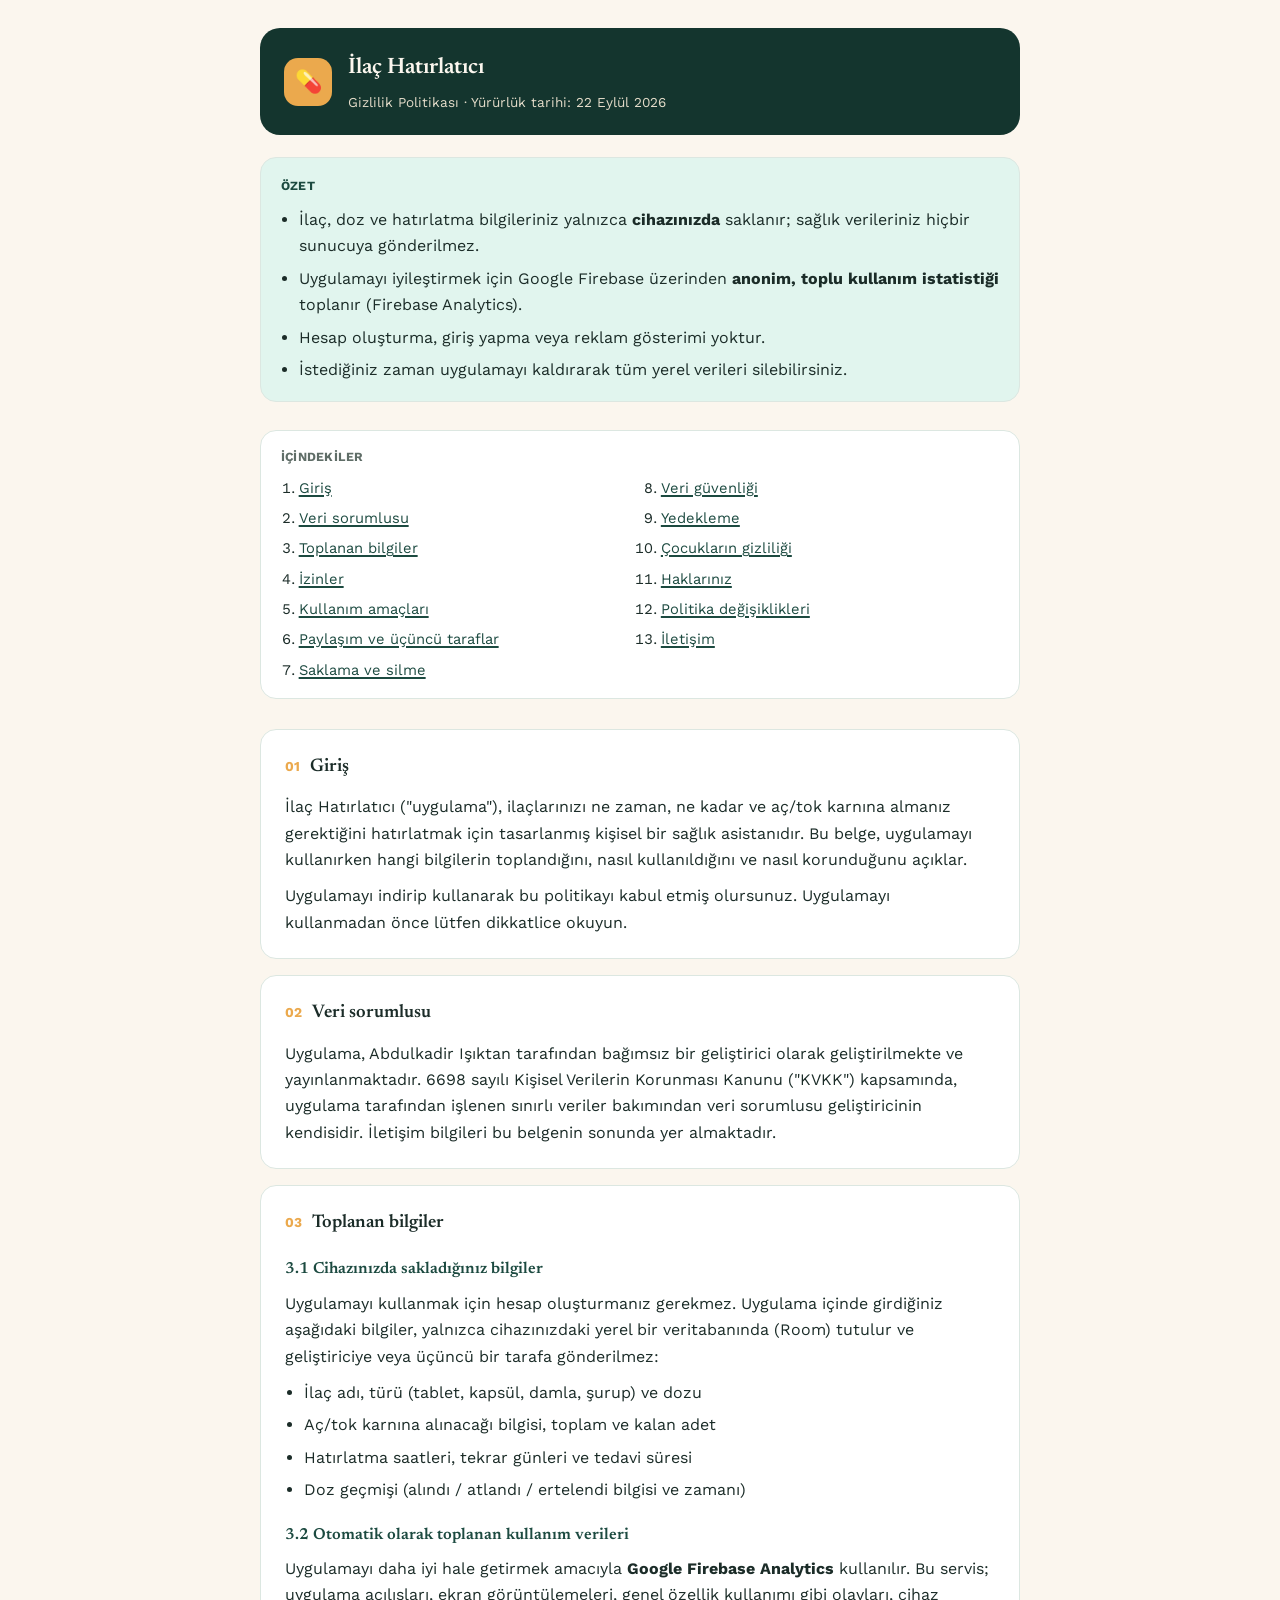
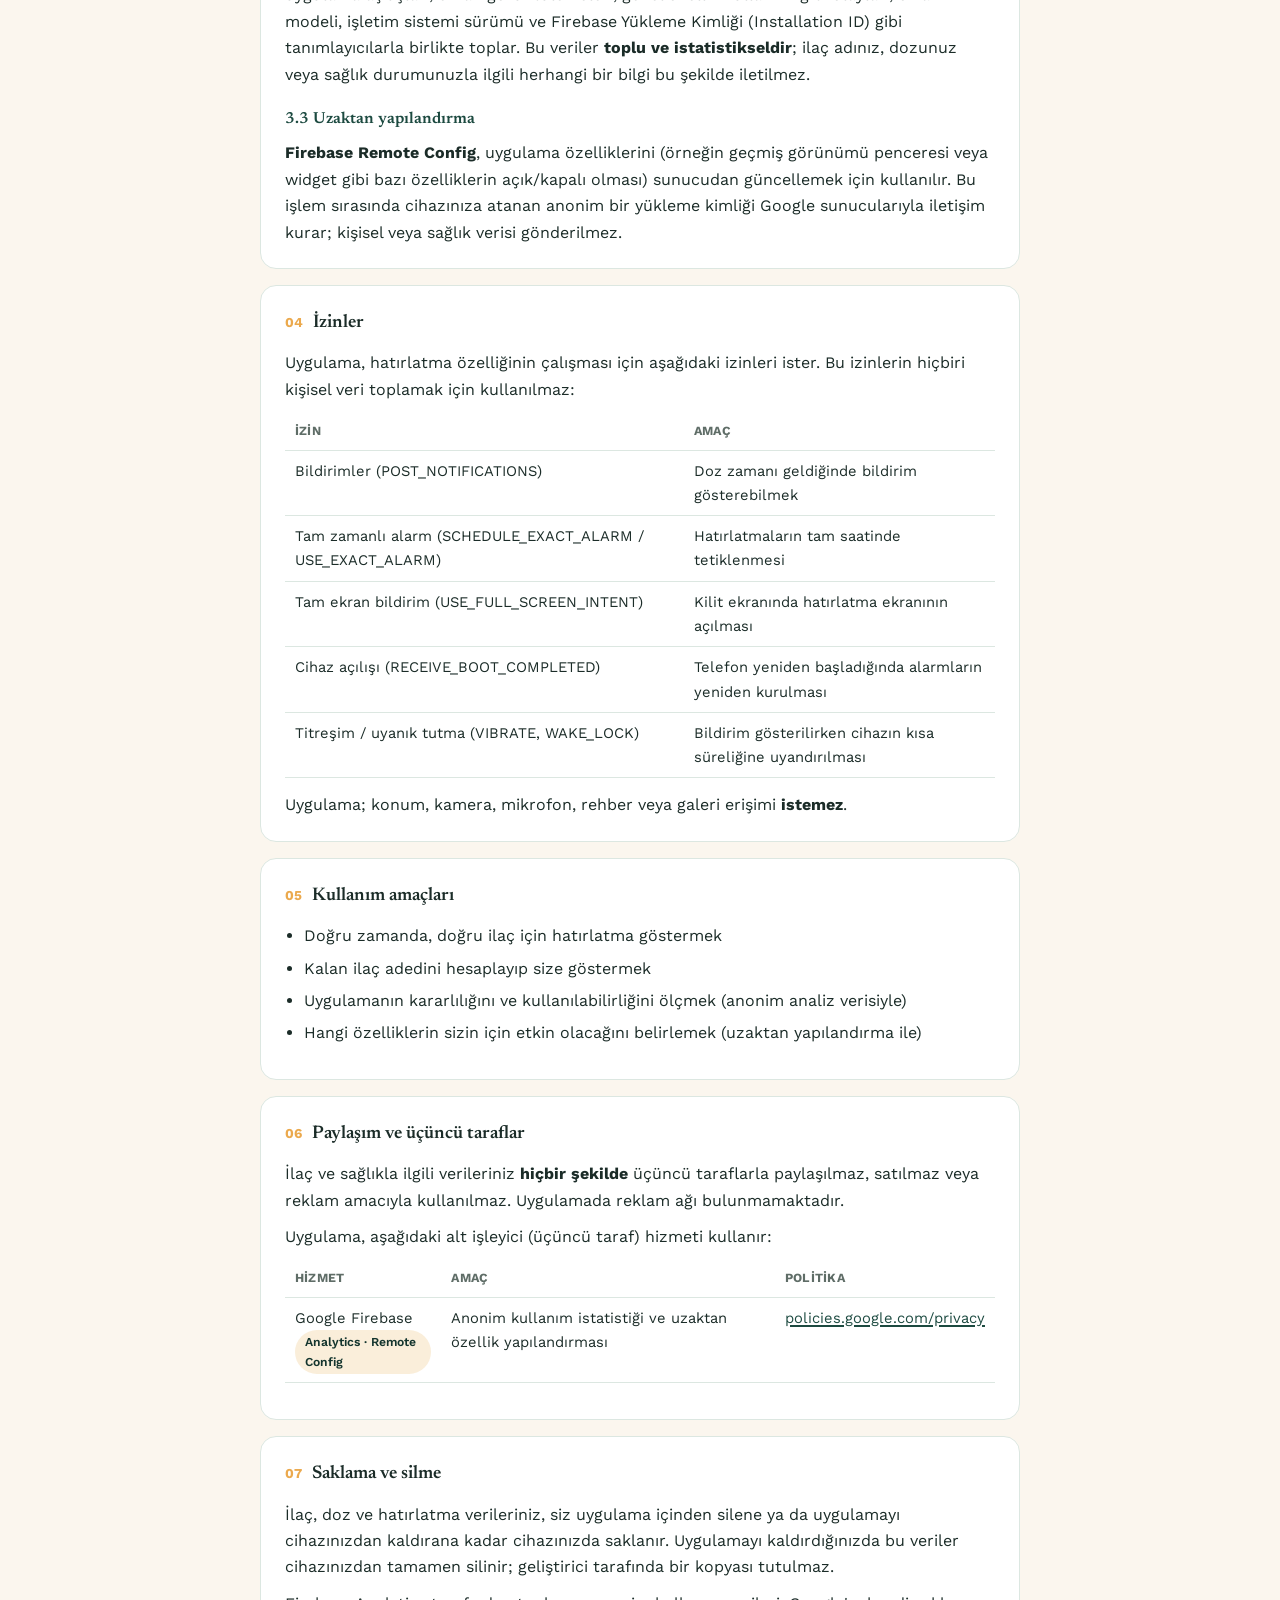
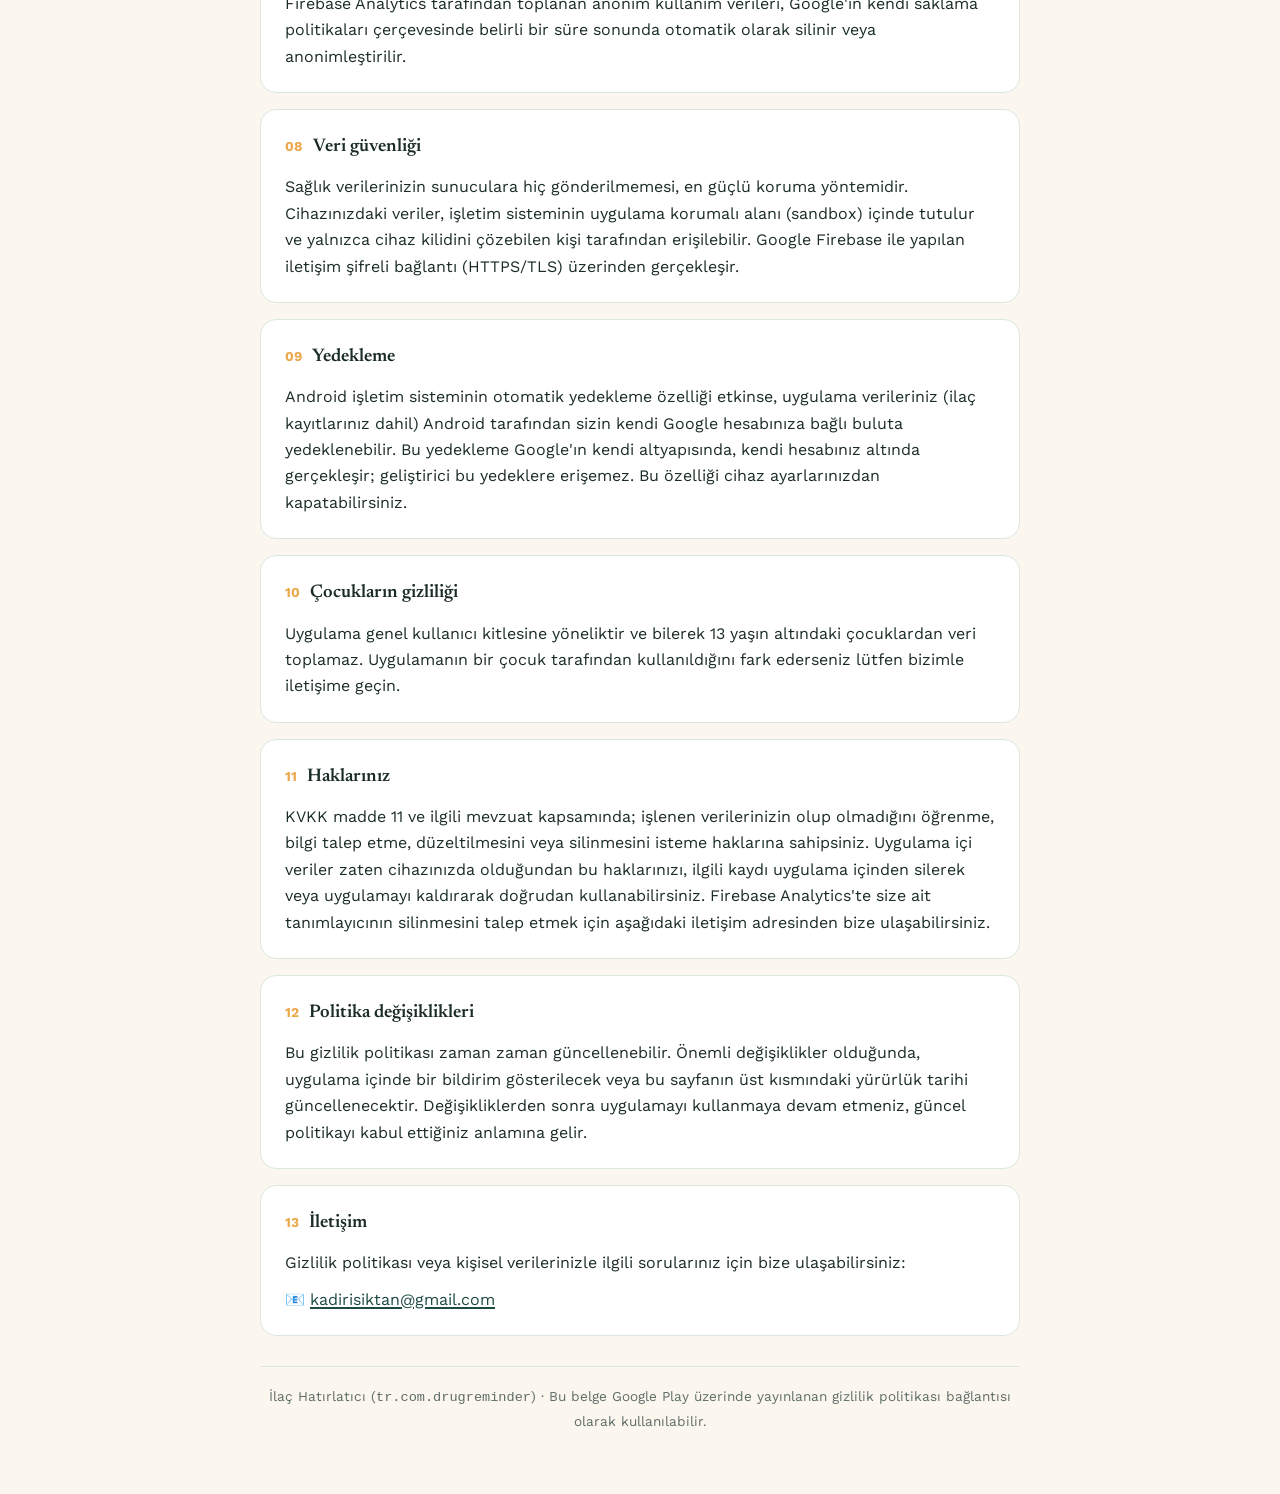
==== index.html @ 81363996 "first commit" ====
<!DOCTYPE html>
<html lang="tr">
<head>
<meta charset="UTF-8">
<meta name="viewport" content="width=device-width, initial-scale=1.0">
<title>İlaç Hatırlatıcı — Gizlilik Politikası</title>
<style>
  :root{
    --teal:#1C4A40;
    --teal-deep:#14352E;
    --teal-soft:#E1F5EE;
    --amber:#EBA94D;
    --amber-soft:#FAEEDA;
    --cream:#FBF6EE;
    --ink:#1B2C28;
    --muted:#5F6D67;
    --line:#DCE7E1;
    --card:#FFFFFF;
    --bg:var(--cream);
  }
  @media (prefers-color-scheme: dark){
    :root{
      --teal:#8FCBBB;
      --teal-deep:#0E211C;
      --teal-soft:#173029;
      --amber:#F0BC70;
      --amber-soft:#2B2013;
      --cream:#12201C;
      --ink:#EAF3EF;
      --muted:#9FB0A9;
      --line:#274038;
      --card:#172622;
      --bg:#0E1815;
    }
  }

  * { box-sizing: border-box; }
  html, body { margin: 0; }
  body{
    background: var(--bg);
    color: var(--ink);
    font-family: "Work Sans", -apple-system, "Segoe UI", sans-serif;
    line-height: 1.65;
    padding-inline: 20px;
    padding-block: 28px 64px;
  }
  h1,h2,h3{
    font-family: "Newsreader", Georgia, serif;
    font-weight: 600;
    color: var(--ink);
  }
  a { color: var(--teal); text-decoration-thickness: 1.5px; text-underline-offset: 2px; }

  .page{
    max-width: 760px;
    margin-inline: auto;
  }

  header.hero{
    display:flex;
    align-items:center;
    gap:16px;
    padding: 22px 24px;
    background: var(--teal-deep);
    border-radius: 20px;
    color: var(--cream);
    margin-bottom: 22px;
  }
  header.hero .mark{
    width:48px; height:48px; border-radius:14px;
    background: var(--amber);
    display:flex; align-items:center; justify-content:center;
    font-size: 22px;
    flex-shrink:0;
  }
  header.hero .titles h1{
    font-size: 1.4rem;
    color: var(--cream);
    margin: 0 0 4px;
  }
  header.hero .titles p{
    margin:0;
    font-size: 0.85rem;
    color: var(--amber-soft);
    opacity: 0.9;
  }

  .summary{
    background: var(--teal-soft);
    border: 1px solid var(--line);
    border-radius: 16px;
    padding: 18px 20px;
    margin-bottom: 28px;
  }
  .summary h2{
    margin: 0 0 10px;
    font-family: "Work Sans", sans-serif;
    font-weight: 700;
    letter-spacing: 0.02em;
    text-transform: uppercase;
    color: var(--teal);
    font-size: 0.78rem;
  }
  .summary ul{ margin:0; padding-left: 1.1em; }
  .summary li{ margin-bottom: 6px; }
  .summary li:last-child{ margin-bottom:0; }

  nav.toc{
    background: var(--card);
    border: 1px solid var(--line);
    border-radius: 16px;
    padding: 16px 20px;
    margin-bottom: 30px;
  }
  nav.toc p{
    margin: 0 0 8px;
    font-size: 0.78rem;
    text-transform: uppercase;
    letter-spacing: 0.02em;
    color: var(--muted);
    font-weight: 700;
  }
  nav.toc ol{
    columns: 2;
    column-gap: 24px;
    margin: 0;
    padding-left: 1.2em;
    font-size: 0.92rem;
  }
  nav.toc li{ break-inside: avoid; margin-bottom: 6px; }
  @media (max-width: 520px){ nav.toc ol{ columns: 1; } }

  section{
    background: var(--card);
    border: 1px solid var(--line);
    border-radius: 16px;
    padding: 22px 24px;
    margin-bottom: 16px;
  }
  section h2{
    font-size: 1.15rem;
    margin: 0 0 12px;
    display:flex; align-items:baseline; gap:10px;
  }
  section h2 .num{
    font-family: "Work Sans", sans-serif;
    font-weight: 700;
    color: var(--amber);
    font-size: 0.85rem;
  }
  section h3{
    font-size: 1rem;
    margin: 18px 0 8px;
    color: var(--teal);
  }
  section p{ margin: 0 0 10px; }
  section p:last-child{ margin-bottom:0; }
  section ul{ margin: 0 0 10px; padding-left: 1.2em; }
  section li{ margin-bottom: 6px; }

  table{
    width:100%;
    border-collapse: collapse;
    margin: 10px 0 14px;
    font-size: 0.92rem;
  }
  th,td{
    text-align:left;
    padding: 8px 10px;
    border-bottom: 1px solid var(--line);
    vertical-align: top;
  }
  th{ color: var(--muted); font-weight:700; font-size:0.78rem; text-transform:uppercase; letter-spacing:0.02em; }

  .tag{
    display:inline-block;
    background: var(--amber-soft);
    color: var(--teal-deep);
    border-radius: 999px;
    padding: 2px 10px;
    font-size: 0.76rem;
    font-weight: 600;
  }

  footer{
    text-align:center;
    color: var(--muted);
    font-size: 0.85rem;
    margin-top: 30px;
    padding-top: 18px;
    border-top: 1px solid var(--line);
  }
  footer a{ font-weight:600; }
</style>
<link rel="preconnect" href="https://fonts.gstatic.com" crossorigin>
<link href="https://fonts.googleapis.com/css2?family=Newsreader:wght@500;600;700&family=Work+Sans:wght@400;500;600;700&display=swap" rel="stylesheet">
</head>
<body>
<div class="page">

  <header class="hero">
    <div class="mark">💊</div>
    <div class="titles">
      <h1>İlaç Hatırlatıcı</h1>
      <p>Gizlilik Politikası · Yürürlük tarihi: 22 Eylül 2026</p>
    </div>
  </header>

  <div class="summary">
    <h2>Özet</h2>
    <ul>
      <li>İlaç, doz ve hatırlatma bilgileriniz yalnızca <strong>cihazınızda</strong> saklanır; sağlık verileriniz hiçbir sunucuya gönderilmez.</li>
      <li>Uygulamayı iyileştirmek için Google Firebase üzerinden <strong>anonim, toplu kullanım istatistiği</strong> toplanır (Firebase Analytics).</li>
      <li>Hesap oluşturma, giriş yapma veya reklam gösterimi yoktur.</li>
      <li>İstediğiniz zaman uygulamayı kaldırarak tüm yerel verileri silebilirsiniz.</li>
    </ul>
  </div>

  <nav class="toc">
    <p>İçindekiler</p>
    <ol>
      <li><a href="#giris">Giriş</a></li>
      <li><a href="#sorumlu">Veri sorumlusu</a></li>
      <li><a href="#toplanan">Toplanan bilgiler</a></li>
      <li><a href="#izinler">İzinler</a></li>
      <li><a href="#amac">Kullanım amaçları</a></li>
      <li><a href="#paylasim">Paylaşım ve üçüncü taraflar</a></li>
      <li><a href="#saklama">Saklama ve silme</a></li>
      <li><a href="#guvenlik">Veri güvenliği</a></li>
      <li><a href="#yedekleme">Yedekleme</a></li>
      <li><a href="#cocuk">Çocukların gizliliği</a></li>
      <li><a href="#haklar">Haklarınız</a></li>
      <li><a href="#degisiklik">Politika değişiklikleri</a></li>
      <li><a href="#iletisim">İletişim</a></li>
    </ol>
  </nav>

  <section id="giris">
    <h2><span class="num">01</span> Giriş</h2>
    <p>İlaç Hatırlatıcı ("uygulama"), ilaçlarınızı ne zaman, ne kadar ve aç/tok karnına almanız gerektiğini hatırlatmak için tasarlanmış kişisel bir sağlık asistanıdır. Bu belge, uygulamayı kullanırken hangi bilgilerin toplandığını, nasıl kullanıldığını ve nasıl korunduğunu açıklar.</p>
    <p>Uygulamayı indirip kullanarak bu politikayı kabul etmiş olursunuz. Uygulamayı kullanmadan önce lütfen dikkatlice okuyun.</p>
  </section>

  <section id="sorumlu">
    <h2><span class="num">02</span> Veri sorumlusu</h2>
    <p>Uygulama, Abdulkadir Işıktan tarafından bağımsız bir geliştirici olarak geliştirilmekte ve yayınlanmaktadır. 6698 sayılı Kişisel Verilerin Korunması Kanunu ("KVKK") kapsamında, uygulama tarafından işlenen sınırlı veriler bakımından veri sorumlusu geliştiricinin kendisidir. İletişim bilgileri bu belgenin sonunda yer almaktadır.</p>
  </section>

  <section id="toplanan">
    <h2><span class="num">03</span> Toplanan bilgiler</h2>

    <h3>3.1 Cihazınızda sakladığınız bilgiler</h3>
    <p>Uygulamayı kullanmak için hesap oluşturmanız gerekmez. Uygulama içinde girdiğiniz aşağıdaki bilgiler, yalnızca cihazınızdaki yerel bir veritabanında (Room) tutulur ve geliştiriciye veya üçüncü bir tarafa gönderilmez:</p>
    <ul>
      <li>İlaç adı, türü (tablet, kapsül, damla, şurup) ve dozu</li>
      <li>Aç/tok karnına alınacağı bilgisi, toplam ve kalan adet</li>
      <li>Hatırlatma saatleri, tekrar günleri ve tedavi süresi</li>
      <li>Doz geçmişi (alındı / atlandı / ertelendi bilgisi ve zamanı)</li>
    </ul>

    <h3>3.2 Otomatik olarak toplanan kullanım verileri</h3>
    <p>Uygulamayı daha iyi hale getirmek amacıyla <strong>Google Firebase Analytics</strong> kullanılır. Bu servis; uygulama açılışları, ekran görüntülemeleri, genel özellik kullanımı gibi olayları, cihaz modeli, işletim sistemi sürümü ve Firebase Yükleme Kimliği (Installation ID) gibi tanımlayıcılarla birlikte toplar. Bu veriler <strong>toplu ve istatistikseldir</strong>; ilaç adınız, dozunuz veya sağlık durumunuzla ilgili herhangi bir bilgi bu şekilde iletilmez.</p>

    <h3>3.3 Uzaktan yapılandırma</h3>
    <p><strong>Firebase Remote Config</strong>, uygulama özelliklerini (örneğin geçmiş görünümü penceresi veya widget gibi bazı özelliklerin açık/kapalı olması) sunucudan güncellemek için kullanılır. Bu işlem sırasında cihazınıza atanan anonim bir yükleme kimliği Google sunucularıyla iletişim kurar; kişisel veya sağlık verisi gönderilmez.</p>
  </section>

  <section id="izinler">
    <h2><span class="num">04</span> İzinler</h2>
    <p>Uygulama, hatırlatma özelliğinin çalışması için aşağıdaki izinleri ister. Bu izinlerin hiçbiri kişisel veri toplamak için kullanılmaz:</p>
    <table>
      <tr><th>İzin</th><th>Amaç</th></tr>
      <tr><td>Bildirimler (POST_NOTIFICATIONS)</td><td>Doz zamanı geldiğinde bildirim gösterebilmek</td></tr>
      <tr><td>Tam zamanlı alarm (SCHEDULE_EXACT_ALARM / USE_EXACT_ALARM)</td><td>Hatırlatmaların tam saatinde tetiklenmesi</td></tr>
      <tr><td>Tam ekran bildirim (USE_FULL_SCREEN_INTENT)</td><td>Kilit ekranında hatırlatma ekranının açılması</td></tr>
      <tr><td>Cihaz açılışı (RECEIVE_BOOT_COMPLETED)</td><td>Telefon yeniden başladığında alarmların yeniden kurulması</td></tr>
      <tr><td>Titreşim / uyanık tutma (VIBRATE, WAKE_LOCK)</td><td>Bildirim gösterilirken cihazın kısa süreliğine uyandırılması</td></tr>
    </table>
    <p>Uygulama; konum, kamera, mikrofon, rehber veya galeri erişimi <strong>istemez</strong>.</p>
  </section>

  <section id="amac">
    <h2><span class="num">05</span> Kullanım amaçları</h2>
    <ul>
      <li>Doğru zamanda, doğru ilaç için hatırlatma göstermek</li>
      <li>Kalan ilaç adedini hesaplayıp size göstermek</li>
      <li>Uygulamanın kararlılığını ve kullanılabilirliğini ölçmek (anonim analiz verisiyle)</li>
      <li>Hangi özelliklerin sizin için etkin olacağını belirlemek (uzaktan yapılandırma ile)</li>
    </ul>
  </section>

  <section id="paylasim">
    <h2><span class="num">06</span> Paylaşım ve üçüncü taraflar</h2>
    <p>İlaç ve sağlıkla ilgili verileriniz <strong>hiçbir şekilde</strong> üçüncü taraflarla paylaşılmaz, satılmaz veya reklam amacıyla kullanılmaz. Uygulamada reklam ağı bulunmamaktadır.</p>
    <p>Uygulama, aşağıdaki alt işleyici (üçüncü taraf) hizmeti kullanır:</p>
    <table>
      <tr><th>Hizmet</th><th>Amaç</th><th>Politika</th></tr>
      <tr>
        <td>Google Firebase<br><span class="tag">Analytics · Remote Config</span></td>
        <td>Anonim kullanım istatistiği ve uzaktan özellik yapılandırması</td>
        <td><a href="https://policies.google.com/privacy" target="_blank" rel="noopener">policies.google.com/privacy</a></td>
      </tr>
    </table>
  </section>

  <section id="saklama">
    <h2><span class="num">07</span> Saklama ve silme</h2>
    <p>İlaç, doz ve hatırlatma verileriniz, siz uygulama içinden silene ya da uygulamayı cihazınızdan kaldırana kadar cihazınızda saklanır. Uygulamayı kaldırdığınızda bu veriler cihazınızdan tamamen silinir; geliştirici tarafında bir kopyası tutulmaz.</p>
    <p>Firebase Analytics tarafından toplanan anonim kullanım verileri, Google'ın kendi saklama politikaları çerçevesinde belirli bir süre sonunda otomatik olarak silinir veya anonimleştirilir.</p>
  </section>

  <section id="guvenlik">
    <h2><span class="num">08</span> Veri güvenliği</h2>
    <p>Sağlık verilerinizin sunuculara hiç gönderilmemesi, en güçlü koruma yöntemidir. Cihazınızdaki veriler, işletim sisteminin uygulama korumalı alanı (sandbox) içinde tutulur ve yalnızca cihaz kilidini çözebilen kişi tarafından erişilebilir. Google Firebase ile yapılan iletişim şifreli bağlantı (HTTPS/TLS) üzerinden gerçekleşir.</p>
  </section>

  <section id="yedekleme">
    <h2><span class="num">09</span> Yedekleme</h2>
    <p>Android işletim sisteminin otomatik yedekleme özelliği etkinse, uygulama verileriniz (ilaç kayıtlarınız dahil) Android tarafından sizin kendi Google hesabınıza bağlı buluta yedeklenebilir. Bu yedekleme Google'ın kendi altyapısında, kendi hesabınız altında gerçekleşir; geliştirici bu yedeklere erişemez. Bu özelliği cihaz ayarlarınızdan kapatabilirsiniz.</p>
  </section>

  <section id="cocuk">
    <h2><span class="num">10</span> Çocukların gizliliği</h2>
    <p>Uygulama genel kullanıcı kitlesine yöneliktir ve bilerek 13 yaşın altındaki çocuklardan veri toplamaz. Uygulamanın bir çocuk tarafından kullanıldığını fark ederseniz lütfen bizimle iletişime geçin.</p>
  </section>

  <section id="haklar">
    <h2><span class="num">11</span> Haklarınız</h2>
    <p>KVKK madde 11 ve ilgili mevzuat kapsamında; işlenen verilerinizin olup olmadığını öğrenme, bilgi talep etme, düzeltilmesini veya silinmesini isteme haklarına sahipsiniz. Uygulama içi veriler zaten cihazınızda olduğundan bu haklarınızı, ilgili kaydı uygulama içinden silerek veya uygulamayı kaldırarak doğrudan kullanabilirsiniz. Firebase Analytics'te size ait tanımlayıcının silinmesini talep etmek için aşağıdaki iletişim adresinden bize ulaşabilirsiniz.</p>
  </section>

  <section id="degisiklik">
    <h2><span class="num">12</span> Politika değişiklikleri</h2>
    <p>Bu gizlilik politikası zaman zaman güncellenebilir. Önemli değişiklikler olduğunda, uygulama içinde bir bildirim gösterilecek veya bu sayfanın üst kısmındaki yürürlük tarihi güncellenecektir. Değişikliklerden sonra uygulamayı kullanmaya devam etmeniz, güncel politikayı kabul ettiğiniz anlamına gelir.</p>
  </section>

  <section id="iletisim">
    <h2><span class="num">13</span> İletişim</h2>
    <p>Gizlilik politikası veya kişisel verilerinizle ilgili sorularınız için bize ulaşabilirsiniz:</p>
    <p>📧 <a href="mailto:kadirisiktan@gmail.com">kadirisiktan@gmail.com</a></p>
  </section>

  <footer>
    İlaç Hatırlatıcı (<code>tr.com.drugreminder</code>) · Bu belge Google Play üzerinde yayınlanan gizlilik politikası bağlantısı olarak kullanılabilir.
  </footer>

</div>
</body>
</html>
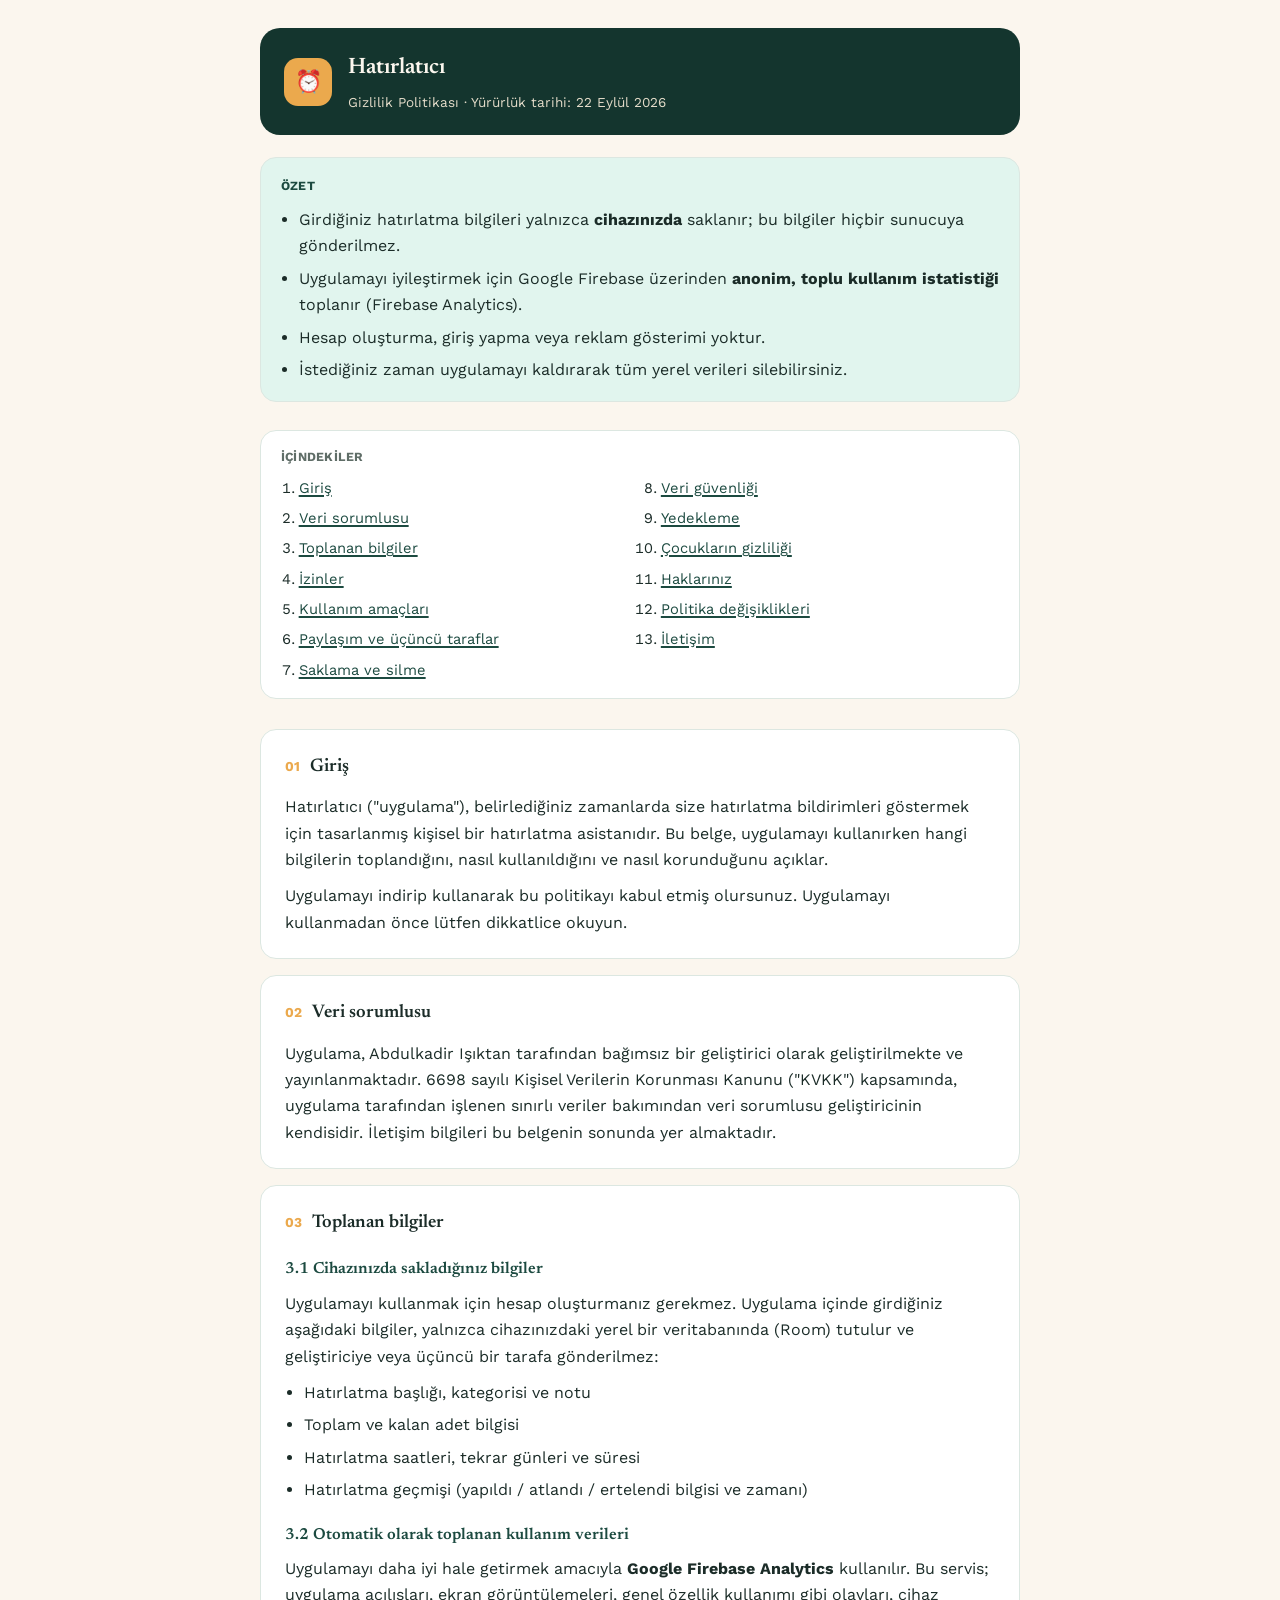
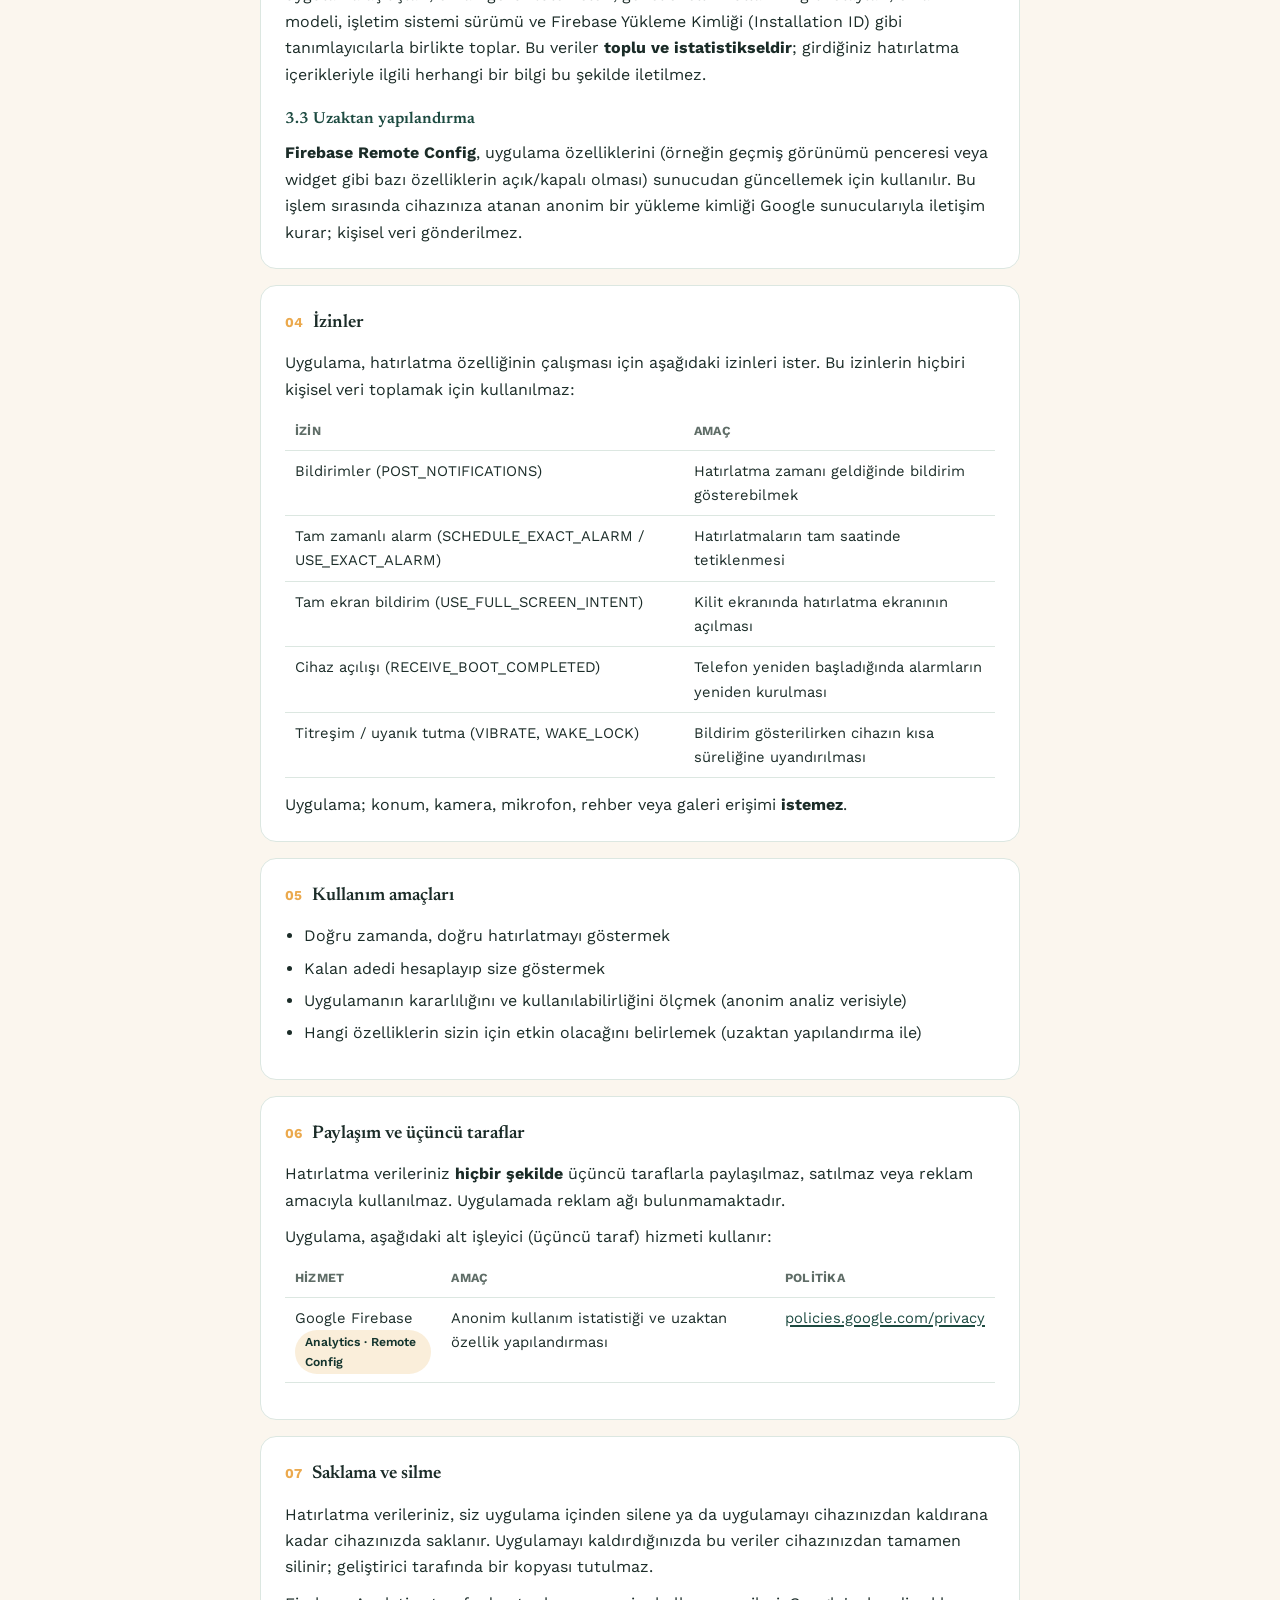
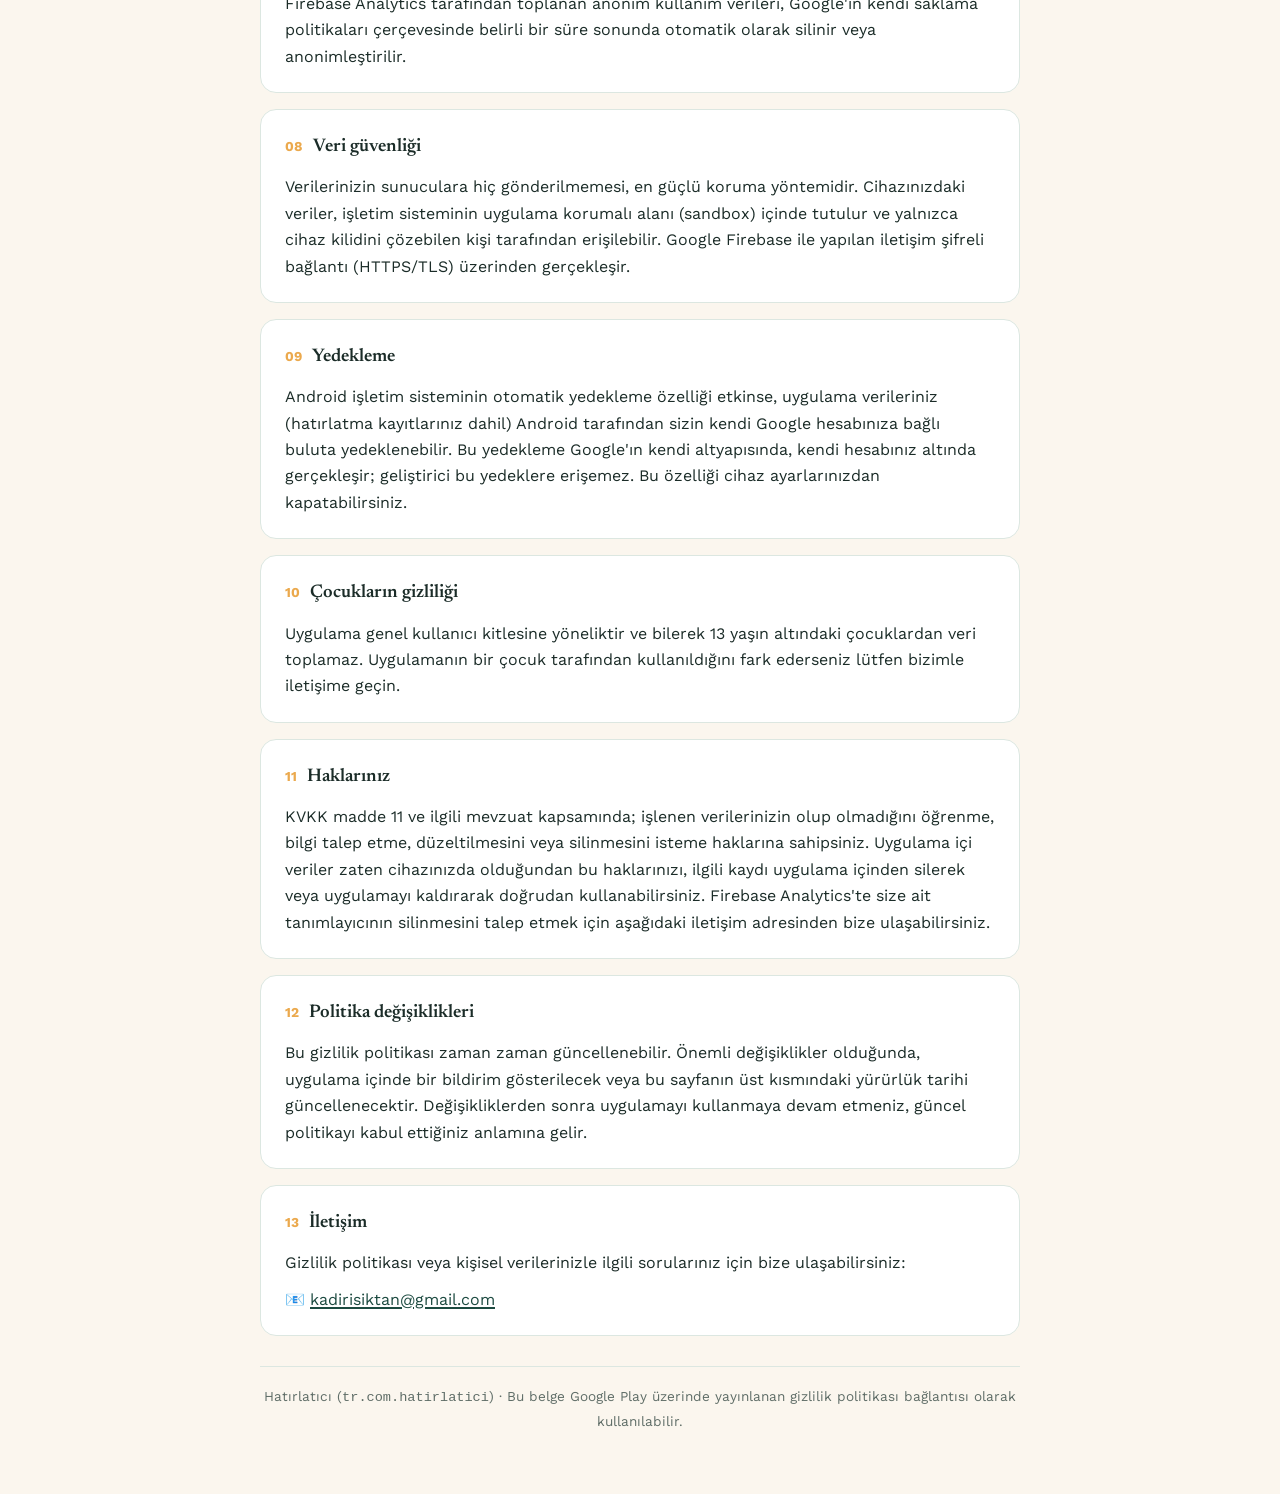
==== commit 4dbd53c2: "Rebrand privacy policy from pill reminder to generic reminder app Removes medication/dose/health-spe" ====
--- a/index.html
+++ b/index.html
@@ -3,7 +3,7 @@
 <head>
 <meta charset="UTF-8">
 <meta name="viewport" content="width=device-width, initial-scale=1.0">
-<title>İlaç Hatırlatıcı — Gizlilik Politikası</title>
+<title>Hatırlatıcı — Gizlilik Politikası</title>
 <style>
   :root{
     --teal:#1C4A40;
@@ -199,9 +199,9 @@
 <div class="page">
 
   <header class="hero">
-    <div class="mark">💊</div>
+    <div class="mark">⏰</div>
     <div class="titles">
-      <h1>İlaç Hatırlatıcı</h1>
+      <h1>Hatırlatıcı</h1>
       <p>Gizlilik Politikası · Yürürlük tarihi: 22 Eylül 2026</p>
     </div>
   </header>
@@ -209,7 +209,7 @@
   <div class="summary">
     <h2>Özet</h2>
     <ul>
-      <li>İlaç, doz ve hatırlatma bilgileriniz yalnızca <strong>cihazınızda</strong> saklanır; sağlık verileriniz hiçbir sunucuya gönderilmez.</li>
+      <li>Girdiğiniz hatırlatma bilgileri yalnızca <strong>cihazınızda</strong> saklanır; bu bilgiler hiçbir sunucuya gönderilmez.</li>
       <li>Uygulamayı iyileştirmek için Google Firebase üzerinden <strong>anonim, toplu kullanım istatistiği</strong> toplanır (Firebase Analytics).</li>
       <li>Hesap oluşturma, giriş yapma veya reklam gösterimi yoktur.</li>
       <li>İstediğiniz zaman uygulamayı kaldırarak tüm yerel verileri silebilirsiniz.</li>
@@ -237,7 +237,7 @@
 
   <section id="giris">
     <h2><span class="num">01</span> Giriş</h2>
-    <p>İlaç Hatırlatıcı ("uygulama"), ilaçlarınızı ne zaman, ne kadar ve aç/tok karnına almanız gerektiğini hatırlatmak için tasarlanmış kişisel bir sağlık asistanıdır. Bu belge, uygulamayı kullanırken hangi bilgilerin toplandığını, nasıl kullanıldığını ve nasıl korunduğunu açıklar.</p>
+    <p>Hatırlatıcı ("uygulama"), belirlediğiniz zamanlarda size hatırlatma bildirimleri göstermek için tasarlanmış kişisel bir hatırlatma asistanıdır. Bu belge, uygulamayı kullanırken hangi bilgilerin toplandığını, nasıl kullanıldığını ve nasıl korunduğunu açıklar.</p>
     <p>Uygulamayı indirip kullanarak bu politikayı kabul etmiş olursunuz. Uygulamayı kullanmadan önce lütfen dikkatlice okuyun.</p>
   </section>
 
@@ -252,17 +252,17 @@
     <h3>3.1 Cihazınızda sakladığınız bilgiler</h3>
     <p>Uygulamayı kullanmak için hesap oluşturmanız gerekmez. Uygulama içinde girdiğiniz aşağıdaki bilgiler, yalnızca cihazınızdaki yerel bir veritabanında (Room) tutulur ve geliştiriciye veya üçüncü bir tarafa gönderilmez:</p>
     <ul>
-      <li>İlaç adı, türü (tablet, kapsül, damla, şurup) ve dozu</li>
-      <li>Aç/tok karnına alınacağı bilgisi, toplam ve kalan adet</li>
-      <li>Hatırlatma saatleri, tekrar günleri ve tedavi süresi</li>
-      <li>Doz geçmişi (alındı / atlandı / ertelendi bilgisi ve zamanı)</li>
+      <li>Hatırlatma başlığı, kategorisi ve notu</li>
+      <li>Toplam ve kalan adet bilgisi</li>
+      <li>Hatırlatma saatleri, tekrar günleri ve süresi</li>
+      <li>Hatırlatma geçmişi (yapıldı / atlandı / ertelendi bilgisi ve zamanı)</li>
     </ul>
 
     <h3>3.2 Otomatik olarak toplanan kullanım verileri</h3>
-    <p>Uygulamayı daha iyi hale getirmek amacıyla <strong>Google Firebase Analytics</strong> kullanılır. Bu servis; uygulama açılışları, ekran görüntülemeleri, genel özellik kullanımı gibi olayları, cihaz modeli, işletim sistemi sürümü ve Firebase Yükleme Kimliği (Installation ID) gibi tanımlayıcılarla birlikte toplar. Bu veriler <strong>toplu ve istatistikseldir</strong>; ilaç adınız, dozunuz veya sağlık durumunuzla ilgili herhangi bir bilgi bu şekilde iletilmez.</p>
+    <p>Uygulamayı daha iyi hale getirmek amacıyla <strong>Google Firebase Analytics</strong> kullanılır. Bu servis; uygulama açılışları, ekran görüntülemeleri, genel özellik kullanımı gibi olayları, cihaz modeli, işletim sistemi sürümü ve Firebase Yükleme Kimliği (Installation ID) gibi tanımlayıcılarla birlikte toplar. Bu veriler <strong>toplu ve istatistikseldir</strong>; girdiğiniz hatırlatma içerikleriyle ilgili herhangi bir bilgi bu şekilde iletilmez.</p>
 
     <h3>3.3 Uzaktan yapılandırma</h3>
-    <p><strong>Firebase Remote Config</strong>, uygulama özelliklerini (örneğin geçmiş görünümü penceresi veya widget gibi bazı özelliklerin açık/kapalı olması) sunucudan güncellemek için kullanılır. Bu işlem sırasında cihazınıza atanan anonim bir yükleme kimliği Google sunucularıyla iletişim kurar; kişisel veya sağlık verisi gönderilmez.</p>
+    <p><strong>Firebase Remote Config</strong>, uygulama özelliklerini (örneğin geçmiş görünümü penceresi veya widget gibi bazı özelliklerin açık/kapalı olması) sunucudan güncellemek için kullanılır. Bu işlem sırasında cihazınıza atanan anonim bir yükleme kimliği Google sunucularıyla iletişim kurar; kişisel veri gönderilmez.</p>
   </section>
 
   <section id="izinler">
@@ -270,7 +270,7 @@
     <p>Uygulama, hatırlatma özelliğinin çalışması için aşağıdaki izinleri ister. Bu izinlerin hiçbiri kişisel veri toplamak için kullanılmaz:</p>
     <table>
       <tr><th>İzin</th><th>Amaç</th></tr>
-      <tr><td>Bildirimler (POST_NOTIFICATIONS)</td><td>Doz zamanı geldiğinde bildirim gösterebilmek</td></tr>
+      <tr><td>Bildirimler (POST_NOTIFICATIONS)</td><td>Hatırlatma zamanı geldiğinde bildirim gösterebilmek</td></tr>
       <tr><td>Tam zamanlı alarm (SCHEDULE_EXACT_ALARM / USE_EXACT_ALARM)</td><td>Hatırlatmaların tam saatinde tetiklenmesi</td></tr>
       <tr><td>Tam ekran bildirim (USE_FULL_SCREEN_INTENT)</td><td>Kilit ekranında hatırlatma ekranının açılması</td></tr>
       <tr><td>Cihaz açılışı (RECEIVE_BOOT_COMPLETED)</td><td>Telefon yeniden başladığında alarmların yeniden kurulması</td></tr>
@@ -282,8 +282,8 @@
   <section id="amac">
     <h2><span class="num">05</span> Kullanım amaçları</h2>
     <ul>
-      <li>Doğru zamanda, doğru ilaç için hatırlatma göstermek</li>
-      <li>Kalan ilaç adedini hesaplayıp size göstermek</li>
+      <li>Doğru zamanda, doğru hatırlatmayı göstermek</li>
+      <li>Kalan adedi hesaplayıp size göstermek</li>
       <li>Uygulamanın kararlılığını ve kullanılabilirliğini ölçmek (anonim analiz verisiyle)</li>
       <li>Hangi özelliklerin sizin için etkin olacağını belirlemek (uzaktan yapılandırma ile)</li>
     </ul>
@@ -291,7 +291,7 @@
 
   <section id="paylasim">
     <h2><span class="num">06</span> Paylaşım ve üçüncü taraflar</h2>
-    <p>İlaç ve sağlıkla ilgili verileriniz <strong>hiçbir şekilde</strong> üçüncü taraflarla paylaşılmaz, satılmaz veya reklam amacıyla kullanılmaz. Uygulamada reklam ağı bulunmamaktadır.</p>
+    <p>Hatırlatma verileriniz <strong>hiçbir şekilde</strong> üçüncü taraflarla paylaşılmaz, satılmaz veya reklam amacıyla kullanılmaz. Uygulamada reklam ağı bulunmamaktadır.</p>
     <p>Uygulama, aşağıdaki alt işleyici (üçüncü taraf) hizmeti kullanır:</p>
     <table>
       <tr><th>Hizmet</th><th>Amaç</th><th>Politika</th></tr>
@@ -305,18 +305,18 @@
 
   <section id="saklama">
     <h2><span class="num">07</span> Saklama ve silme</h2>
-    <p>İlaç, doz ve hatırlatma verileriniz, siz uygulama içinden silene ya da uygulamayı cihazınızdan kaldırana kadar cihazınızda saklanır. Uygulamayı kaldırdığınızda bu veriler cihazınızdan tamamen silinir; geliştirici tarafında bir kopyası tutulmaz.</p>
+    <p>Hatırlatma verileriniz, siz uygulama içinden silene ya da uygulamayı cihazınızdan kaldırana kadar cihazınızda saklanır. Uygulamayı kaldırdığınızda bu veriler cihazınızdan tamamen silinir; geliştirici tarafında bir kopyası tutulmaz.</p>
     <p>Firebase Analytics tarafından toplanan anonim kullanım verileri, Google'ın kendi saklama politikaları çerçevesinde belirli bir süre sonunda otomatik olarak silinir veya anonimleştirilir.</p>
   </section>
 
   <section id="guvenlik">
     <h2><span class="num">08</span> Veri güvenliği</h2>
-    <p>Sağlık verilerinizin sunuculara hiç gönderilmemesi, en güçlü koruma yöntemidir. Cihazınızdaki veriler, işletim sisteminin uygulama korumalı alanı (sandbox) içinde tutulur ve yalnızca cihaz kilidini çözebilen kişi tarafından erişilebilir. Google Firebase ile yapılan iletişim şifreli bağlantı (HTTPS/TLS) üzerinden gerçekleşir.</p>
+    <p>Verilerinizin sunuculara hiç gönderilmemesi, en güçlü koruma yöntemidir. Cihazınızdaki veriler, işletim sisteminin uygulama korumalı alanı (sandbox) içinde tutulur ve yalnızca cihaz kilidini çözebilen kişi tarafından erişilebilir. Google Firebase ile yapılan iletişim şifreli bağlantı (HTTPS/TLS) üzerinden gerçekleşir.</p>
   </section>
 
   <section id="yedekleme">
     <h2><span class="num">09</span> Yedekleme</h2>
-    <p>Android işletim sisteminin otomatik yedekleme özelliği etkinse, uygulama verileriniz (ilaç kayıtlarınız dahil) Android tarafından sizin kendi Google hesabınıza bağlı buluta yedeklenebilir. Bu yedekleme Google'ın kendi altyapısında, kendi hesabınız altında gerçekleşir; geliştirici bu yedeklere erişemez. Bu özelliği cihaz ayarlarınızdan kapatabilirsiniz.</p>
+    <p>Android işletim sisteminin otomatik yedekleme özelliği etkinse, uygulama verileriniz (hatırlatma kayıtlarınız dahil) Android tarafından sizin kendi Google hesabınıza bağlı buluta yedeklenebilir. Bu yedekleme Google'ın kendi altyapısında, kendi hesabınız altında gerçekleşir; geliştirici bu yedeklere erişemez. Bu özelliği cihaz ayarlarınızdan kapatabilirsiniz.</p>
   </section>
 
   <section id="cocuk">
@@ -341,7 +341,7 @@
   </section>
 
   <footer>
-    İlaç Hatırlatıcı (<code>tr.com.drugreminder</code>) · Bu belge Google Play üzerinde yayınlanan gizlilik politikası bağlantısı olarak kullanılabilir.
+    Hatırlatıcı (<code>tr.com.hatirlatici</code>) · Bu belge Google Play üzerinde yayınlanan gizlilik politikası bağlantısı olarak kullanılabilir.
   </footer>
 
 </div>
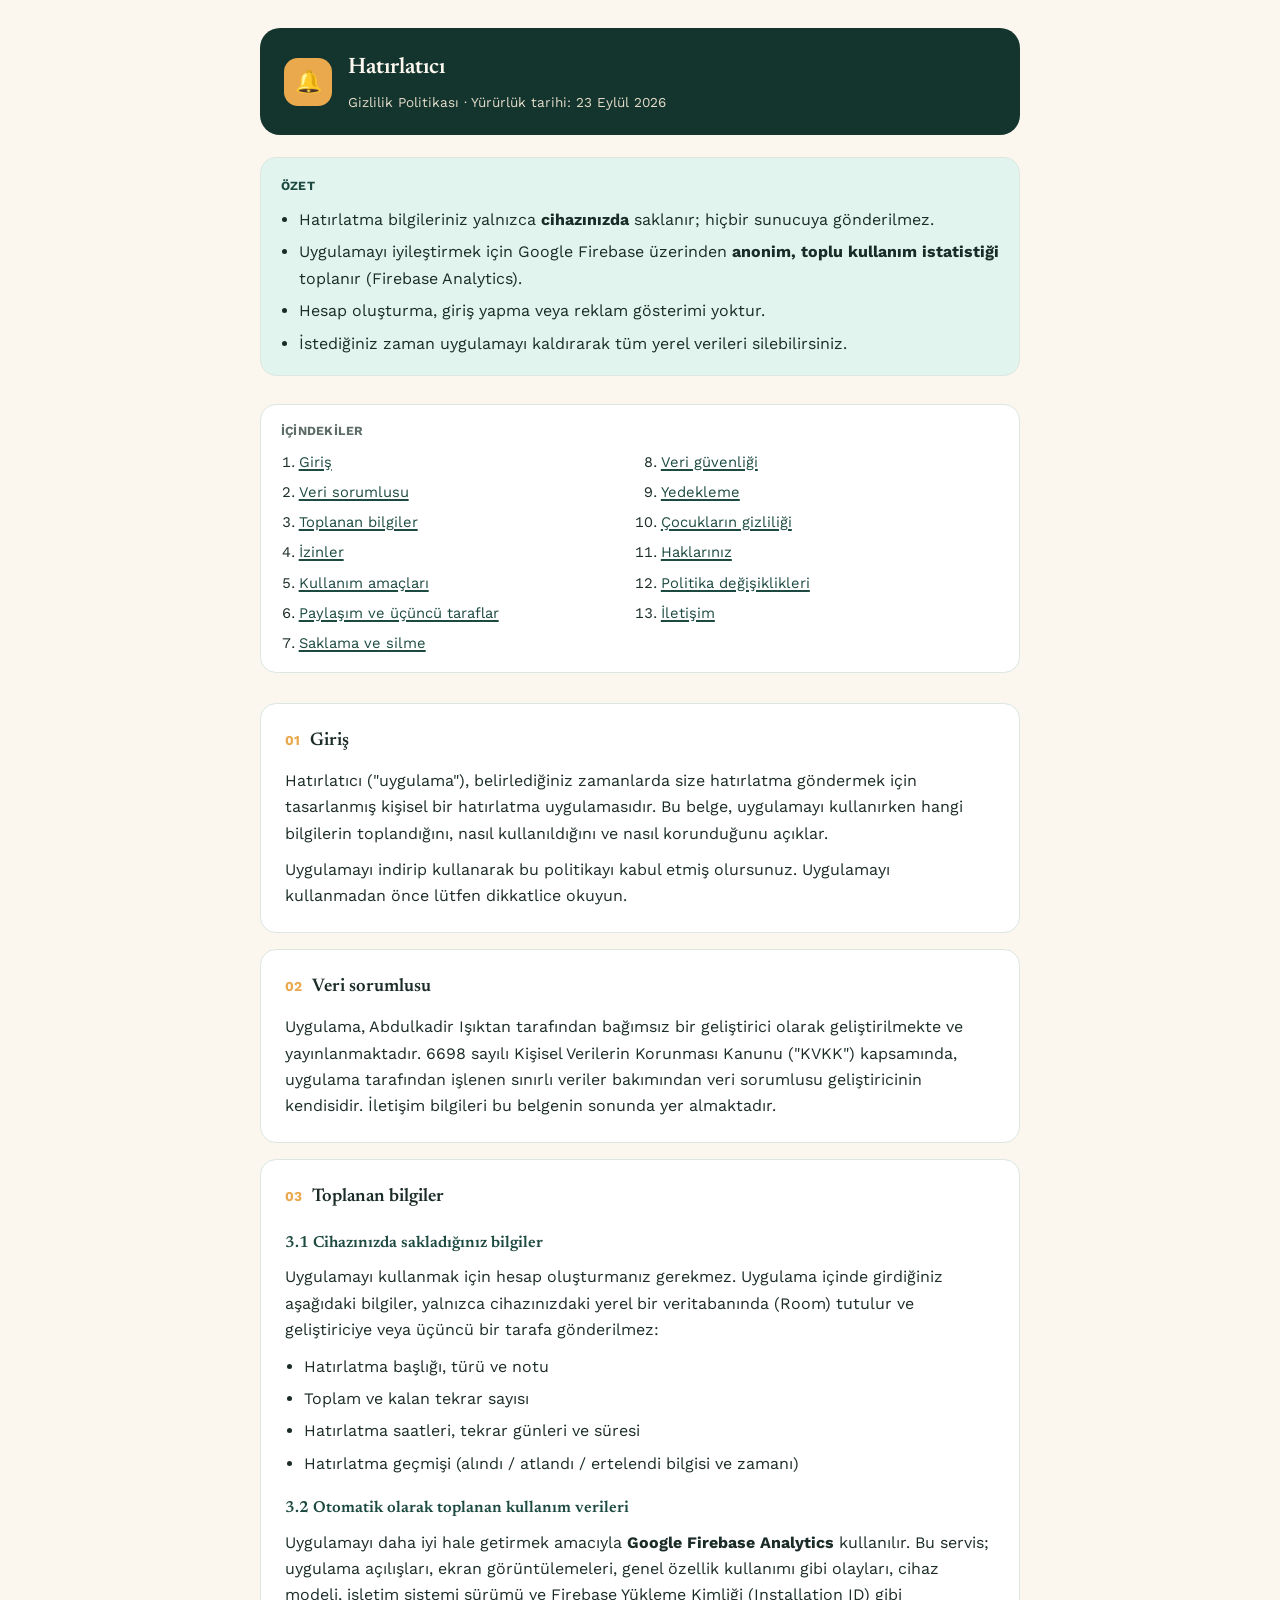
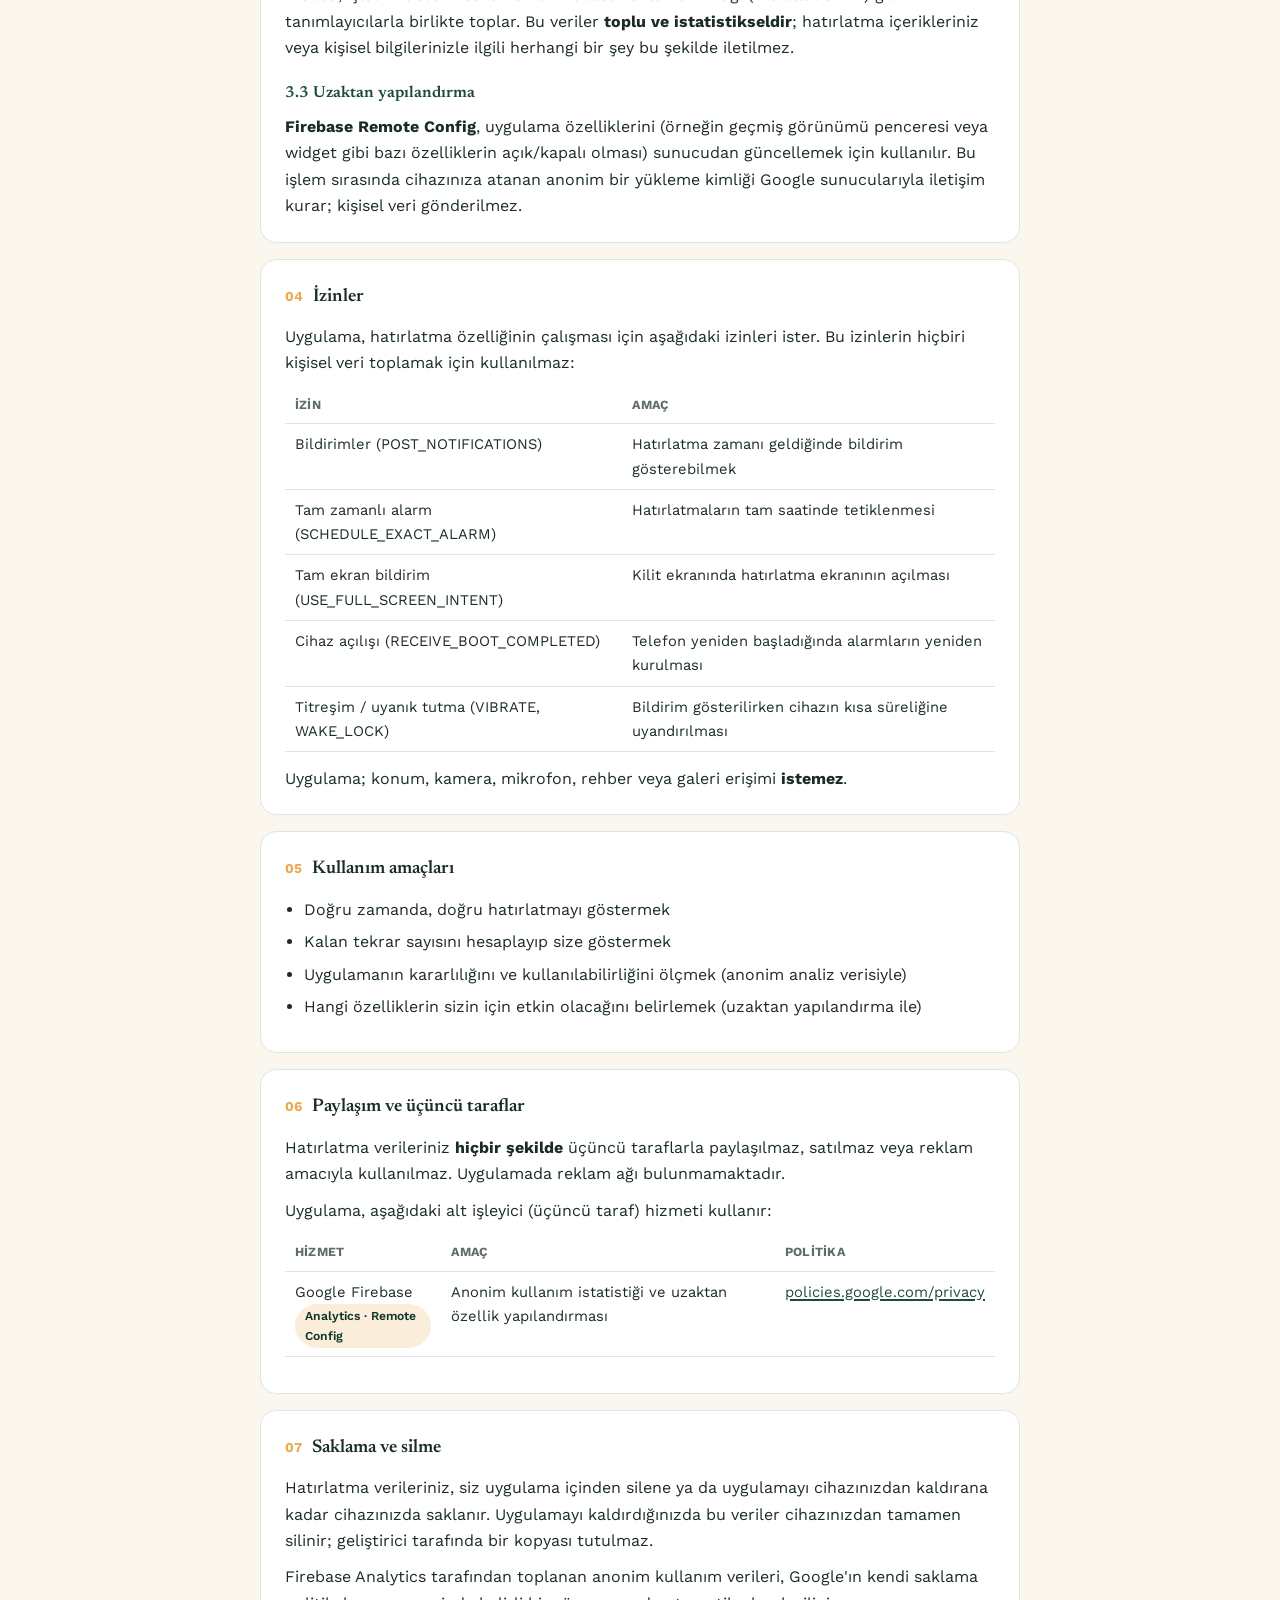
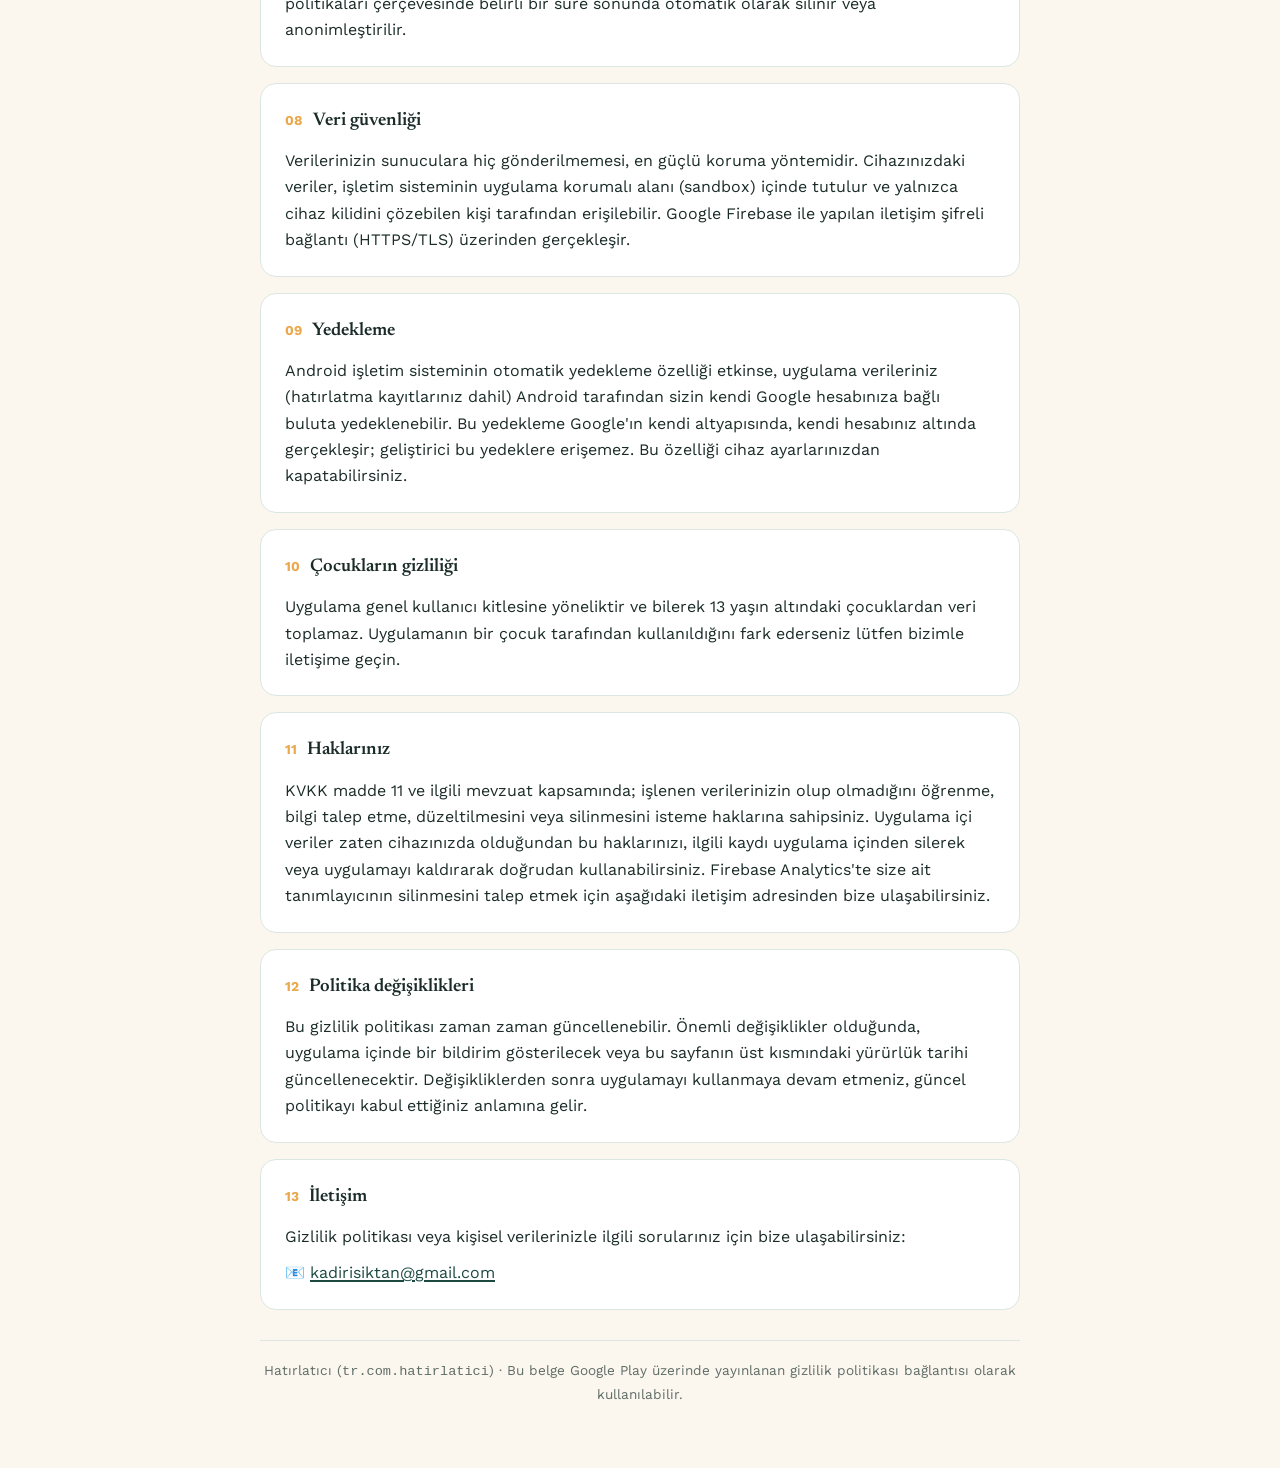
==== commit 59045e5f: "change index.html" ====
--- a/index.html
+++ b/index.html
@@ -199,17 +199,17 @@
 <div class="page">
 
   <header class="hero">
-    <div class="mark">⏰</div>
+    <div class="mark">🔔</div>
     <div class="titles">
       <h1>Hatırlatıcı</h1>
-      <p>Gizlilik Politikası · Yürürlük tarihi: 22 Eylül 2026</p>
+      <p>Gizlilik Politikası · Yürürlük tarihi: 23 Eylül 2026</p>
     </div>
   </header>
 
   <div class="summary">
     <h2>Özet</h2>
     <ul>
-      <li>Girdiğiniz hatırlatma bilgileri yalnızca <strong>cihazınızda</strong> saklanır; bu bilgiler hiçbir sunucuya gönderilmez.</li>
+      <li>Hatırlatma bilgileriniz yalnızca <strong>cihazınızda</strong> saklanır; hiçbir sunucuya gönderilmez.</li>
       <li>Uygulamayı iyileştirmek için Google Firebase üzerinden <strong>anonim, toplu kullanım istatistiği</strong> toplanır (Firebase Analytics).</li>
       <li>Hesap oluşturma, giriş yapma veya reklam gösterimi yoktur.</li>
       <li>İstediğiniz zaman uygulamayı kaldırarak tüm yerel verileri silebilirsiniz.</li>
@@ -237,7 +237,7 @@
 
   <section id="giris">
     <h2><span class="num">01</span> Giriş</h2>
-    <p>Hatırlatıcı ("uygulama"), belirlediğiniz zamanlarda size hatırlatma bildirimleri göstermek için tasarlanmış kişisel bir hatırlatma asistanıdır. Bu belge, uygulamayı kullanırken hangi bilgilerin toplandığını, nasıl kullanıldığını ve nasıl korunduğunu açıklar.</p>
+    <p>Hatırlatıcı ("uygulama"), belirlediğiniz zamanlarda size hatırlatma göndermek için tasarlanmış kişisel bir hatırlatma uygulamasıdır. Bu belge, uygulamayı kullanırken hangi bilgilerin toplandığını, nasıl kullanıldığını ve nasıl korunduğunu açıklar.</p>
     <p>Uygulamayı indirip kullanarak bu politikayı kabul etmiş olursunuz. Uygulamayı kullanmadan önce lütfen dikkatlice okuyun.</p>
   </section>
 
@@ -252,14 +252,14 @@
     <h3>3.1 Cihazınızda sakladığınız bilgiler</h3>
     <p>Uygulamayı kullanmak için hesap oluşturmanız gerekmez. Uygulama içinde girdiğiniz aşağıdaki bilgiler, yalnızca cihazınızdaki yerel bir veritabanında (Room) tutulur ve geliştiriciye veya üçüncü bir tarafa gönderilmez:</p>
     <ul>
-      <li>Hatırlatma başlığı, kategorisi ve notu</li>
-      <li>Toplam ve kalan adet bilgisi</li>
+      <li>Hatırlatma başlığı, türü ve notu</li>
+      <li>Toplam ve kalan tekrar sayısı</li>
       <li>Hatırlatma saatleri, tekrar günleri ve süresi</li>
-      <li>Hatırlatma geçmişi (yapıldı / atlandı / ertelendi bilgisi ve zamanı)</li>
+      <li>Hatırlatma geçmişi (alındı / atlandı / ertelendi bilgisi ve zamanı)</li>
     </ul>
 
     <h3>3.2 Otomatik olarak toplanan kullanım verileri</h3>
-    <p>Uygulamayı daha iyi hale getirmek amacıyla <strong>Google Firebase Analytics</strong> kullanılır. Bu servis; uygulama açılışları, ekran görüntülemeleri, genel özellik kullanımı gibi olayları, cihaz modeli, işletim sistemi sürümü ve Firebase Yükleme Kimliği (Installation ID) gibi tanımlayıcılarla birlikte toplar. Bu veriler <strong>toplu ve istatistikseldir</strong>; girdiğiniz hatırlatma içerikleriyle ilgili herhangi bir bilgi bu şekilde iletilmez.</p>
+    <p>Uygulamayı daha iyi hale getirmek amacıyla <strong>Google Firebase Analytics</strong> kullanılır. Bu servis; uygulama açılışları, ekran görüntülemeleri, genel özellik kullanımı gibi olayları, cihaz modeli, işletim sistemi sürümü ve Firebase Yükleme Kimliği (Installation ID) gibi tanımlayıcılarla birlikte toplar. Bu veriler <strong>toplu ve istatistikseldir</strong>; hatırlatma içerikleriniz veya kişisel bilgilerinizle ilgili herhangi bir şey bu şekilde iletilmez.</p>
 
     <h3>3.3 Uzaktan yapılandırma</h3>
     <p><strong>Firebase Remote Config</strong>, uygulama özelliklerini (örneğin geçmiş görünümü penceresi veya widget gibi bazı özelliklerin açık/kapalı olması) sunucudan güncellemek için kullanılır. Bu işlem sırasında cihazınıza atanan anonim bir yükleme kimliği Google sunucularıyla iletişim kurar; kişisel veri gönderilmez.</p>
@@ -271,7 +271,7 @@
     <table>
       <tr><th>İzin</th><th>Amaç</th></tr>
       <tr><td>Bildirimler (POST_NOTIFICATIONS)</td><td>Hatırlatma zamanı geldiğinde bildirim gösterebilmek</td></tr>
-      <tr><td>Tam zamanlı alarm (SCHEDULE_EXACT_ALARM / USE_EXACT_ALARM)</td><td>Hatırlatmaların tam saatinde tetiklenmesi</td></tr>
+      <tr><td>Tam zamanlı alarm (SCHEDULE_EXACT_ALARM)</td><td>Hatırlatmaların tam saatinde tetiklenmesi</td></tr>
       <tr><td>Tam ekran bildirim (USE_FULL_SCREEN_INTENT)</td><td>Kilit ekranında hatırlatma ekranının açılması</td></tr>
       <tr><td>Cihaz açılışı (RECEIVE_BOOT_COMPLETED)</td><td>Telefon yeniden başladığında alarmların yeniden kurulması</td></tr>
       <tr><td>Titreşim / uyanık tutma (VIBRATE, WAKE_LOCK)</td><td>Bildirim gösterilirken cihazın kısa süreliğine uyandırılması</td></tr>
@@ -283,7 +283,7 @@
     <h2><span class="num">05</span> Kullanım amaçları</h2>
     <ul>
       <li>Doğru zamanda, doğru hatırlatmayı göstermek</li>
-      <li>Kalan adedi hesaplayıp size göstermek</li>
+      <li>Kalan tekrar sayısını hesaplayıp size göstermek</li>
       <li>Uygulamanın kararlılığını ve kullanılabilirliğini ölçmek (anonim analiz verisiyle)</li>
       <li>Hangi özelliklerin sizin için etkin olacağını belirlemek (uzaktan yapılandırma ile)</li>
     </ul>
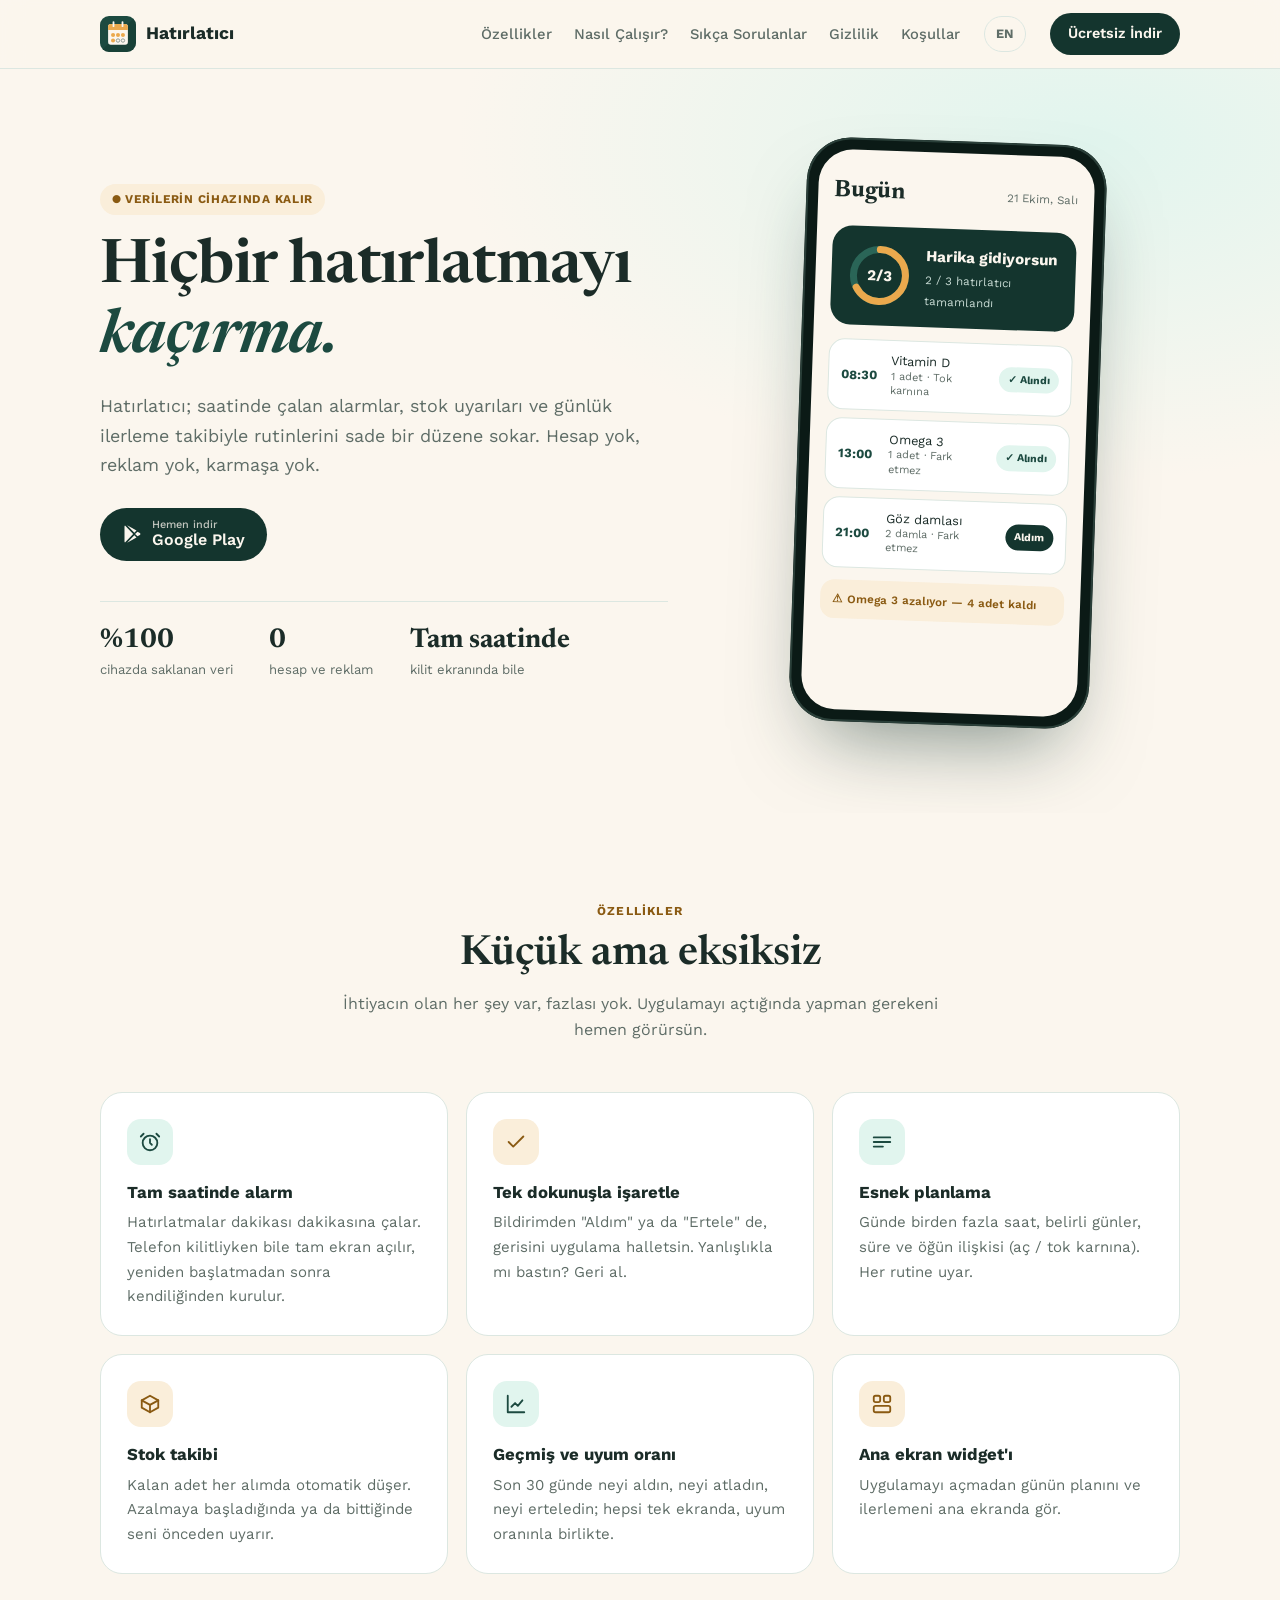
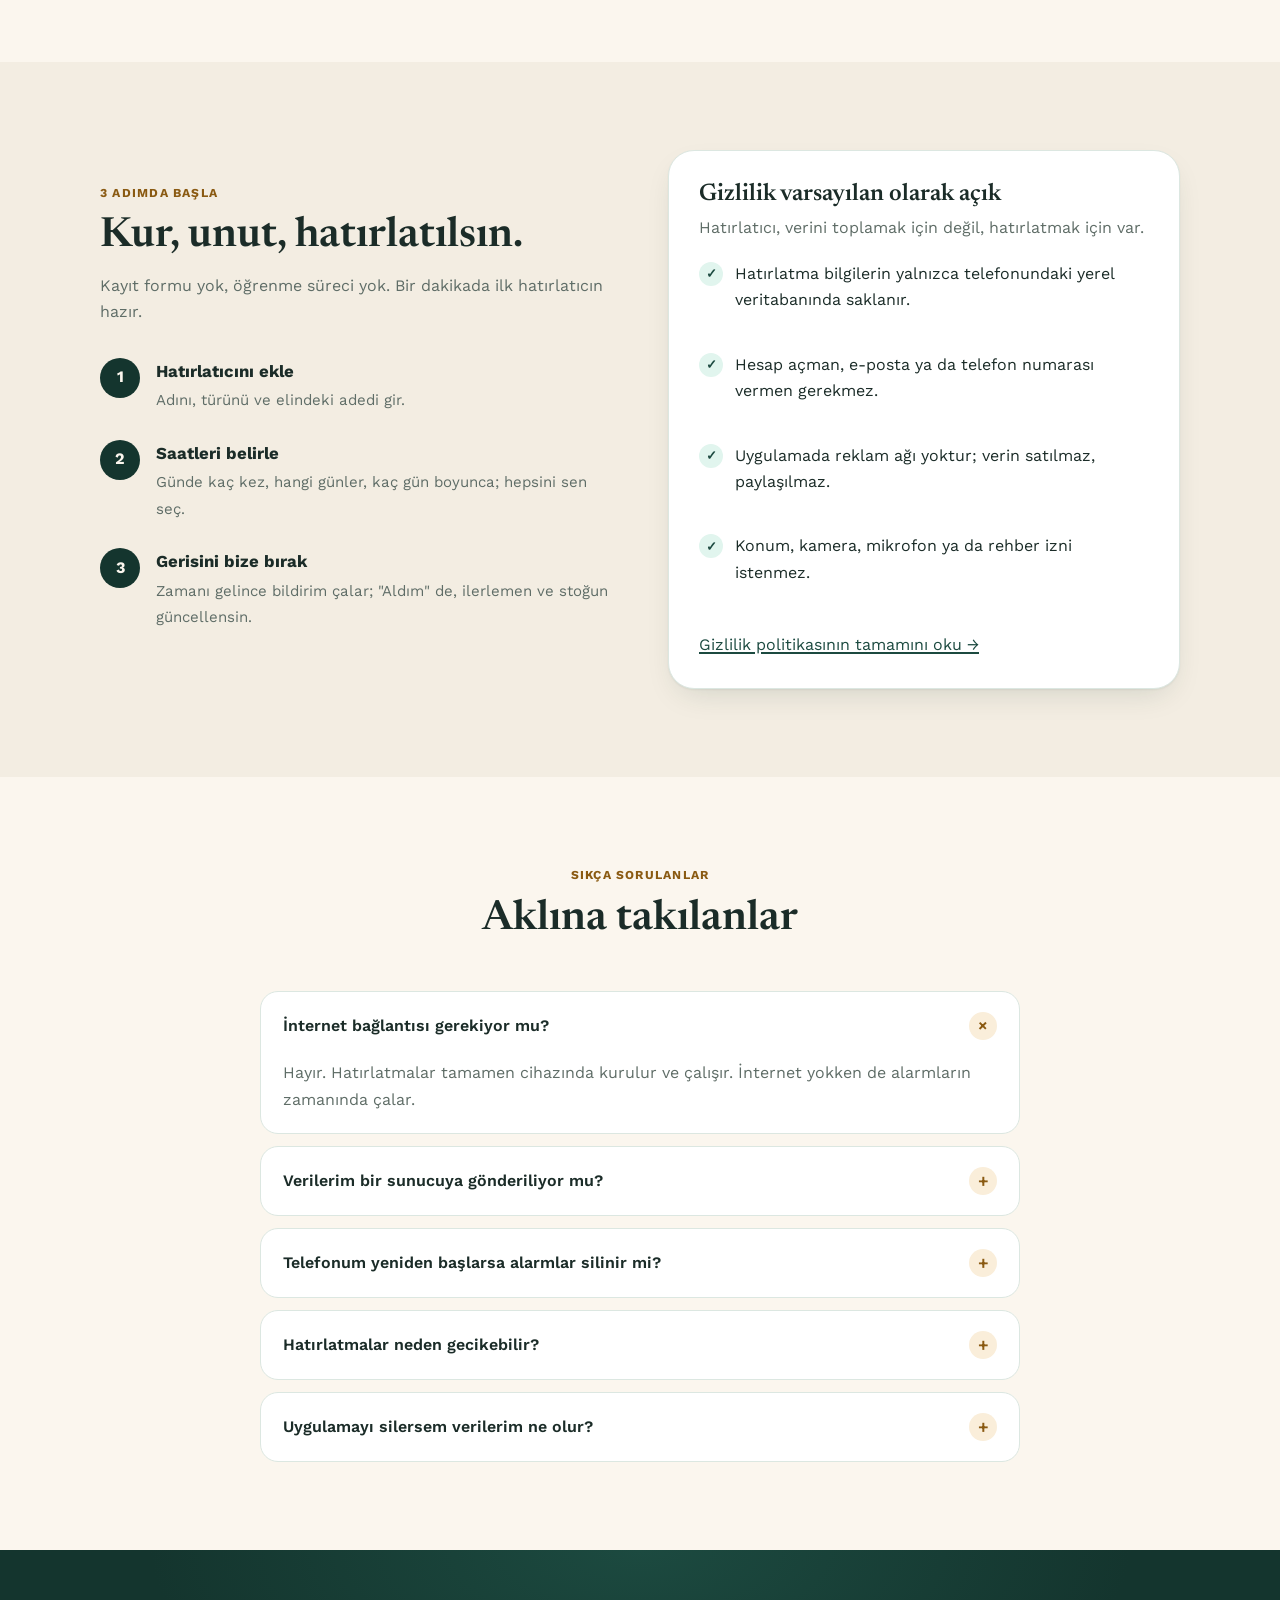
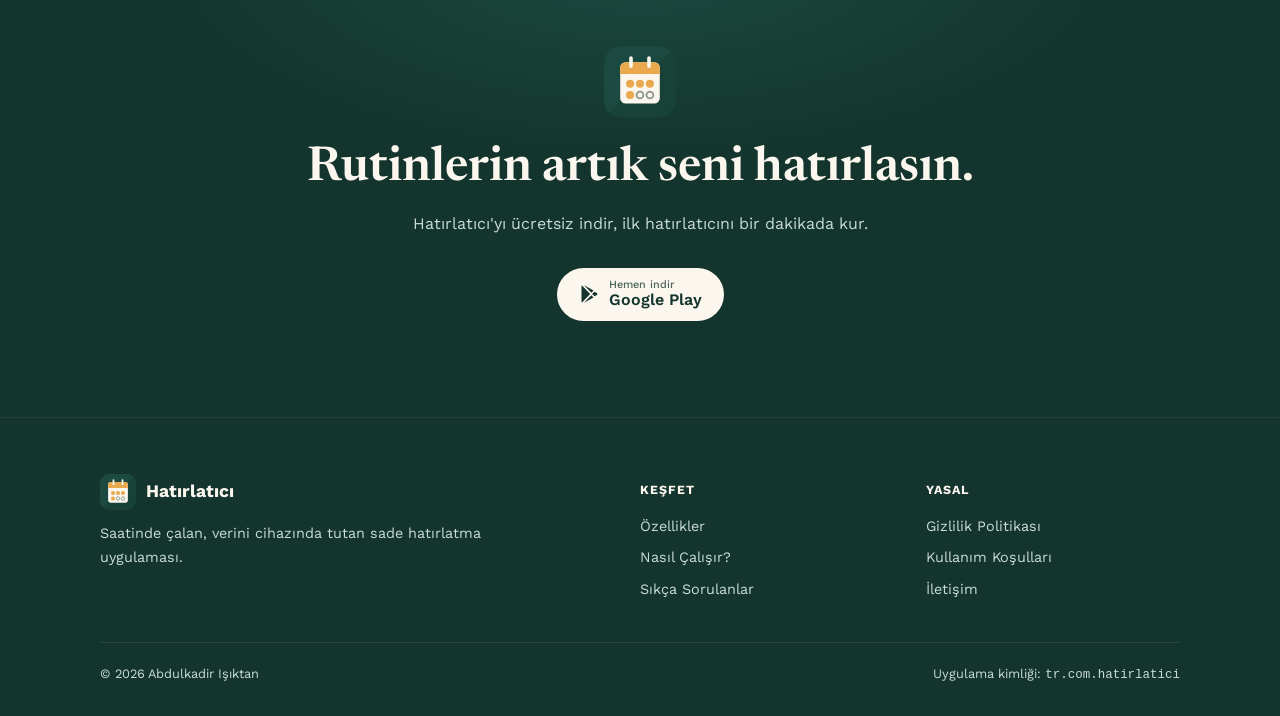
==== commit 18e226e3: "Turn privacy page into a bilingual landing site Add a landing page, separate privacy policy and term" ====
--- a/index.html
+++ b/index.html
@@ -2,348 +2,215 @@
 <html lang="tr">
 <head>
 <meta charset="UTF-8">
-<meta name="viewport" content="width=device-width, initial-scale=1.0">
-<title>Hatırlatıcı — Gizlilik Politikası</title>
-<style>
-  :root{
-    --teal:#1C4A40;
-    --teal-deep:#14352E;
-    --teal-soft:#E1F5EE;
-    --amber:#EBA94D;
-    --amber-soft:#FAEEDA;
-    --cream:#FBF6EE;
-    --ink:#1B2C28;
-    --muted:#5F6D67;
-    --line:#DCE7E1;
-    --card:#FFFFFF;
-    --bg:var(--cream);
-  }
-  @media (prefers-color-scheme: dark){
-    :root{
-      --teal:#8FCBBB;
-      --teal-deep:#0E211C;
-      --teal-soft:#173029;
-      --amber:#F0BC70;
-      --amber-soft:#2B2013;
-      --cream:#12201C;
-      --ink:#EAF3EF;
-      --muted:#9FB0A9;
-      --line:#274038;
-      --card:#172622;
-      --bg:#0E1815;
-    }
-  }
-
-  * { box-sizing: border-box; }
-  html, body { margin: 0; }
-  body{
-    background: var(--bg);
-    color: var(--ink);
-    font-family: "Work Sans", -apple-system, "Segoe UI", sans-serif;
-    line-height: 1.65;
-    padding-inline: 20px;
-    padding-block: 28px 64px;
-  }
-  h1,h2,h3{
-    font-family: "Newsreader", Georgia, serif;
-    font-weight: 600;
-    color: var(--ink);
-  }
-  a { color: var(--teal); text-decoration-thickness: 1.5px; text-underline-offset: 2px; }
-
-  .page{
-    max-width: 760px;
-    margin-inline: auto;
-  }
-
-  header.hero{
-    display:flex;
-    align-items:center;
-    gap:16px;
-    padding: 22px 24px;
-    background: var(--teal-deep);
-    border-radius: 20px;
-    color: var(--cream);
-    margin-bottom: 22px;
-  }
-  header.hero .mark{
-    width:48px; height:48px; border-radius:14px;
-    background: var(--amber);
-    display:flex; align-items:center; justify-content:center;
-    font-size: 22px;
-    flex-shrink:0;
-  }
-  header.hero .titles h1{
-    font-size: 1.4rem;
-    color: var(--cream);
-    margin: 0 0 4px;
-  }
-  header.hero .titles p{
-    margin:0;
-    font-size: 0.85rem;
-    color: var(--amber-soft);
-    opacity: 0.9;
-  }
-
-  .summary{
-    background: var(--teal-soft);
-    border: 1px solid var(--line);
-    border-radius: 16px;
-    padding: 18px 20px;
-    margin-bottom: 28px;
-  }
-  .summary h2{
-    margin: 0 0 10px;
-    font-family: "Work Sans", sans-serif;
-    font-weight: 700;
-    letter-spacing: 0.02em;
-    text-transform: uppercase;
-    color: var(--teal);
-    font-size: 0.78rem;
-  }
-  .summary ul{ margin:0; padding-left: 1.1em; }
-  .summary li{ margin-bottom: 6px; }
-  .summary li:last-child{ margin-bottom:0; }
-
-  nav.toc{
-    background: var(--card);
-    border: 1px solid var(--line);
-    border-radius: 16px;
-    padding: 16px 20px;
-    margin-bottom: 30px;
-  }
-  nav.toc p{
-    margin: 0 0 8px;
-    font-size: 0.78rem;
-    text-transform: uppercase;
-    letter-spacing: 0.02em;
-    color: var(--muted);
-    font-weight: 700;
-  }
-  nav.toc ol{
-    columns: 2;
-    column-gap: 24px;
-    margin: 0;
-    padding-left: 1.2em;
-    font-size: 0.92rem;
-  }
-  nav.toc li{ break-inside: avoid; margin-bottom: 6px; }
-  @media (max-width: 520px){ nav.toc ol{ columns: 1; } }
-
-  section{
-    background: var(--card);
-    border: 1px solid var(--line);
-    border-radius: 16px;
-    padding: 22px 24px;
-    margin-bottom: 16px;
-  }
-  section h2{
-    font-size: 1.15rem;
-    margin: 0 0 12px;
-    display:flex; align-items:baseline; gap:10px;
-  }
-  section h2 .num{
-    font-family: "Work Sans", sans-serif;
-    font-weight: 700;
-    color: var(--amber);
-    font-size: 0.85rem;
-  }
-  section h3{
-    font-size: 1rem;
-    margin: 18px 0 8px;
-    color: var(--teal);
-  }
-  section p{ margin: 0 0 10px; }
-  section p:last-child{ margin-bottom:0; }
-  section ul{ margin: 0 0 10px; padding-left: 1.2em; }
-  section li{ margin-bottom: 6px; }
-
-  table{
-    width:100%;
-    border-collapse: collapse;
-    margin: 10px 0 14px;
-    font-size: 0.92rem;
-  }
-  th,td{
-    text-align:left;
-    padding: 8px 10px;
-    border-bottom: 1px solid var(--line);
-    vertical-align: top;
-  }
-  th{ color: var(--muted); font-weight:700; font-size:0.78rem; text-transform:uppercase; letter-spacing:0.02em; }
-
-  .tag{
-    display:inline-block;
-    background: var(--amber-soft);
-    color: var(--teal-deep);
-    border-radius: 999px;
-    padding: 2px 10px;
-    font-size: 0.76rem;
-    font-weight: 600;
-  }
-
-  footer{
-    text-align:center;
-    color: var(--muted);
-    font-size: 0.85rem;
-    margin-top: 30px;
-    padding-top: 18px;
-    border-top: 1px solid var(--line);
-  }
-  footer a{ font-weight:600; }
-</style>
+<meta name="viewport" content="width=device-width, initial-scale=1">
+<title>Hatırlatıcı — Hiçbir hatırlatmayı kaçırma</title>
+<meta name="description" content="Hatırlatıcı; saatinde çalan alarmlar, stok takibi, geçmiş ve ana ekran widget'ı ile günlük rutinlerini düzenler. Verilerin yalnızca cihazında kalır.">
+<meta name="theme-color" content="#14352E">
+<meta property="og:title" content="Hatırlatıcı">
+<meta property="og:description" content="Saatinde çalan, verini cihazında tutan sade hatırlatma uygulaması.">
+<meta property="og:image" content="logo.svg">
+<link rel="alternate" hreflang="tr" href="./">
+<link rel="alternate" hreflang="en" href="en/">
+<link rel="icon" href="logo.svg" type="image/svg+xml">
 <link rel="preconnect" href="https://fonts.gstatic.com" crossorigin>
-<link href="https://fonts.googleapis.com/css2?family=Newsreader:wght@500;600;700&family=Work+Sans:wght@400;500;600;700&display=swap" rel="stylesheet">
+<link href="https://fonts.googleapis.com/css2?family=Newsreader:ital,wght@0,500;0,600;0,700;1,600&family=Work+Sans:wght@400;500;600;700&display=swap" rel="stylesheet">
+<link rel="stylesheet" href="styles.css">
 </head>
 <body>
-<div class="page">
-
-  <header class="hero">
-    <div class="mark">🔔</div>
-    <div class="titles">
-      <h1>Hatırlatıcı</h1>
-      <p>Gizlilik Politikası · Yürürlük tarihi: 23 Eylül 2026</p>
-    </div>
-  </header>
-
-  <div class="summary">
-    <h2>Özet</h2>
-    <ul>
-      <li>Hatırlatma bilgileriniz yalnızca <strong>cihazınızda</strong> saklanır; hiçbir sunucuya gönderilmez.</li>
-      <li>Uygulamayı iyileştirmek için Google Firebase üzerinden <strong>anonim, toplu kullanım istatistiği</strong> toplanır (Firebase Analytics).</li>
-      <li>Hesap oluşturma, giriş yapma veya reklam gösterimi yoktur.</li>
-      <li>İstediğiniz zaman uygulamayı kaldırarak tüm yerel verileri silebilirsiniz.</li>
-    </ul>
-  </div>
-
-  <nav class="toc">
-    <p>İçindekiler</p>
-    <ol>
-      <li><a href="#giris">Giriş</a></li>
-      <li><a href="#sorumlu">Veri sorumlusu</a></li>
-      <li><a href="#toplanan">Toplanan bilgiler</a></li>
-      <li><a href="#izinler">İzinler</a></li>
-      <li><a href="#amac">Kullanım amaçları</a></li>
-      <li><a href="#paylasim">Paylaşım ve üçüncü taraflar</a></li>
-      <li><a href="#saklama">Saklama ve silme</a></li>
-      <li><a href="#guvenlik">Veri güvenliği</a></li>
-      <li><a href="#yedekleme">Yedekleme</a></li>
-      <li><a href="#cocuk">Çocukların gizliliği</a></li>
-      <li><a href="#haklar">Haklarınız</a></li>
-      <li><a href="#degisiklik">Politika değişiklikleri</a></li>
-      <li><a href="#iletisim">İletişim</a></li>
-    </ol>
-  </nav>
-
-  <section id="giris">
-    <h2><span class="num">01</span> Giriş</h2>
-    <p>Hatırlatıcı ("uygulama"), belirlediğiniz zamanlarda size hatırlatma göndermek için tasarlanmış kişisel bir hatırlatma uygulamasıdır. Bu belge, uygulamayı kullanırken hangi bilgilerin toplandığını, nasıl kullanıldığını ve nasıl korunduğunu açıklar.</p>
-    <p>Uygulamayı indirip kullanarak bu politikayı kabul etmiş olursunuz. Uygulamayı kullanmadan önce lütfen dikkatlice okuyun.</p>
-  </section>
-
-  <section id="sorumlu">
-    <h2><span class="num">02</span> Veri sorumlusu</h2>
-    <p>Uygulama, Abdulkadir Işıktan tarafından bağımsız bir geliştirici olarak geliştirilmekte ve yayınlanmaktadır. 6698 sayılı Kişisel Verilerin Korunması Kanunu ("KVKK") kapsamında, uygulama tarafından işlenen sınırlı veriler bakımından veri sorumlusu geliştiricinin kendisidir. İletişim bilgileri bu belgenin sonunda yer almaktadır.</p>
-  </section>
-
-  <section id="toplanan">
-    <h2><span class="num">03</span> Toplanan bilgiler</h2>
-
-    <h3>3.1 Cihazınızda sakladığınız bilgiler</h3>
-    <p>Uygulamayı kullanmak için hesap oluşturmanız gerekmez. Uygulama içinde girdiğiniz aşağıdaki bilgiler, yalnızca cihazınızdaki yerel bir veritabanında (Room) tutulur ve geliştiriciye veya üçüncü bir tarafa gönderilmez:</p>
-    <ul>
-      <li>Hatırlatma başlığı, türü ve notu</li>
-      <li>Toplam ve kalan tekrar sayısı</li>
-      <li>Hatırlatma saatleri, tekrar günleri ve süresi</li>
-      <li>Hatırlatma geçmişi (alındı / atlandı / ertelendi bilgisi ve zamanı)</li>
-    </ul>
-
-    <h3>3.2 Otomatik olarak toplanan kullanım verileri</h3>
-    <p>Uygulamayı daha iyi hale getirmek amacıyla <strong>Google Firebase Analytics</strong> kullanılır. Bu servis; uygulama açılışları, ekran görüntülemeleri, genel özellik kullanımı gibi olayları, cihaz modeli, işletim sistemi sürümü ve Firebase Yükleme Kimliği (Installation ID) gibi tanımlayıcılarla birlikte toplar. Bu veriler <strong>toplu ve istatistikseldir</strong>; hatırlatma içerikleriniz veya kişisel bilgilerinizle ilgili herhangi bir şey bu şekilde iletilmez.</p>
-
-    <h3>3.3 Uzaktan yapılandırma</h3>
-    <p><strong>Firebase Remote Config</strong>, uygulama özelliklerini (örneğin geçmiş görünümü penceresi veya widget gibi bazı özelliklerin açık/kapalı olması) sunucudan güncellemek için kullanılır. Bu işlem sırasında cihazınıza atanan anonim bir yükleme kimliği Google sunucularıyla iletişim kurar; kişisel veri gönderilmez.</p>
-  </section>
-
-  <section id="izinler">
-    <h2><span class="num">04</span> İzinler</h2>
-    <p>Uygulama, hatırlatma özelliğinin çalışması için aşağıdaki izinleri ister. Bu izinlerin hiçbiri kişisel veri toplamak için kullanılmaz:</p>
-    <table>
-      <tr><th>İzin</th><th>Amaç</th></tr>
-      <tr><td>Bildirimler (POST_NOTIFICATIONS)</td><td>Hatırlatma zamanı geldiğinde bildirim gösterebilmek</td></tr>
-      <tr><td>Tam zamanlı alarm (SCHEDULE_EXACT_ALARM)</td><td>Hatırlatmaların tam saatinde tetiklenmesi</td></tr>
-      <tr><td>Tam ekran bildirim (USE_FULL_SCREEN_INTENT)</td><td>Kilit ekranında hatırlatma ekranının açılması</td></tr>
-      <tr><td>Cihaz açılışı (RECEIVE_BOOT_COMPLETED)</td><td>Telefon yeniden başladığında alarmların yeniden kurulması</td></tr>
-      <tr><td>Titreşim / uyanık tutma (VIBRATE, WAKE_LOCK)</td><td>Bildirim gösterilirken cihazın kısa süreliğine uyandırılması</td></tr>
-    </table>
-    <p>Uygulama; konum, kamera, mikrofon, rehber veya galeri erişimi <strong>istemez</strong>.</p>
-  </section>
-
-  <section id="amac">
-    <h2><span class="num">05</span> Kullanım amaçları</h2>
-    <ul>
-      <li>Doğru zamanda, doğru hatırlatmayı göstermek</li>
-      <li>Kalan tekrar sayısını hesaplayıp size göstermek</li>
-      <li>Uygulamanın kararlılığını ve kullanılabilirliğini ölçmek (anonim analiz verisiyle)</li>
-      <li>Hangi özelliklerin sizin için etkin olacağını belirlemek (uzaktan yapılandırma ile)</li>
-    </ul>
-  </section>
-
-  <section id="paylasim">
-    <h2><span class="num">06</span> Paylaşım ve üçüncü taraflar</h2>
-    <p>Hatırlatma verileriniz <strong>hiçbir şekilde</strong> üçüncü taraflarla paylaşılmaz, satılmaz veya reklam amacıyla kullanılmaz. Uygulamada reklam ağı bulunmamaktadır.</p>
-    <p>Uygulama, aşağıdaki alt işleyici (üçüncü taraf) hizmeti kullanır:</p>
-    <table>
-      <tr><th>Hizmet</th><th>Amaç</th><th>Politika</th></tr>
-      <tr>
-        <td>Google Firebase<br><span class="tag">Analytics · Remote Config</span></td>
-        <td>Anonim kullanım istatistiği ve uzaktan özellik yapılandırması</td>
-        <td><a href="https://policies.google.com/privacy" target="_blank" rel="noopener">policies.google.com/privacy</a></td>
-      </tr>
-    </table>
-  </section>
-
-  <section id="saklama">
-    <h2><span class="num">07</span> Saklama ve silme</h2>
-    <p>Hatırlatma verileriniz, siz uygulama içinden silene ya da uygulamayı cihazınızdan kaldırana kadar cihazınızda saklanır. Uygulamayı kaldırdığınızda bu veriler cihazınızdan tamamen silinir; geliştirici tarafında bir kopyası tutulmaz.</p>
-    <p>Firebase Analytics tarafından toplanan anonim kullanım verileri, Google'ın kendi saklama politikaları çerçevesinde belirli bir süre sonunda otomatik olarak silinir veya anonimleştirilir.</p>
-  </section>
-
-  <section id="guvenlik">
-    <h2><span class="num">08</span> Veri güvenliği</h2>
-    <p>Verilerinizin sunuculara hiç gönderilmemesi, en güçlü koruma yöntemidir. Cihazınızdaki veriler, işletim sisteminin uygulama korumalı alanı (sandbox) içinde tutulur ve yalnızca cihaz kilidini çözebilen kişi tarafından erişilebilir. Google Firebase ile yapılan iletişim şifreli bağlantı (HTTPS/TLS) üzerinden gerçekleşir.</p>
-  </section>
-
-  <section id="yedekleme">
-    <h2><span class="num">09</span> Yedekleme</h2>
-    <p>Android işletim sisteminin otomatik yedekleme özelliği etkinse, uygulama verileriniz (hatırlatma kayıtlarınız dahil) Android tarafından sizin kendi Google hesabınıza bağlı buluta yedeklenebilir. Bu yedekleme Google'ın kendi altyapısında, kendi hesabınız altında gerçekleşir; geliştirici bu yedeklere erişemez. Bu özelliği cihaz ayarlarınızdan kapatabilirsiniz.</p>
-  </section>
-
-  <section id="cocuk">
-    <h2><span class="num">10</span> Çocukların gizliliği</h2>
-    <p>Uygulama genel kullanıcı kitlesine yöneliktir ve bilerek 13 yaşın altındaki çocuklardan veri toplamaz. Uygulamanın bir çocuk tarafından kullanıldığını fark ederseniz lütfen bizimle iletişime geçin.</p>
-  </section>
-
-  <section id="haklar">
-    <h2><span class="num">11</span> Haklarınız</h2>
-    <p>KVKK madde 11 ve ilgili mevzuat kapsamında; işlenen verilerinizin olup olmadığını öğrenme, bilgi talep etme, düzeltilmesini veya silinmesini isteme haklarına sahipsiniz. Uygulama içi veriler zaten cihazınızda olduğundan bu haklarınızı, ilgili kaydı uygulama içinden silerek veya uygulamayı kaldırarak doğrudan kullanabilirsiniz. Firebase Analytics'te size ait tanımlayıcının silinmesini talep etmek için aşağıdaki iletişim adresinden bize ulaşabilirsiniz.</p>
-  </section>
-
-  <section id="degisiklik">
-    <h2><span class="num">12</span> Politika değişiklikleri</h2>
-    <p>Bu gizlilik politikası zaman zaman güncellenebilir. Önemli değişiklikler olduğunda, uygulama içinde bir bildirim gösterilecek veya bu sayfanın üst kısmındaki yürürlük tarihi güncellenecektir. Değişikliklerden sonra uygulamayı kullanmaya devam etmeniz, güncel politikayı kabul ettiğiniz anlamına gelir.</p>
-  </section>
-
-  <section id="iletisim">
-    <h2><span class="num">13</span> İletişim</h2>
-    <p>Gizlilik politikası veya kişisel verilerinizle ilgili sorularınız için bize ulaşabilirsiniz:</p>
-    <p>📧 <a href="mailto:kadirisiktan@gmail.com">kadirisiktan@gmail.com</a></p>
-  </section>
-
-  <footer>
-    Hatırlatıcı (<code>tr.com.hatirlatici</code>) · Bu belge Google Play üzerinde yayınlanan gizlilik politikası bağlantısı olarak kullanılabilir.
-  </footer>
-
-</div>
+
+<nav class="nav">
+  <div class="wrap">
+    <a class="brand" href="./"><img src="logo.svg" alt="">Hatırlatıcı</a>
+    <div class="nav-links">
+      <a href="#ozellikler">Özellikler</a>
+      <a href="#nasil-calisir">Nasıl Çalışır?</a>
+      <a href="#sss">Sıkça Sorulanlar</a>
+      <a href="gizlilik-politikasi.html">Gizlilik</a>
+      <a href="kullanim-kosullari.html">Koşullar</a>
+    </div>
+    <a class="lang" href="en/" hreflang="en" lang="en" aria-label="English">EN</a>
+    <a class="btn" href="#indir">Ücretsiz İndir</a>
+  </div>
+</nav>
+
+<header class="hero">
+  <div class="wrap">
+    <div>
+      <span class="eyebrow">● Verilerin cihazında kalır</span>
+      <h1>Hiçbir hatırlatmayı <em>kaçırma.</em></h1>
+      <p class="lead">Hatırlatıcı; saatinde çalan alarmlar, stok uyarıları ve günlük ilerleme takibiyle rutinlerini sade bir düzene sokar. Hesap yok, reklam yok, karmaşa yok.</p>
+      <a class="btn" href="https://play.google.com/store/apps/details?id=tr.com.hatirlatici" target="_blank" rel="noopener">
+        <svg viewBox="0 0 24 24" fill="currentColor" aria-hidden="true"><path d="M3.6 1.8a1.5 1.5 0 0 0-.6 1.2v18c0 .5.2.9.6 1.2L13.4 12 3.6 1.8Zm11.2 11.6 2.6 2.7-11.3 6.4 8.7-9.1Zm3.8-4.1 2.8 1.6c.9.5.9 1.8 0 2.3l-2.8 1.6-2.9-2.8 2.9-2.7ZM6.1 1.5l11.3 6.4-2.6 2.7-8.7-9.1Z"/></svg>
+        <span><small>Hemen indir</small>Google Play</span>
+      </a>
+      <div class="stats">
+        <div><b>%100</b><span>cihazda saklanan veri</span></div>
+        <div><b>0</b><span>hesap ve reklam</span></div>
+        <div><b>Tam saatinde</b><span>kilit ekranında bile</span></div>
+      </div>
+    </div>
+
+    <div class="phone" aria-hidden="true">
+      <div class="screen">
+        <div class="top"><b>Bugün</b><span>21 Ekim, Salı</span></div>
+        <div class="ring-card">
+          <svg class="ring" viewBox="0 0 64 64">
+            <circle cx="32" cy="32" r="26" fill="none" stroke="#2A6557" stroke-width="7"/>
+            <circle cx="32" cy="32" r="26" fill="none" stroke="#EBA94D" stroke-width="7" stroke-linecap="round" stroke-dasharray="163.4" stroke-dashoffset="54.5" transform="rotate(-90 32 32)"/>
+            <text x="32" y="37" text-anchor="middle" fill="#FBF6EE" font-size="15" font-weight="700" font-family="Work Sans, sans-serif">2/3</text>
+          </svg>
+          <div><b>Harika gidiyorsun</b><span>2 / 3 hatırlatıcı tamamlandı</span></div>
+        </div>
+        <div class="dose"><span class="t">08:30</span><span class="n">Vitamin D<small>1 adet · Tok karnına</small></span><span class="pill ok">✓ Alındı</span></div>
+        <div class="dose"><span class="t">13:00</span><span class="n">Omega 3<small>1 adet · Fark etmez</small></span><span class="pill ok">✓ Alındı</span></div>
+        <div class="dose"><span class="t">21:00</span><span class="n">Göz damlası<small>2 damla · Fark etmez</small></span><span class="pill wait">Aldım</span></div>
+        <div class="stock">⚠ Omega 3 azalıyor — 4 adet kaldı</div>
+      </div>
+    </div>
+  </div>
+</header>
+
+<section class="block" id="ozellikler">
+  <div class="wrap">
+    <div class="head">
+      <div class="kicker">Özellikler</div>
+      <h2>Küçük ama eksiksiz</h2>
+      <p>İhtiyacın olan her şey var, fazlası yok. Uygulamayı açtığında yapman gerekeni hemen görürsün.</p>
+    </div>
+    <div class="grid">
+      <div class="card">
+        <div class="icon"><svg viewBox="0 0 24 24" fill="none" stroke="currentColor" stroke-width="2" stroke-linecap="round" stroke-linejoin="round"><circle cx="12" cy="13" r="8"/><path d="M12 9v4l2 2M5 3 2 6M22 6l-3-3"/></svg></div>
+        <h3>Tam saatinde alarm</h3>
+        <p>Hatırlatmalar dakikası dakikasına çalar. Telefon kilitliyken bile tam ekran açılır, yeniden başlatmadan sonra kendiliğinden kurulur.</p>
+      </div>
+      <div class="card">
+        <div class="icon amber"><svg viewBox="0 0 24 24" fill="none" stroke="currentColor" stroke-width="2" stroke-linecap="round" stroke-linejoin="round"><path d="M20 6 9 17l-5-5"/></svg></div>
+        <h3>Tek dokunuşla işaretle</h3>
+        <p>Bildirimden "Aldım" ya da "Ertele" de, gerisini uygulama halletsin. Yanlışlıkla mı bastın? Geri al.</p>
+      </div>
+      <div class="card">
+        <div class="icon"><svg viewBox="0 0 24 24" fill="none" stroke="currentColor" stroke-width="2" stroke-linecap="round" stroke-linejoin="round"><path d="M3 7h18M3 12h18M3 17h10"/></svg></div>
+        <h3>Esnek planlama</h3>
+        <p>Günde birden fazla saat, belirli günler, süre ve öğün ilişkisi (aç / tok karnına). Her rutine uyar.</p>
+      </div>
+      <div class="card">
+        <div class="icon amber"><svg viewBox="0 0 24 24" fill="none" stroke="currentColor" stroke-width="2" stroke-linecap="round" stroke-linejoin="round"><path d="M21 8 12 3 3 8v8l9 5 9-5V8Z"/><path d="m3 8 9 5 9-5M12 13v8"/></svg></div>
+        <h3>Stok takibi</h3>
+        <p>Kalan adet her alımda otomatik düşer. Azalmaya başladığında ya da bittiğinde seni önceden uyarır.</p>
+      </div>
+      <div class="card">
+        <div class="icon"><svg viewBox="0 0 24 24" fill="none" stroke="currentColor" stroke-width="2" stroke-linecap="round" stroke-linejoin="round"><path d="M3 3v18h18"/><path d="m7 15 4-4 3 3 5-6"/></svg></div>
+        <h3>Geçmiş ve uyum oranı</h3>
+        <p>Son 30 günde neyi aldın, neyi atladın, neyi erteledin; hepsi tek ekranda, uyum oranınla birlikte.</p>
+      </div>
+      <div class="card">
+        <div class="icon amber"><svg viewBox="0 0 24 24" fill="none" stroke="currentColor" stroke-width="2" stroke-linecap="round" stroke-linejoin="round"><rect x="3" y="3" width="7" height="7" rx="2"/><rect x="14" y="3" width="7" height="7" rx="2"/><rect x="3" y="14" width="18" height="7" rx="2"/></svg></div>
+        <h3>Ana ekran widget'ı</h3>
+        <p>Uygulamayı açmadan günün planını ve ilerlemeni ana ekranda gör.</p>
+      </div>
+    </div>
+  </div>
+</section>
+
+<section class="block alt" id="nasil-calisir">
+  <div class="wrap steps">
+    <div>
+      <div class="head" style="text-align:left;margin:0"><div class="kicker">3 adımda başla</div></div>
+      <h2>Kur, unut, hatırlatılsın.</h2>
+      <p style="color:var(--muted);margin:0">Kayıt formu yok, öğrenme süreci yok. Bir dakikada ilk hatırlatıcın hazır.</p>
+      <ol>
+        <li><div><b>Hatırlatıcını ekle</b><span>Adını, türünü ve elindeki adedi gir.</span></div></li>
+        <li><div><b>Saatleri belirle</b><span>Günde kaç kez, hangi günler, kaç gün boyunca; hepsini sen seç.</span></div></li>
+        <li><div><b>Gerisini bize bırak</b><span>Zamanı gelince bildirim çalar; "Aldım" de, ilerlemen ve stoğun güncellensin.</span></div></li>
+      </ol>
+    </div>
+    <div class="privacy-box">
+      <h3>Gizlilik varsayılan olarak açık</h3>
+      <p>Hatırlatıcı, verini toplamak için değil, hatırlatmak için var.</p>
+      <ul class="checks">
+        <li>Hatırlatma bilgilerin yalnızca telefonundaki yerel veritabanında saklanır.</li>
+        <li>Hesap açman, e-posta ya da telefon numarası vermen gerekmez.</li>
+        <li>Uygulamada reklam ağı yoktur; verin satılmaz, paylaşılmaz.</li>
+        <li>Konum, kamera, mikrofon ya da rehber izni istenmez.</li>
+      </ul>
+      <p style="margin:20px 0 0"><a href="gizlilik-politikasi.html">Gizlilik politikasının tamamını oku →</a></p>
+    </div>
+  </div>
+</section>
+
+<section class="block" id="sss">
+  <div class="wrap">
+    <div class="head">
+      <div class="kicker">Sıkça sorulanlar</div>
+      <h2>Aklına takılanlar</h2>
+    </div>
+    <div class="faq">
+      <details open>
+        <summary>İnternet bağlantısı gerekiyor mu?</summary>
+        <p>Hayır. Hatırlatmalar tamamen cihazında kurulur ve çalışır. İnternet yokken de alarmların zamanında çalar.</p>
+      </details>
+      <details>
+        <summary>Verilerim bir sunucuya gönderiliyor mu?</summary>
+        <p>Hatırlatma bilgilerin hiçbir sunucuya gönderilmez. Uygulamayı iyileştirmek için yalnızca anonim ve toplu kullanım istatistikleri (Firebase Analytics) toplanır; bunlar hatırlatmalarının içeriğini kapsamaz.</p>
+      </details>
+      <details>
+        <summary>Telefonum yeniden başlarsa alarmlar silinir mi?</summary>
+        <p>Hayır. Cihaz açıldığında Hatırlatıcı tüm alarmları kendiliğinden yeniden kurar.</p>
+      </details>
+      <details>
+        <summary>Hatırlatmalar neden gecikebilir?</summary>
+        <p>Bazı telefonlardaki pil tasarrufu modları arka plandaki uygulamaları kısıtlayabilir. Uygulama içinde bildirim ve tam zamanlı alarm izinleri kapalıysa seni uyarır; bu izinleri açman ve Hatırlatıcı'yı pil optimizasyonundan muaf tutman önerilir.</p>
+      </details>
+      <details>
+        <summary>Uygulamayı silersem verilerim ne olur?</summary>
+        <p>Uygulamayı kaldırdığında cihazındaki tüm hatırlatma kayıtların da silinir. Geliştirici tarafında bir kopyası tutulmaz.</p>
+      </details>
+    </div>
+  </div>
+</section>
+
+<section class="cta" id="indir">
+  <div class="wrap">
+    <img src="logo.svg" alt="Hatırlatıcı logosu">
+    <h2>Rutinlerin artık seni hatırlasın.</h2>
+    <p>Hatırlatıcı'yı ücretsiz indir, ilk hatırlatıcını bir dakikada kur.</p>
+    <a class="btn btn-light" href="https://play.google.com/store/apps/details?id=tr.com.hatirlatici" target="_blank" rel="noopener">
+      <svg viewBox="0 0 24 24" fill="currentColor" aria-hidden="true"><path d="M3.6 1.8a1.5 1.5 0 0 0-.6 1.2v18c0 .5.2.9.6 1.2L13.4 12 3.6 1.8Zm11.2 11.6 2.6 2.7-11.3 6.4 8.7-9.1Zm3.8-4.1 2.8 1.6c.9.5.9 1.8 0 2.3l-2.8 1.6-2.9-2.8 2.9-2.7ZM6.1 1.5l11.3 6.4-2.6 2.7-8.7-9.1Z"/></svg>
+      <span><small>Hemen indir</small>Google Play</span>
+    </a>
+  </div>
+</section>
+
+<footer class="site">
+  <div class="wrap">
+    <div class="cols">
+      <div>
+        <a class="brand" href="./"><img src="logo.svg" alt="">Hatırlatıcı</a>
+        <p>Saatinde çalan, verini cihazında tutan sade hatırlatma uygulaması.</p>
+      </div>
+      <div>
+        <h4>Keşfet</h4>
+        <ul>
+          <li><a href="#ozellikler">Özellikler</a></li>
+          <li><a href="#nasil-calisir">Nasıl Çalışır?</a></li>
+          <li><a href="#sss">Sıkça Sorulanlar</a></li>
+        </ul>
+      </div>
+      <div>
+        <h4>Yasal</h4>
+        <ul>
+          <li><a href="gizlilik-politikasi.html">Gizlilik Politikası</a></li>
+          <li><a href="kullanim-kosullari.html">Kullanım Koşulları</a></li>
+          <li><a href="mailto:kadirisiktan@gmail.com">İletişim</a></li>
+        </ul>
+      </div>
+    </div>
+    <div class="bottom">
+      <span>© 2026 Abdulkadir Işıktan</span>
+      <span>Uygulama kimliği: <code>tr.com.hatirlatici</code></span>
+    </div>
+  </div>
+</footer>
+
 </body>
 </html>
--- a/styles.css
+++ b/styles.css
@@ -0,0 +1,287 @@
+:root{
+  --teal:#1C4A40;
+  --teal-deep:#14352E;
+  --teal-soft:#E1F5EE;
+  --amber:#EBA94D;
+  --amber-soft:#FAEEDA;
+  --amber-ink:#8A5A12;
+  --ink:#1B2C28;
+  --muted:#5F6D67;
+  --line:#DCE7E1;
+  --card:#FFFFFF;
+  --bg:#FBF6EE;
+  --bg-alt:#F3EDE2;
+  --nav-bg:rgba(251,246,238,0.85);
+  --shadow:0 1px 2px rgba(20,53,46,.06), 0 12px 32px -12px rgba(20,53,46,.18);
+  /* Surfaces that stay dark in both themes, so their text stays light. */
+  --band:#14352E;
+  --band-ink:#FBF6EE;
+  --band-sub:#C9DCD5;
+  --btn-bg:var(--band);
+  --btn-ink:var(--band-ink);
+}
+@media (prefers-color-scheme: dark){
+  :root{
+    --teal:#8FCBBB;
+    --teal-deep:#0E211C;
+    --teal-soft:#1F4038;
+    --amber:#F0BC70;
+    --amber-soft:#2B2013;
+    --amber-ink:#F0BC70;
+    --ink:#E7F0EC;
+    --muted:#9AA8A1;
+    --line:#244038;
+    --card:#16302A;
+    --bg:#0F1F1B;
+    --bg-alt:#122520;
+    --nav-bg:rgba(15,31,27,0.85);
+    --shadow:0 1px 2px rgba(0,0,0,.3), 0 12px 32px -12px rgba(0,0,0,.6);
+    --band:#0A1613;
+    --btn-bg:#8FCBBB;
+    --btn-ink:#0F1F1B;
+  }
+}
+
+* { box-sizing: border-box; }
+html { scroll-behavior: smooth; scroll-padding-top: 84px; }
+html, body { margin: 0; }
+body{
+  background: var(--bg);
+  color: var(--ink);
+  font-family: "Work Sans", -apple-system, "Segoe UI", sans-serif;
+  line-height: 1.65;
+  -webkit-font-smoothing: antialiased;
+}
+h1,h2,h3{ font-family: "Newsreader", Georgia, serif; font-weight: 600; color: var(--ink); line-height: 1.15; }
+a { color: var(--teal); text-decoration-thickness: 1.5px; text-underline-offset: 2px; }
+img { display:block; max-width:100%; }
+.wrap{ max-width: 1120px; margin-inline: auto; padding-inline: 20px; }
+
+/* Nav */
+.nav{
+  position: sticky; top: 0; z-index: 10;
+  background: var(--nav-bg);
+  backdrop-filter: saturate(1.4) blur(12px);
+  -webkit-backdrop-filter: saturate(1.4) blur(12px);
+  border-bottom: 1px solid var(--line);
+}
+.nav .wrap{ display:flex; align-items:center; gap:24px; height:68px; }
+.brand{ display:flex; align-items:center; gap:10px; text-decoration:none; color:var(--ink); font-weight:700; font-size:1.1rem; }
+.brand img{ width:36px; height:36px; }
+.nav-links{ display:flex; gap:22px; margin-left:auto; }
+.nav-links a{ color:var(--muted); text-decoration:none; font-size:.92rem; font-weight:500; }
+.nav-links a:hover, .nav-links a[aria-current]{ color:var(--ink); }
+.nav .btn{ padding:9px 18px; font-size:.9rem; }
+.lang{
+  font-size:.8rem; font-weight:700; letter-spacing:.04em; text-decoration:none;
+  color:var(--muted); border:1px solid var(--line); border-radius:999px; padding:6px 11px;
+}
+.lang:hover{ color:var(--ink); border-color:var(--muted); }
+@media (max-width: 860px){ .nav-links{ display:none; } .nav .lang{ margin-left:auto; } }
+
+/* Buttons */
+.btn{
+  display:inline-flex; align-items:center; gap:10px;
+  padding: 12px 22px; border-radius: 999px;
+  background: var(--btn-bg); color: var(--btn-ink);
+  text-decoration:none; font-weight:600;
+  transition: transform .15s ease, box-shadow .15s ease;
+}
+.btn:hover{ transform: translateY(-1px); box-shadow: var(--shadow); }
+.btn svg{ width:20px; height:20px; flex-shrink:0; }
+.btn small{ display:block; font-size:.68rem; font-weight:500; opacity:.75; line-height:1; }
+.btn span{ line-height:1.15; text-align:left; }
+.btn-light{ background: var(--band-ink); color: var(--band); }
+
+/* Hero */
+.hero{ padding: 72px 0 88px; overflow:hidden;
+  background: radial-gradient(900px 480px at 85% 10%, var(--teal-soft), transparent 70%); }
+.hero .wrap{ display:grid; grid-template-columns: 1.1fr .9fr; gap:48px; align-items:center; }
+.eyebrow{
+  display:inline-flex; align-items:center; gap:8px;
+  padding:6px 12px; border-radius:999px;
+  background: var(--amber-soft); color: var(--amber-ink);
+  font-size:.74rem; font-weight:700; letter-spacing:.06em; text-transform:uppercase;
+}
+.hero h1{ font-size: clamp(2.4rem, 5.2vw, 3.8rem); margin: 18px 0 18px; letter-spacing:-.01em; }
+.hero h1 em{ font-style: italic; color: var(--teal); }
+.hero .lead{ font-size:1.12rem; color:var(--muted); max-width: 34em; margin:0 0 28px; }
+.stats{ display:flex; gap:36px; margin-top:40px; padding-top:24px; border-top:1px solid var(--line); flex-wrap:wrap; }
+.stats b{ display:block; font-family:"Newsreader",Georgia,serif; font-size:1.7rem; line-height:1.1; }
+.stats span{ font-size:.82rem; color:var(--muted); }
+@media (max-width: 860px){
+  .hero{ padding: 44px 0 64px; }
+  .hero .wrap{ grid-template-columns: 1fr; }
+}
+
+/* Phone mockup */
+.phone{
+  width: 300px; margin-inline:auto;
+  padding: 12px; border-radius: 44px;
+  background: #0B1A16;
+  box-shadow: 0 40px 80px -30px rgba(20,53,46,.55), inset 0 0 0 2px #2A3F39;
+  transform: rotate(2deg);
+}
+.screen{
+  border-radius: 34px; overflow:hidden;
+  background:#FBF6EE; color:#1B2C28;
+  padding: 22px 16px 18px; min-height: 560px;
+  font-size: .8rem;
+}
+.screen .top{ display:flex; justify-content:space-between; align-items:baseline; margin-bottom:14px; }
+.screen .top b{ font-family:"Newsreader",Georgia,serif; font-size:1.5rem; }
+.screen .top span{ color:#5F6D67; font-size:.72rem; }
+.ring-card{ background:#14352E; color:#FBF6EE; border-radius:20px; padding:16px; display:flex; align-items:center; gap:14px; margin-bottom:14px; }
+.ring{ width:64px; height:64px; flex-shrink:0; }
+.ring-card b{ display:block; font-size:.95rem; }
+.ring-card span{ font-size:.72rem; color:#C9DCD5; }
+.dose{ background:#fff; border:1px solid #DCE7E1; border-radius:16px; padding:12px; display:flex; align-items:center; gap:10px; margin-bottom:8px; }
+.dose .t{ font-weight:700; width:40px; color:#1C4A40; }
+.dose .n{ flex:1; line-height:1.3; }
+.dose .n small{ display:block; color:#5F6D67; font-size:.68rem; }
+.pill{ font-size:.66rem; font-weight:700; padding:4px 9px; border-radius:999px; }
+.pill.ok{ background:#E1F5EE; color:#1C4A40; }
+.pill.wait{ background:#14352E; color:#FBF6EE; }
+.stock{ margin-top:12px; background:#FAEEDA; color:#8A5A12; border-radius:14px; padding:10px 12px; font-size:.72rem; font-weight:600; }
+
+/* Sections */
+section.block{ padding: 88px 0; }
+section.alt{ background: var(--bg-alt); }
+.head{ text-align:center; max-width: 640px; margin: 0 auto 48px; }
+.head .kicker{ font-size:.76rem; font-weight:700; letter-spacing:.1em; text-transform:uppercase; color:var(--amber-ink); }
+.head h2{ font-size: clamp(1.9rem, 3.6vw, 2.6rem); margin: 10px 0 12px; }
+.head p{ color:var(--muted); margin:0; }
+
+.grid{ display:grid; grid-template-columns: repeat(3, 1fr); gap:18px; }
+@media (max-width: 900px){ .grid{ grid-template-columns: repeat(2, 1fr); } }
+@media (max-width: 600px){ .grid{ grid-template-columns: 1fr; } }
+.card{
+  background: var(--card); border:1px solid var(--line); border-radius: 22px;
+  padding: 26px; transition: transform .2s ease, box-shadow .2s ease;
+}
+.card:hover{ transform: translateY(-3px); box-shadow: var(--shadow); }
+.icon{
+  width:46px; height:46px; border-radius:14px;
+  display:flex; align-items:center; justify-content:center;
+  background: var(--teal-soft); color: var(--teal); margin-bottom:18px;
+}
+.icon.amber{ background: var(--amber-soft); color: var(--amber-ink); }
+.icon svg{ width:22px; height:22px; }
+.card h3{ font-family:"Work Sans",sans-serif; font-size:1.05rem; font-weight:700; margin:0 0 8px; }
+.card p{ margin:0; color:var(--muted); font-size:.94rem; }
+
+/* Steps */
+.steps{ display:grid; grid-template-columns: 1fr 1fr; gap:56px; align-items:center; }
+@media (max-width: 860px){ .steps{ grid-template-columns: 1fr; gap:36px; } }
+.steps h2{ font-size: clamp(1.9rem, 3.6vw, 2.6rem); margin: 10px 0 12px; }
+.steps ol{ list-style:none; padding:0; margin:32px 0 0; counter-reset: s; }
+.steps li{ counter-increment: s; display:grid; grid-template-columns: 40px 1fr; gap:16px; margin-bottom:26px; }
+.steps li::before{
+  content: counter(s); width:40px; height:40px; border-radius:50%;
+  background: var(--btn-bg); color: var(--btn-ink);
+  display:flex; align-items:center; justify-content:center; font-weight:700;
+}
+.steps li b{ display:block; font-size:1.05rem; margin-bottom:2px; }
+.steps li span{ color:var(--muted); font-size:.94rem; }
+.privacy-box{
+  background: var(--card); border:1px solid var(--line); border-radius: 26px;
+  padding: 30px; box-shadow: var(--shadow);
+}
+.privacy-box h3{ margin:0 0 6px; font-size:1.5rem; }
+.privacy-box > p{ color:var(--muted); margin:0 0 20px; }
+.checks{ list-style:none; padding:0; margin:0; display:grid; gap:12px; }
+.checks li{ display:flex; gap:12px; align-items:flex-start; }
+.checks li::before{
+  content:"✓"; flex-shrink:0; width:24px; height:24px; border-radius:50%;
+  background: var(--teal-soft); color: var(--teal); font-weight:700; font-size:.8rem;
+  display:flex; align-items:center; justify-content:center; margin-top:1px;
+}
+
+/* FAQ */
+.faq{ max-width: 760px; margin-inline:auto; display:grid; gap:12px; }
+.faq details{ background: var(--card); border:1px solid var(--line); border-radius: 18px; padding: 0 22px; }
+.faq summary{
+  cursor:pointer; list-style:none; padding: 20px 0; font-weight:600;
+  display:flex; justify-content:space-between; gap:16px; align-items:center;
+}
+.faq summary::-webkit-details-marker{ display:none; }
+.faq summary::after{
+  content:"+"; flex-shrink:0; width:28px; height:28px; border-radius:50%;
+  background: var(--amber-soft); color: var(--amber-ink);
+  display:flex; align-items:center; justify-content:center; font-size:1.1rem; transition: transform .2s ease;
+}
+.faq details[open] summary::after{ transform: rotate(45deg); }
+.faq details p{ margin:0 0 20px; color:var(--muted); }
+
+/* CTA band */
+.cta{
+  background: radial-gradient(700px 300px at 50% 0%, #1C4A40, transparent 70%), var(--band);
+  color: var(--band-ink); text-align:center; padding: 96px 0;
+}
+.cta img{ width:72px; height:72px; margin: 0 auto 24px; }
+.cta h2{ color: var(--band-ink); font-size: clamp(2rem, 4.4vw, 3rem); margin:0 0 14px; }
+.cta p{ color: var(--band-sub); max-width: 34em; margin: 0 auto 30px; }
+
+/* Footer */
+footer.site{ background: var(--band); color: var(--band-sub); padding: 56px 0 32px; font-size:.9rem; border-top:1px solid rgba(255,255,255,.06); }
+footer.site .cols{ display:grid; grid-template-columns: 2fr 1fr 1fr; gap:32px; }
+@media (max-width: 700px){ footer.site .cols{ grid-template-columns: 1fr; } }
+footer.site .brand{ color: var(--band-ink); margin-bottom:12px; }
+footer.site h4{ color: var(--band-ink); font-size:.78rem; letter-spacing:.08em; text-transform:uppercase; margin:6px 0 14px; }
+footer.site ul{ list-style:none; padding:0; margin:0; display:grid; gap:8px; }
+footer.site a{ color: var(--band-sub); text-decoration:none; }
+footer.site a:hover{ color: var(--band-ink); }
+footer.site p{ margin:0; max-width: 32em; }
+footer.site .bottom{ margin-top:40px; padding-top:20px; border-top:1px solid rgba(255,255,255,.08); display:flex; justify-content:space-between; gap:12px; flex-wrap:wrap; font-size:.8rem; }
+footer.site code{ font-size:.78rem; }
+
+/* Legal pages */
+.doc-hero{ padding: 56px 0 36px; background: radial-gradient(700px 300px at 80% 0%, var(--teal-soft), transparent 70%); }
+.doc-hero .back{ font-size:.9rem; text-decoration:none; font-weight:600; }
+.doc-hero h1{ font-size: clamp(2.2rem, 5vw, 3.2rem); margin: 18px 0 8px; }
+.doc-hero p{ color:var(--muted); margin:0; }
+.doc{ max-width: 780px; margin-inline:auto; padding: 0 20px 80px; }
+.summary{
+  background: var(--teal-soft); border:1px solid var(--line); border-radius:20px;
+  padding: 22px 24px; margin-bottom: 28px;
+}
+.summary h2{ margin:0 0 10px; font-family:"Work Sans",sans-serif; font-size:.82rem; text-transform:uppercase; letter-spacing:.06em; color:var(--teal); }
+.summary ul{ margin:0; padding-left:20px; }
+.summary li{ margin-bottom:6px; }
+.notice{
+  background: var(--amber-soft); border:1px solid var(--line); border-radius:20px;
+  padding: 22px 24px; margin-bottom: 28px;
+}
+.notice h2{ margin:0 0 8px; font-family:"Work Sans",sans-serif; font-size:.82rem; text-transform:uppercase; letter-spacing:.06em; color:var(--amber-ink); }
+.notice p{ margin:0; }
+.toc{ background: var(--card); border:1px solid var(--line); border-radius:20px; padding: 20px 24px; margin-bottom: 28px; }
+.toc p{ margin:0 0 8px; font-size:.78rem; font-weight:700; text-transform:uppercase; letter-spacing:.06em; color:var(--muted); }
+.toc ol{ margin:0; padding-left:20px; columns: 2; column-gap: 28px; }
+@media (max-width: 600px){ .toc ol{ columns: 1; } }
+.toc a{ text-decoration:none; }
+.doc section{ background: var(--card); border:1px solid var(--line); border-radius:20px; padding: 24px 26px; margin-bottom: 16px; }
+.doc section h2{ margin:0 0 12px; font-size:1.4rem; display:flex; align-items:center; gap:12px; }
+.doc .num{
+  font-family:"Work Sans",sans-serif; font-size:.78rem; font-weight:700;
+  color: var(--amber-ink); background: var(--amber-soft);
+  border-radius:8px; padding:3px 8px;
+}
+.doc h3{ font-family:"Work Sans",sans-serif; font-size:1rem; font-weight:700; margin:20px 0 6px; color:var(--teal); }
+.doc p{ margin: 0 0 12px; }
+.doc p:last-child{ margin-bottom:0; }
+.doc ul{ padding-left:20px; margin: 8px 0 12px; }
+.doc li{ margin-bottom:4px; }
+.doc table{ width:100%; border-collapse: collapse; margin: 10px 0 14px; font-size:.92rem; }
+.doc th, .doc td{ text-align:left; padding:10px 8px; border-bottom:1px solid var(--line); vertical-align:top; overflow-wrap:anywhere; }
+@media (max-width: 600px){ .doc section, .summary, .notice, .toc{ padding: 20px 18px; } }
+.doc th{ color:var(--muted); font-weight:700; font-size:.76rem; text-transform:uppercase; letter-spacing:.03em; }
+.tag{
+  display:inline-block; background: var(--amber-soft); color: var(--amber-ink);
+  border-radius:999px; padding:2px 10px; font-size:.74rem; font-weight:600;
+}
+code{ font-size:.88em; }
+
+@media (prefers-reduced-motion: reduce){
+  html{ scroll-behavior:auto; }
+  .btn, .card, .faq summary::after{ transition:none; }
+}
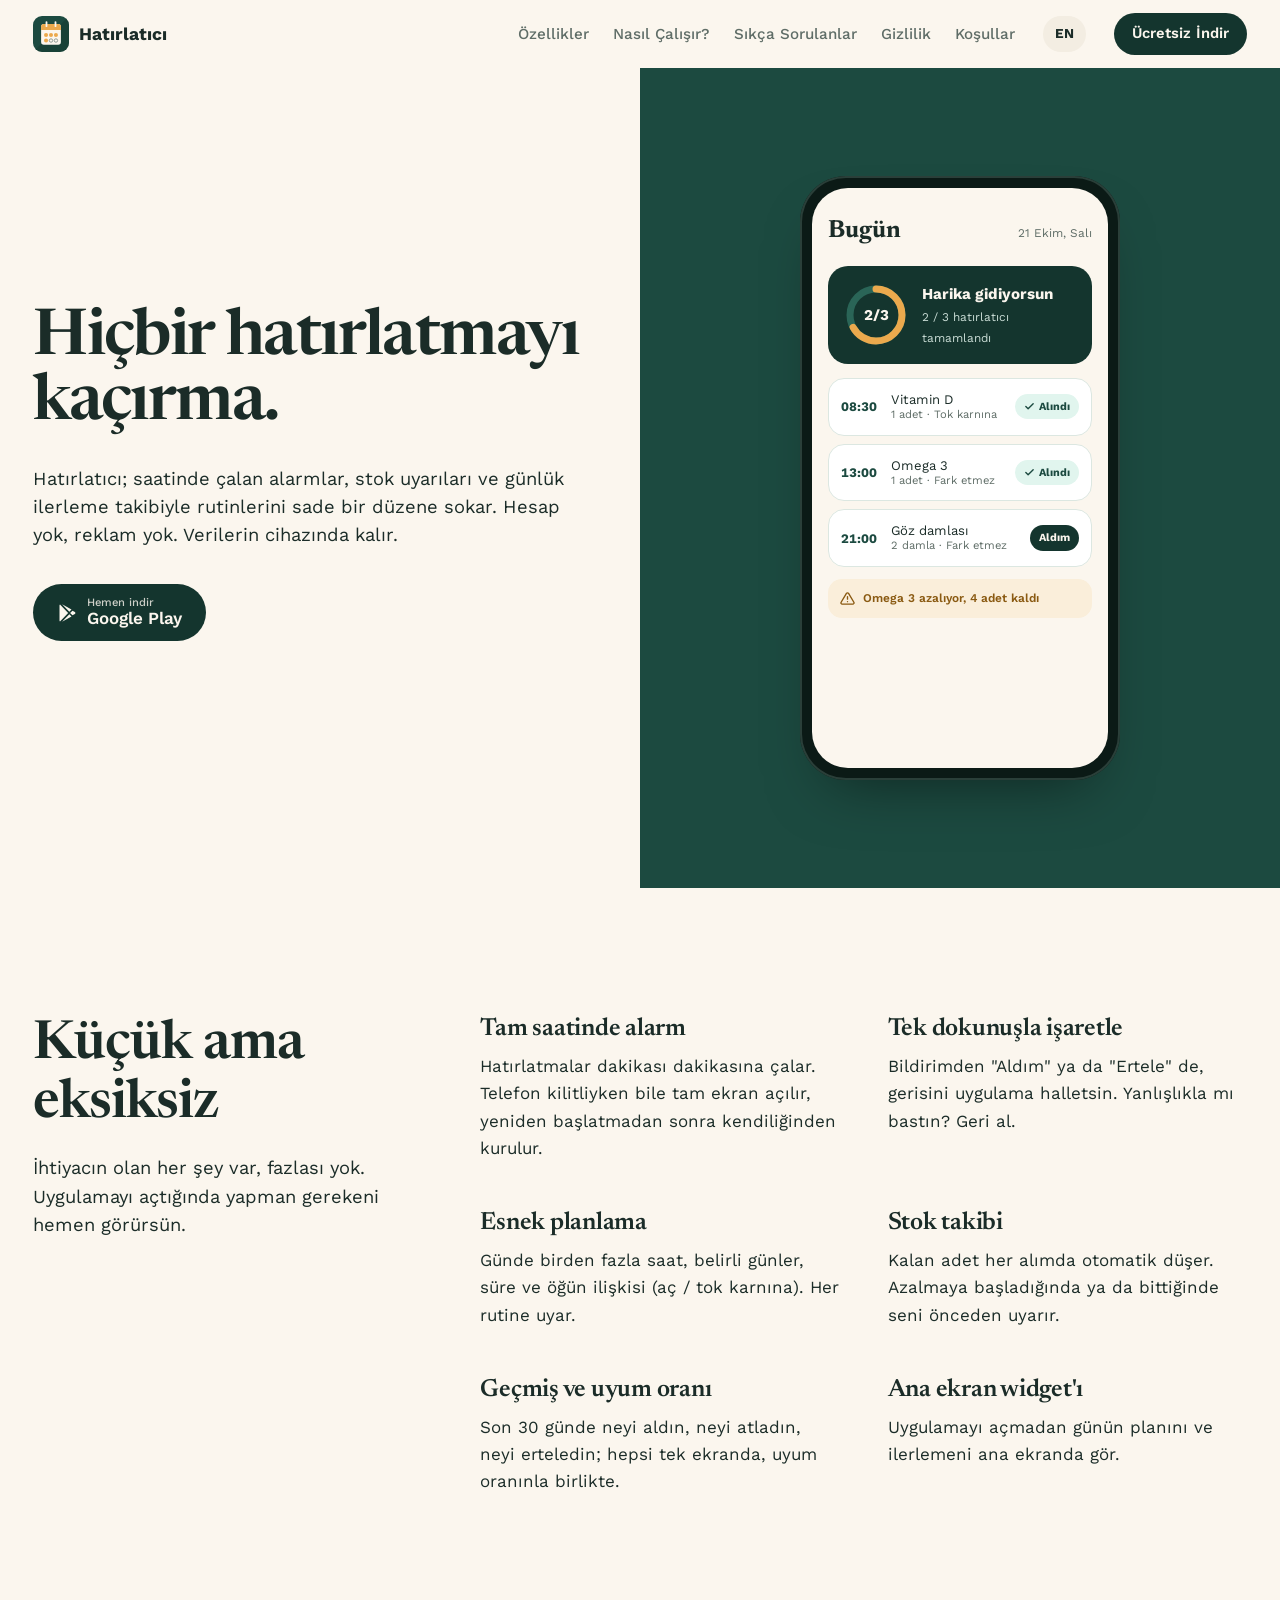
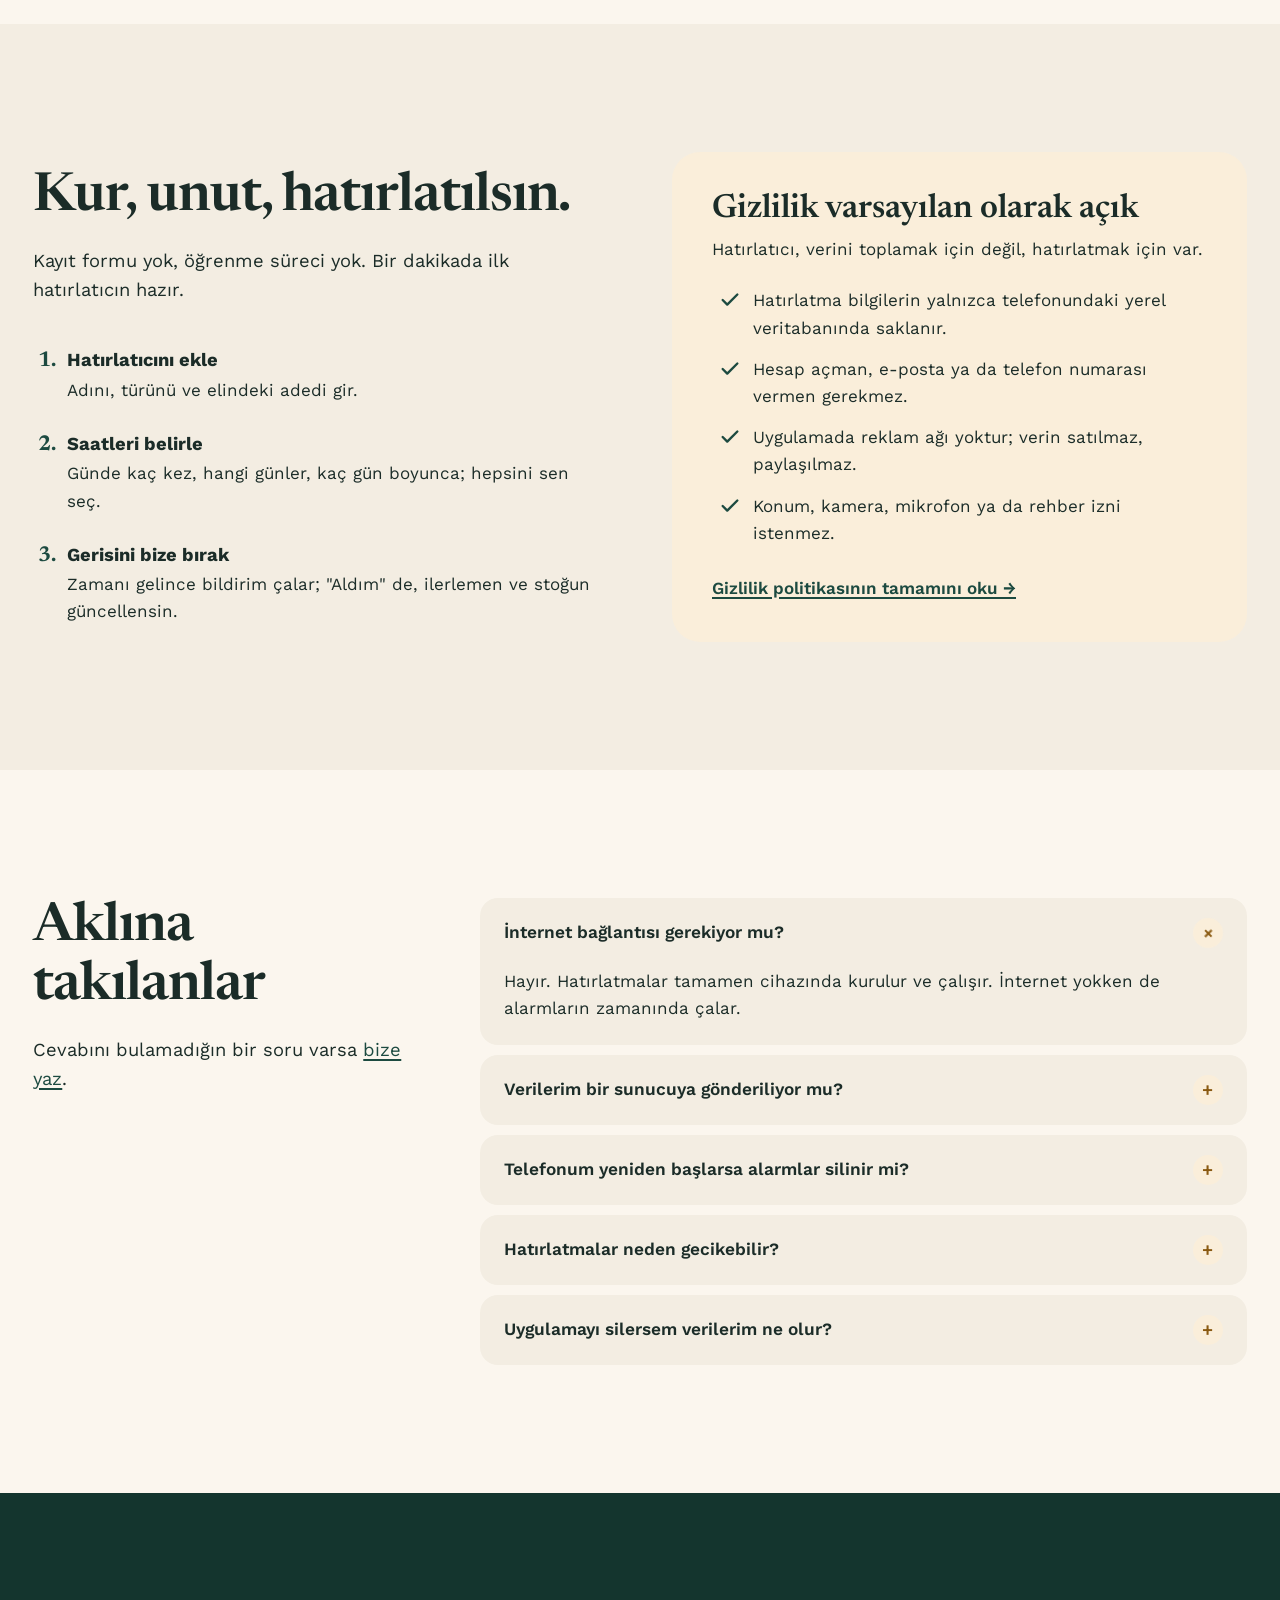
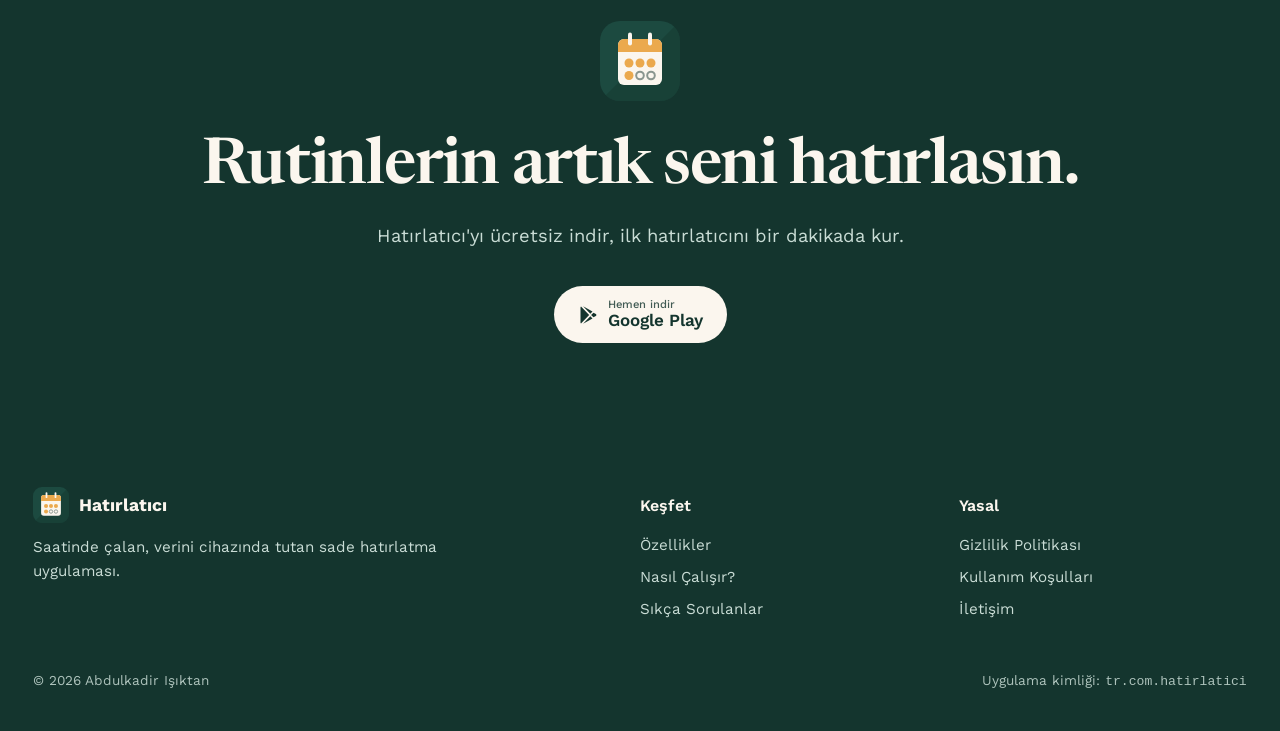
==== commit 620c4144: "Restyle the site and add product context Remove eyebrows, gradients, resting shadows, icon cards, em" ====
--- a/index.html
+++ b/index.html
@@ -13,7 +13,7 @@
 <link rel="alternate" hreflang="en" href="en/">
 <link rel="icon" href="logo.svg" type="image/svg+xml">
 <link rel="preconnect" href="https://fonts.gstatic.com" crossorigin>
-<link href="https://fonts.googleapis.com/css2?family=Newsreader:ital,wght@0,500;0,600;0,700;1,600&family=Work+Sans:wght@400;500;600;700&display=swap" rel="stylesheet">
+<link href="https://fonts.googleapis.com/css2?family=Newsreader:wght@500;600;700&family=Work+Sans:wght@400;500;600;700&display=swap" rel="stylesheet">
 <link rel="stylesheet" href="styles.css">
 </head>
 <body>
@@ -34,23 +34,16 @@
 </nav>
 
 <header class="hero">
-  <div class="wrap">
-    <div>
-      <span class="eyebrow">● Verilerin cihazında kalır</span>
-      <h1>Hiçbir hatırlatmayı <em>kaçırma.</em></h1>
-      <p class="lead">Hatırlatıcı; saatinde çalan alarmlar, stok uyarıları ve günlük ilerleme takibiyle rutinlerini sade bir düzene sokar. Hesap yok, reklam yok, karmaşa yok.</p>
-      <a class="btn" href="https://play.google.com/store/apps/details?id=tr.com.hatirlatici" target="_blank" rel="noopener">
-        <svg viewBox="0 0 24 24" fill="currentColor" aria-hidden="true"><path d="M3.6 1.8a1.5 1.5 0 0 0-.6 1.2v18c0 .5.2.9.6 1.2L13.4 12 3.6 1.8Zm11.2 11.6 2.6 2.7-11.3 6.4 8.7-9.1Zm3.8-4.1 2.8 1.6c.9.5.9 1.8 0 2.3l-2.8 1.6-2.9-2.8 2.9-2.7ZM6.1 1.5l11.3 6.4-2.6 2.7-8.7-9.1Z"/></svg>
-        <span><small>Hemen indir</small>Google Play</span>
-      </a>
-      <div class="stats">
-        <div><b>%100</b><span>cihazda saklanan veri</span></div>
-        <div><b>0</b><span>hesap ve reklam</span></div>
-        <div><b>Tam saatinde</b><span>kilit ekranında bile</span></div>
-      </div>
-    </div>
-
-    <div class="phone" aria-hidden="true">
+  <div class="hero-copy" data-rise>
+    <h1>Hiçbir hatırlatmayı kaçırma.</h1>
+    <p class="lead">Hatırlatıcı; saatinde çalan alarmlar, stok uyarıları ve günlük ilerleme takibiyle rutinlerini sade bir düzene sokar. Hesap yok, reklam yok. Verilerin cihazında kalır.</p>
+    <a class="btn" href="https://play.google.com/store/apps/details?id=tr.com.hatirlatici" target="_blank" rel="noopener">
+      <svg viewBox="0 0 24 24" fill="currentColor" aria-hidden="true"><path d="M3.6 1.8a1.5 1.5 0 0 0-.6 1.2v18c0 .5.2.9.6 1.2L13.4 12 3.6 1.8Zm11.2 11.6 2.6 2.7-11.3 6.4 8.7-9.1Zm3.8-4.1 2.8 1.6c.9.5.9 1.8 0 2.3l-2.8 1.6-2.9-2.8 2.9-2.7ZM6.1 1.5l11.3 6.4-2.6 2.7-8.7-9.1Z"/></svg>
+      <span><small>Hemen indir</small>Google Play</span>
+    </a>
+  </div>
+  <div class="hero-stage" data-rise>
+    <div class="phone" data-ui aria-hidden="true">
       <div class="screen">
         <div class="top"><b>Bugün</b><span>21 Ekim, Salı</span></div>
         <div class="ring-card">
@@ -61,70 +54,62 @@
           </svg>
           <div><b>Harika gidiyorsun</b><span>2 / 3 hatırlatıcı tamamlandı</span></div>
         </div>
-        <div class="dose"><span class="t">08:30</span><span class="n">Vitamin D<small>1 adet · Tok karnına</small></span><span class="pill ok">✓ Alındı</span></div>
-        <div class="dose"><span class="t">13:00</span><span class="n">Omega 3<small>1 adet · Fark etmez</small></span><span class="pill ok">✓ Alındı</span></div>
+        <div class="dose"><span class="t">08:30</span><span class="n">Vitamin D<small>1 adet · Tok karnına</small></span><span class="pill ok"><svg viewBox="0 0 24 24" fill="none" stroke="currentColor" stroke-width="3" stroke-linecap="round" stroke-linejoin="round" aria-hidden="true"><path d="M20 6 9 17l-5-5"/></svg>Alındı</span></div>
+        <div class="dose"><span class="t">13:00</span><span class="n">Omega 3<small>1 adet · Fark etmez</small></span><span class="pill ok"><svg viewBox="0 0 24 24" fill="none" stroke="currentColor" stroke-width="3" stroke-linecap="round" stroke-linejoin="round" aria-hidden="true"><path d="M20 6 9 17l-5-5"/></svg>Alındı</span></div>
         <div class="dose"><span class="t">21:00</span><span class="n">Göz damlası<small>2 damla · Fark etmez</small></span><span class="pill wait">Aldım</span></div>
-        <div class="stock">⚠ Omega 3 azalıyor — 4 adet kaldı</div>
+        <div class="stock"><svg viewBox="0 0 24 24" fill="none" stroke="currentColor" stroke-width="2.2" stroke-linecap="round" stroke-linejoin="round" aria-hidden="true"><path d="M10.3 3.9 1.8 18a2 2 0 0 0 1.7 3h17a2 2 0 0 0 1.7-3L13.7 3.9a2 2 0 0 0-3.4 0Z"/><path d="M12 9v4M12 17h.01"/></svg>Omega 3 azalıyor, 4 adet kaldı</div>
       </div>
     </div>
   </div>
 </header>
 
 <section class="block" id="ozellikler">
-  <div class="wrap">
-    <div class="head">
-      <div class="kicker">Özellikler</div>
+  <div class="wrap split">
+    <div class="side" data-rise>
       <h2>Küçük ama eksiksiz</h2>
-      <p>İhtiyacın olan her şey var, fazlası yok. Uygulamayı açtığında yapman gerekeni hemen görürsün.</p>
-    </div>
-    <div class="grid">
-      <div class="card">
-        <div class="icon"><svg viewBox="0 0 24 24" fill="none" stroke="currentColor" stroke-width="2" stroke-linecap="round" stroke-linejoin="round"><circle cx="12" cy="13" r="8"/><path d="M12 9v4l2 2M5 3 2 6M22 6l-3-3"/></svg></div>
+      <p class="intro">İhtiyacın olan her şey var, fazlası yok. Uygulamayı açtığında yapman gerekeni hemen görürsün.</p>
+    </div>
+    <ul class="feature-list" data-rise>
+      <li>
         <h3>Tam saatinde alarm</h3>
         <p>Hatırlatmalar dakikası dakikasına çalar. Telefon kilitliyken bile tam ekran açılır, yeniden başlatmadan sonra kendiliğinden kurulur.</p>
-      </div>
-      <div class="card">
-        <div class="icon amber"><svg viewBox="0 0 24 24" fill="none" stroke="currentColor" stroke-width="2" stroke-linecap="round" stroke-linejoin="round"><path d="M20 6 9 17l-5-5"/></svg></div>
+      </li>
+      <li>
         <h3>Tek dokunuşla işaretle</h3>
         <p>Bildirimden "Aldım" ya da "Ertele" de, gerisini uygulama halletsin. Yanlışlıkla mı bastın? Geri al.</p>
-      </div>
-      <div class="card">
-        <div class="icon"><svg viewBox="0 0 24 24" fill="none" stroke="currentColor" stroke-width="2" stroke-linecap="round" stroke-linejoin="round"><path d="M3 7h18M3 12h18M3 17h10"/></svg></div>
+      </li>
+      <li>
         <h3>Esnek planlama</h3>
         <p>Günde birden fazla saat, belirli günler, süre ve öğün ilişkisi (aç / tok karnına). Her rutine uyar.</p>
-      </div>
-      <div class="card">
-        <div class="icon amber"><svg viewBox="0 0 24 24" fill="none" stroke="currentColor" stroke-width="2" stroke-linecap="round" stroke-linejoin="round"><path d="M21 8 12 3 3 8v8l9 5 9-5V8Z"/><path d="m3 8 9 5 9-5M12 13v8"/></svg></div>
+      </li>
+      <li>
         <h3>Stok takibi</h3>
         <p>Kalan adet her alımda otomatik düşer. Azalmaya başladığında ya da bittiğinde seni önceden uyarır.</p>
-      </div>
-      <div class="card">
-        <div class="icon"><svg viewBox="0 0 24 24" fill="none" stroke="currentColor" stroke-width="2" stroke-linecap="round" stroke-linejoin="round"><path d="M3 3v18h18"/><path d="m7 15 4-4 3 3 5-6"/></svg></div>
+      </li>
+      <li>
         <h3>Geçmiş ve uyum oranı</h3>
         <p>Son 30 günde neyi aldın, neyi atladın, neyi erteledin; hepsi tek ekranda, uyum oranınla birlikte.</p>
-      </div>
-      <div class="card">
-        <div class="icon amber"><svg viewBox="0 0 24 24" fill="none" stroke="currentColor" stroke-width="2" stroke-linecap="round" stroke-linejoin="round"><rect x="3" y="3" width="7" height="7" rx="2"/><rect x="14" y="3" width="7" height="7" rx="2"/><rect x="3" y="14" width="18" height="7" rx="2"/></svg></div>
+      </li>
+      <li>
         <h3>Ana ekran widget'ı</h3>
         <p>Uygulamayı açmadan günün planını ve ilerlemeni ana ekranda gör.</p>
-      </div>
-    </div>
+      </li>
+    </ul>
   </div>
 </section>
 
 <section class="block alt" id="nasil-calisir">
   <div class="wrap steps">
-    <div>
-      <div class="head" style="text-align:left;margin:0"><div class="kicker">3 adımda başla</div></div>
+    <div data-rise>
       <h2>Kur, unut, hatırlatılsın.</h2>
-      <p style="color:var(--muted);margin:0">Kayıt formu yok, öğrenme süreci yok. Bir dakikada ilk hatırlatıcın hazır.</p>
+      <p class="intro">Kayıt formu yok, öğrenme süreci yok. Bir dakikada ilk hatırlatıcın hazır.</p>
       <ol>
-        <li><div><b>Hatırlatıcını ekle</b><span>Adını, türünü ve elindeki adedi gir.</span></div></li>
-        <li><div><b>Saatleri belirle</b><span>Günde kaç kez, hangi günler, kaç gün boyunca; hepsini sen seç.</span></div></li>
-        <li><div><b>Gerisini bize bırak</b><span>Zamanı gelince bildirim çalar; "Aldım" de, ilerlemen ve stoğun güncellensin.</span></div></li>
+        <li><b>Hatırlatıcını ekle</b>Adını, türünü ve elindeki adedi gir.</li>
+        <li><b>Saatleri belirle</b>Günde kaç kez, hangi günler, kaç gün boyunca; hepsini sen seç.</li>
+        <li><b>Gerisini bize bırak</b>Zamanı gelince bildirim çalar; "Aldım" de, ilerlemen ve stoğun güncellensin.</li>
       </ol>
     </div>
-    <div class="privacy-box">
+    <div class="privacy-box" data-rise>
       <h3>Gizlilik varsayılan olarak açık</h3>
       <p>Hatırlatıcı, verini toplamak için değil, hatırlatmak için var.</p>
       <ul class="checks">
@@ -133,18 +118,18 @@
         <li>Uygulamada reklam ağı yoktur; verin satılmaz, paylaşılmaz.</li>
         <li>Konum, kamera, mikrofon ya da rehber izni istenmez.</li>
       </ul>
-      <p style="margin:20px 0 0"><a href="gizlilik-politikasi.html">Gizlilik politikasının tamamını oku →</a></p>
+      <p class="more"><a href="gizlilik-politikasi.html">Gizlilik politikasının tamamını oku →</a></p>
     </div>
   </div>
 </section>
 
 <section class="block" id="sss">
-  <div class="wrap">
-    <div class="head">
-      <div class="kicker">Sıkça sorulanlar</div>
+  <div class="wrap split">
+    <div class="side" data-rise>
       <h2>Aklına takılanlar</h2>
-    </div>
-    <div class="faq">
+      <p class="intro">Cevabını bulamadığın bir soru varsa <a href="mailto:kadirisiktan@gmail.com">bize yaz</a>.</p>
+    </div>
+    <div class="faq" data-rise>
       <details open>
         <summary>İnternet bağlantısı gerekiyor mu?</summary>
         <p>Hayır. Hatırlatmalar tamamen cihazında kurulur ve çalışır. İnternet yokken de alarmların zamanında çalar.</p>
@@ -170,7 +155,7 @@
 </section>
 
 <section class="cta" id="indir">
-  <div class="wrap">
+  <div class="wrap" data-rise>
     <img src="logo.svg" alt="Hatırlatıcı logosu">
     <h2>Rutinlerin artık seni hatırlasın.</h2>
     <p>Hatırlatıcı'yı ücretsiz indir, ilk hatırlatıcını bir dakikada kur.</p>
@@ -212,5 +197,20 @@
   </div>
 </footer>
 
+<script>
+  // Mark section parts as they enter so they rise into place once; skipped for reduced motion.
+  (() => {
+    if (!("IntersectionObserver" in window) || matchMedia("(prefers-reduced-motion: reduce)").matches) return;
+    document.documentElement.classList.add("rise-ready");
+    const io = new IntersectionObserver((entries) => {
+      for (const entry of entries) {
+        if (!entry.isIntersecting) continue;
+        entry.target.classList.add("risen");
+        io.unobserve(entry.target);
+      }
+    }, { rootMargin: "0px 0px -8% 0px" });
+    document.querySelectorAll("[data-rise]").forEach((el) => io.observe(el));
+  })();
+</script>
 </body>
 </html>
--- a/styles.css
+++ b/styles.css
@@ -8,17 +8,21 @@
   --ink:#1B2C28;
   --muted:#5F6D67;
   --line:#DCE7E1;
-  --card:#FFFFFF;
   --bg:#FBF6EE;
   --bg-alt:#F3EDE2;
-  --nav-bg:rgba(251,246,238,0.85);
-  --shadow:0 1px 2px rgba(20,53,46,.06), 0 12px 32px -12px rgba(20,53,46,.18);
+  /* The hero's colour field behind the phone. */
+  --field:#1C4A40;
+  --panel:var(--amber-soft);
   /* Surfaces that stay dark in both themes, so their text stays light. */
   --band:#14352E;
   --band-ink:#FBF6EE;
   --band-sub:#C9DCD5;
   --btn-bg:var(--band);
   --btn-ink:var(--band-ink);
+  --btn-hover:#1C4A40;
+  --margin:clamp(16px, 2.6vw, 40px);
+  --max:1280px;
+  --nav-h:68px;
 }
 @media (prefers-color-scheme: dark){
   :root{
@@ -31,257 +35,258 @@
     --ink:#E7F0EC;
     --muted:#9AA8A1;
     --line:#244038;
-    --card:#16302A;
     --bg:#0F1F1B;
-    --bg-alt:#122520;
-    --nav-bg:rgba(15,31,27,0.85);
-    --shadow:0 1px 2px rgba(0,0,0,.3), 0 12px 32px -12px rgba(0,0,0,.6);
+    --bg-alt:#152A25;
+    --field:#1A3A33;
+    --panel:#1F4038;
     --band:#0A1613;
     --btn-bg:#8FCBBB;
     --btn-ink:#0F1F1B;
+    --btn-hover:#A9DACC;
   }
 }
 
 * { box-sizing: border-box; }
-html { scroll-behavior: smooth; scroll-padding-top: 84px; }
+html { scroll-behavior: smooth; scroll-padding-top: calc(var(--nav-h) + 16px); }
 html, body { margin: 0; }
 body{
   background: var(--bg);
   color: var(--ink);
   font-family: "Work Sans", -apple-system, "Segoe UI", sans-serif;
-  line-height: 1.65;
+  font-size: 1.0625rem;
+  line-height: 1.6;
   -webkit-font-smoothing: antialiased;
 }
-h1,h2,h3{ font-family: "Newsreader", Georgia, serif; font-weight: 600; color: var(--ink); line-height: 1.15; }
-a { color: var(--teal); text-decoration-thickness: 1.5px; text-underline-offset: 2px; }
+h1,h2,h3{ font-family: "Newsreader", Georgia, serif; font-weight: 600; color: var(--ink); line-height: 1.1; text-wrap: balance; }
+a { color: var(--teal); text-decoration-thickness: 1.5px; text-underline-offset: 3px; }
+a:hover{ text-decoration-thickness: 2px; }
 img { display:block; max-width:100%; }
-.wrap{ max-width: 1120px; margin-inline: auto; padding-inline: 20px; }
-
-/* Nav */
-.nav{
-  position: sticky; top: 0; z-index: 10;
-  background: var(--nav-bg);
-  backdrop-filter: saturate(1.4) blur(12px);
-  -webkit-backdrop-filter: saturate(1.4) blur(12px);
-  border-bottom: 1px solid var(--line);
-}
-.nav .wrap{ display:flex; align-items:center; gap:24px; height:68px; }
+::selection{ background: var(--amber); color: #14352E; }
+:focus-visible{ outline: 2px solid var(--amber); outline-offset: 3px; border-radius: 6px; }
+.wrap{ max-width: calc(var(--max) + 2 * var(--margin)); margin-inline: auto; padding-inline: var(--margin); }
+
+/* Nav: a plain bar on the page ground. */
+.nav{ position: sticky; top: 0; z-index: 10; background: var(--bg); }
+.nav .wrap{ display:flex; align-items:center; gap:28px; height: var(--nav-h); }
 .brand{ display:flex; align-items:center; gap:10px; text-decoration:none; color:var(--ink); font-weight:700; font-size:1.1rem; }
 .brand img{ width:36px; height:36px; }
-.nav-links{ display:flex; gap:22px; margin-left:auto; }
-.nav-links a{ color:var(--muted); text-decoration:none; font-size:.92rem; font-weight:500; }
+.nav-links{ display:flex; gap:24px; margin-left:auto; }
+.nav-links a{ color:var(--muted); text-decoration:none; font-size:.95rem; font-weight:500; }
 .nav-links a:hover, .nav-links a[aria-current]{ color:var(--ink); }
-.nav .btn{ padding:9px 18px; font-size:.9rem; }
+.nav-links a[aria-current]{ text-decoration: underline; text-decoration-color: var(--amber); }
+.nav .btn{ padding:9px 18px; font-size:.92rem; white-space:nowrap; }
 .lang{
-  font-size:.8rem; font-weight:700; letter-spacing:.04em; text-decoration:none;
-  color:var(--muted); border:1px solid var(--line); border-radius:999px; padding:6px 11px;
-}
-.lang:hover{ color:var(--ink); border-color:var(--muted); }
-@media (max-width: 860px){ .nav-links{ display:none; } .nav .lang{ margin-left:auto; } }
-
-/* Buttons */
+  font-size:.85rem; font-weight:700; text-decoration:none;
+  color:var(--ink); background: var(--bg-alt); border-radius:999px; padding:7px 12px;
+}
+.lang:hover{ background: var(--teal-soft); }
+@media (max-width: 900px){ .nav-links{ display:none; } .nav .lang{ margin-left:auto; } }
+
+/* Buttons: flat, one fill, fully round. */
 .btn{
   display:inline-flex; align-items:center; gap:10px;
-  padding: 12px 22px; border-radius: 999px;
+  padding: 13px 24px; border-radius: 999px;
   background: var(--btn-bg); color: var(--btn-ink);
   text-decoration:none; font-weight:600;
-  transition: transform .15s ease, box-shadow .15s ease;
-}
-.btn:hover{ transform: translateY(-1px); box-shadow: var(--shadow); }
+  transition: background-color .2s ease, transform .15s ease;
+}
+.btn:hover{ background: var(--btn-hover); }
+.btn:active{ transform: scale(.97); }
 .btn svg{ width:20px; height:20px; flex-shrink:0; }
-.btn small{ display:block; font-size:.68rem; font-weight:500; opacity:.75; line-height:1; }
+.btn small{ display:block; font-size:.7rem; font-weight:500; opacity:.8; line-height:1; }
 .btn span{ line-height:1.15; text-align:left; }
 .btn-light{ background: var(--band-ink); color: var(--band); }
-
-/* Hero */
-.hero{ padding: 72px 0 88px; overflow:hidden;
-  background: radial-gradient(900px 480px at 85% 10%, var(--teal-soft), transparent 70%); }
-.hero .wrap{ display:grid; grid-template-columns: 1.1fr .9fr; gap:48px; align-items:center; }
-.eyebrow{
-  display:inline-flex; align-items:center; gap:8px;
-  padding:6px 12px; border-radius:999px;
-  background: var(--amber-soft); color: var(--amber-ink);
-  font-size:.74rem; font-weight:700; letter-spacing:.06em; text-transform:uppercase;
-}
-.hero h1{ font-size: clamp(2.4rem, 5.2vw, 3.8rem); margin: 18px 0 18px; letter-spacing:-.01em; }
-.hero h1 em{ font-style: italic; color: var(--teal); }
-.hero .lead{ font-size:1.12rem; color:var(--muted); max-width: 34em; margin:0 0 28px; }
-.stats{ display:flex; gap:36px; margin-top:40px; padding-top:24px; border-top:1px solid var(--line); flex-wrap:wrap; }
-.stats b{ display:block; font-family:"Newsreader",Georgia,serif; font-size:1.7rem; line-height:1.1; }
-.stats span{ font-size:.82rem; color:var(--muted); }
-@media (max-width: 860px){
-  .hero{ padding: 44px 0 64px; }
-  .hero .wrap{ grid-template-columns: 1fr; }
-}
-
-/* Phone mockup */
+.btn-light:hover{ background: #FFFFFF; }
+.btn-ghost{ background: var(--bg-alt); color: var(--ink); }
+.btn-ghost:hover{ background: var(--teal-soft); }
+
+/* Hero: text on the ground, the app on a field of brand colour that runs to the edge. */
+.hero{
+  display:grid; grid-template-columns: 1fr 1fr;
+  min-height: min(calc(100svh - var(--nav-h)), 820px);
+}
+.hero-copy{
+  align-self:center;
+  padding: 64px 48px 72px max(var(--margin), calc((100vw - var(--max)) / 2));
+}
+.hero h1{ font-size: clamp(2.6rem, 5vw, 4.5rem); line-height: 1.02; letter-spacing:-.025em; margin: 0 0 28px; max-width: 9.5em; }
+.hero .lead{ font-size: clamp(1.15rem, 1.4vw, 1.3rem); line-height:1.5; max-width: 30em; margin:0 0 36px; }
+.hero-stage{
+  background: var(--field);
+  display:flex; align-items:center; justify-content:center;
+  padding: 56px var(--margin);
+}
+@media (max-width: 900px){
+  .hero{ grid-template-columns: 1fr; min-height: 0; }
+  .hero-copy{ padding: 40px var(--margin) 48px; }
+  .hero-stage{ padding: 48px var(--margin); }
+}
+
+/* Phone: a drawn fragment of the real app screen. */
 .phone{
-  width: 300px; margin-inline:auto;
-  padding: 12px; border-radius: 44px;
+  width: 320px; max-width: 100%;
+  padding: 12px; border-radius: 46px;
   background: #0B1A16;
-  box-shadow: 0 40px 80px -30px rgba(20,53,46,.55), inset 0 0 0 2px #2A3F39;
-  transform: rotate(2deg);
+  box-shadow: inset 0 0 0 2px #2A3F39, 0 30px 60px -30px rgba(0,0,0,.5); /* taste-skill-ignore: phone frame inside the data-ui fragment */
 }
 .screen{
-  border-radius: 34px; overflow:hidden;
+  border-radius: 36px; overflow:hidden;
   background:#FBF6EE; color:#1B2C28;
-  padding: 22px 16px 18px; min-height: 560px;
-  font-size: .8rem;
+  padding: 24px 16px 18px; min-height: 580px;
+  font-size: .82rem;
 }
 .screen .top{ display:flex; justify-content:space-between; align-items:baseline; margin-bottom:14px; }
-.screen .top b{ font-family:"Newsreader",Georgia,serif; font-size:1.5rem; }
-.screen .top span{ color:#5F6D67; font-size:.72rem; }
+.screen .top b{ font-family:"Newsreader",Georgia,serif; font-size:1.55rem; }
+.screen .top span{ color:#5F6D67; font-size:.74rem; }
 .ring-card{ background:#14352E; color:#FBF6EE; border-radius:20px; padding:16px; display:flex; align-items:center; gap:14px; margin-bottom:14px; }
 .ring{ width:64px; height:64px; flex-shrink:0; }
 .ring-card b{ display:block; font-size:.95rem; }
-.ring-card span{ font-size:.72rem; color:#C9DCD5; }
-.dose{ background:#fff; border:1px solid #DCE7E1; border-radius:16px; padding:12px; display:flex; align-items:center; gap:10px; margin-bottom:8px; }
-.dose .t{ font-weight:700; width:40px; color:#1C4A40; }
+.ring-card span{ font-size:.74rem; color:#C9DCD5; }
+.dose{ background:#fff; border:1px solid #DCE7E1; border-radius:16px; padding:12px; display:flex; align-items:center; gap:10px; margin-bottom:8px; } /* taste-skill-ignore: app card inside data-ui */
+.dose .t{ font-weight:700; width:40px; color:#1C4A40; font-variant-numeric: tabular-nums; }
 .dose .n{ flex:1; line-height:1.3; }
-.dose .n small{ display:block; color:#5F6D67; font-size:.68rem; }
-.pill{ font-size:.66rem; font-weight:700; padding:4px 9px; border-radius:999px; }
+.dose .n small{ display:block; color:#5F6D67; font-size:.7rem; }
+.pill{ display:inline-flex; align-items:center; gap:4px; font-size:.68rem; font-weight:700; padding:4px 9px; border-radius:999px; }
+.pill svg{ width:11px; height:11px; }
 .pill.ok{ background:#E1F5EE; color:#1C4A40; }
 .pill.wait{ background:#14352E; color:#FBF6EE; }
-.stock{ margin-top:12px; background:#FAEEDA; color:#8A5A12; border-radius:14px; padding:10px 12px; font-size:.72rem; font-weight:600; }
+.stock{ display:flex; align-items:center; gap:8px; margin-top:12px; background:#FAEEDA; color:#8A5A12; border-radius:14px; padding:10px 12px; font-size:.74rem; font-weight:600; }
+.stock svg{ width:15px; height:15px; flex-shrink:0; }
 
 /* Sections */
-section.block{ padding: 88px 0; }
+section.block{ padding: 128px 0; }
 section.alt{ background: var(--bg-alt); }
-.head{ text-align:center; max-width: 640px; margin: 0 auto 48px; }
-.head .kicker{ font-size:.76rem; font-weight:700; letter-spacing:.1em; text-transform:uppercase; color:var(--amber-ink); }
-.head h2{ font-size: clamp(1.9rem, 3.6vw, 2.6rem); margin: 10px 0 12px; }
-.head p{ color:var(--muted); margin:0; }
-
-.grid{ display:grid; grid-template-columns: repeat(3, 1fr); gap:18px; }
-@media (max-width: 900px){ .grid{ grid-template-columns: repeat(2, 1fr); } }
-@media (max-width: 600px){ .grid{ grid-template-columns: 1fr; } }
-.card{
-  background: var(--card); border:1px solid var(--line); border-radius: 22px;
-  padding: 26px; transition: transform .2s ease, box-shadow .2s ease;
-}
-.card:hover{ transform: translateY(-3px); box-shadow: var(--shadow); }
-.icon{
-  width:46px; height:46px; border-radius:14px;
-  display:flex; align-items:center; justify-content:center;
-  background: var(--teal-soft); color: var(--teal); margin-bottom:18px;
-}
-.icon.amber{ background: var(--amber-soft); color: var(--amber-ink); }
-.icon svg{ width:22px; height:22px; }
-.card h3{ font-family:"Work Sans",sans-serif; font-size:1.05rem; font-weight:700; margin:0 0 8px; }
-.card p{ margin:0; color:var(--muted); font-size:.94rem; }
-
-/* Steps */
-.steps{ display:grid; grid-template-columns: 1fr 1fr; gap:56px; align-items:center; }
-@media (max-width: 860px){ .steps{ grid-template-columns: 1fr; gap:36px; } }
-.steps h2{ font-size: clamp(1.9rem, 3.6vw, 2.6rem); margin: 10px 0 12px; }
-.steps ol{ list-style:none; padding:0; margin:32px 0 0; counter-reset: s; }
-.steps li{ counter-increment: s; display:grid; grid-template-columns: 40px 1fr; gap:16px; margin-bottom:26px; }
-.steps li::before{
-  content: counter(s); width:40px; height:40px; border-radius:50%;
-  background: var(--btn-bg); color: var(--btn-ink);
-  display:flex; align-items:center; justify-content:center; font-weight:700;
-}
-.steps li b{ display:block; font-size:1.05rem; margin-bottom:2px; }
-.steps li span{ color:var(--muted); font-size:.94rem; }
-.privacy-box{
-  background: var(--card); border:1px solid var(--line); border-radius: 26px;
-  padding: 30px; box-shadow: var(--shadow);
-}
-.privacy-box h3{ margin:0 0 6px; font-size:1.5rem; }
-.privacy-box > p{ color:var(--muted); margin:0 0 20px; }
-.checks{ list-style:none; padding:0; margin:0; display:grid; gap:12px; }
+@media (max-width: 700px){ section.block{ padding: 80px 0; } }
+.block h2{ font-size: clamp(2.2rem, 4.2vw, 3.5rem); letter-spacing:-.02em; margin: 0 0 20px; }
+.block .intro{ font-size:1.15rem; line-height:1.55; margin:0; max-width: 28em; }
+
+/* Split sections: heading on the left third, content across the right two thirds. */
+.split{ display:grid; grid-template-columns: 4fr 8fr; gap: 48px 64px; align-items:start; }
+.split .side{ position: sticky; top: calc(var(--nav-h) + 32px); }
+.feature-list{ list-style:none; padding:0; margin:0; display:grid; grid-template-columns: 1fr 1fr; gap: 48px 48px; }
+.feature-list h3{ font-size: 1.55rem; letter-spacing:-.01em; margin: 0 0 10px; }
+.feature-list p{ margin:0; }
+@media (max-width: 900px){
+  .split{ grid-template-columns: 1fr; }
+  .split .side{ position: static; }
+}
+@media (max-width: 600px){ .feature-list{ grid-template-columns: 1fr; gap: 36px; } }
+
+/* How it works */
+.steps{ display:grid; grid-template-columns: 1fr 1fr; gap:64px; align-items:center; }
+@media (max-width: 900px){ .steps{ grid-template-columns: 1fr; gap:48px; } }
+.steps ol{ padding-left: 1.6em; margin: 40px 0 0; display:grid; gap: 24px; }
+.steps li{ padding-left: .4em; }
+.steps li::marker{ font-family:"Newsreader",Georgia,serif; font-weight:700; font-size:1.35rem; color: var(--teal); }
+.steps li b{ display:block; font-size:1.15rem; margin-bottom:2px; }
+.privacy-box{ background: var(--panel); border-radius: 28px; padding: 40px; }
+@media (max-width: 600px){ .privacy-box{ padding: 28px 22px; } }
+.privacy-box h3{ margin:0 0 8px; font-size: clamp(1.7rem, 2.6vw, 2.1rem); }
+.privacy-box > p{ margin:0 0 24px; }
+.checks{ list-style:none; padding:0; margin:0; display:grid; gap:14px; }
 .checks li{ display:flex; gap:12px; align-items:flex-start; }
 .checks li::before{
-  content:"✓"; flex-shrink:0; width:24px; height:24px; border-radius:50%;
-  background: var(--teal-soft); color: var(--teal); font-weight:700; font-size:.8rem;
-  display:flex; align-items:center; justify-content:center; margin-top:1px;
-}
+  content:""; flex-shrink:0; width:22px; height:22px; margin-top:2px;
+  background: var(--teal);
+  -webkit-mask: url("data:image/svg+xml,%3Csvg xmlns='http://www.w3.org/2000/svg' viewBox='0 0 24 24' fill='none' stroke='black' stroke-width='2.6' stroke-linecap='round' stroke-linejoin='round'%3E%3Cpath d='M20 6 9 17l-5-5'/%3E%3C/svg%3E") center / contain no-repeat;
+          mask: url("data:image/svg+xml,%3Csvg xmlns='http://www.w3.org/2000/svg' viewBox='0 0 24 24' fill='none' stroke='black' stroke-width='2.6' stroke-linecap='round' stroke-linejoin='round'%3E%3Cpath d='M20 6 9 17l-5-5'/%3E%3C/svg%3E") center / contain no-repeat;
+}
+.privacy-box .more{ margin:28px 0 0; font-weight:600; }
 
 /* FAQ */
-.faq{ max-width: 760px; margin-inline:auto; display:grid; gap:12px; }
-.faq details{ background: var(--card); border:1px solid var(--line); border-radius: 18px; padding: 0 22px; }
+.faq{ display:grid; gap:10px; }
+.faq details{ background: var(--bg-alt); border-radius: 18px; padding: 0 24px; transition: background-color .2s ease; }
+.faq details:hover{ background: var(--teal-soft); }
 .faq summary{
-  cursor:pointer; list-style:none; padding: 20px 0; font-weight:600;
+  cursor:pointer; list-style:none; padding: 20px 0; font-weight:600; font-size:1.08rem;
   display:flex; justify-content:space-between; gap:16px; align-items:center;
 }
+.faq summary:focus-visible{ outline-offset: 6px; }
 .faq summary::-webkit-details-marker{ display:none; }
 .faq summary::after{
-  content:"+"; flex-shrink:0; width:28px; height:28px; border-radius:50%;
+  content:"+"; flex-shrink:0; width:30px; height:30px; border-radius:50%;
   background: var(--amber-soft); color: var(--amber-ink);
-  display:flex; align-items:center; justify-content:center; font-size:1.1rem; transition: transform .2s ease;
+  display:flex; align-items:center; justify-content:center; font-size:1.15rem; transition: transform .2s ease;
 }
 .faq details[open] summary::after{ transform: rotate(45deg); }
-.faq details p{ margin:0 0 20px; color:var(--muted); }
-
-/* CTA band */
-.cta{
-  background: radial-gradient(700px 300px at 50% 0%, #1C4A40, transparent 70%), var(--band);
-  color: var(--band-ink); text-align:center; padding: 96px 0;
-}
-.cta img{ width:72px; height:72px; margin: 0 auto 24px; }
-.cta h2{ color: var(--band-ink); font-size: clamp(2rem, 4.4vw, 3rem); margin:0 0 14px; }
-.cta p{ color: var(--band-sub); max-width: 34em; margin: 0 auto 30px; }
+.faq details p{ margin:0 0 22px; max-width: 65ch; }
+
+/* CTA band: the one centred moment. */
+.cta{ background: var(--band); color: var(--band-ink); text-align:center; padding: 128px 0; }
+.cta img{ width:80px; height:80px; margin: 0 auto 32px; }
+.cta h2{ color: var(--band-ink); font-size: clamp(2.3rem, 5vw, 4rem); letter-spacing:-.02em; margin:0 0 18px; }
+.cta p{ color: var(--band-sub); font-size:1.15rem; max-width: 30em; margin: 0 auto 36px; }
+@media (max-width: 700px){ .cta{ padding: 88px 0; } }
 
 /* Footer */
-footer.site{ background: var(--band); color: var(--band-sub); padding: 56px 0 32px; font-size:.9rem; border-top:1px solid rgba(255,255,255,.06); }
+footer.site{ background: var(--band); color: var(--band-sub); padding: 40px 0; font-size:.95rem; }
+.cta + footer.site{ padding-top: 16px; }
 footer.site .cols{ display:grid; grid-template-columns: 2fr 1fr 1fr; gap:32px; }
 @media (max-width: 700px){ footer.site .cols{ grid-template-columns: 1fr; } }
 footer.site .brand{ color: var(--band-ink); margin-bottom:12px; }
-footer.site h4{ color: var(--band-ink); font-size:.78rem; letter-spacing:.08em; text-transform:uppercase; margin:6px 0 14px; }
+footer.site h4{ color: var(--band-ink); font-size:1rem; font-weight:600; margin:6px 0 14px; }
 footer.site ul{ list-style:none; padding:0; margin:0; display:grid; gap:8px; }
 footer.site a{ color: var(--band-sub); text-decoration:none; }
-footer.site a:hover{ color: var(--band-ink); }
+footer.site a:hover{ color: var(--band-ink); text-decoration: underline; }
 footer.site p{ margin:0; max-width: 32em; }
-footer.site .bottom{ margin-top:40px; padding-top:20px; border-top:1px solid rgba(255,255,255,.08); display:flex; justify-content:space-between; gap:12px; flex-wrap:wrap; font-size:.8rem; }
-footer.site code{ font-size:.78rem; }
+footer.site .bottom{ margin-top:48px; display:flex; justify-content:space-between; gap:12px; flex-wrap:wrap; font-size:.85rem; opacity:.85; }
+footer.site .bottom.solo{ margin-top:0; }
+footer.site code{ font-size:.82rem; }
 
 /* Legal pages */
-.doc-hero{ padding: 56px 0 36px; background: radial-gradient(700px 300px at 80% 0%, var(--teal-soft), transparent 70%); }
-.doc-hero .back{ font-size:.9rem; text-decoration:none; font-weight:600; }
-.doc-hero h1{ font-size: clamp(2.2rem, 5vw, 3.2rem); margin: 18px 0 8px; }
+.doc{ max-width: 780px; margin-inline:auto; padding: 0 var(--margin) 112px; }
+.doc-hero{ padding: 56px 0 48px; }
+.doc-hero .doc{ padding-bottom: 0; }
+.doc-hero .back{ font-size:.95rem; text-decoration:none; font-weight:600; }
+.doc-hero .back:hover{ text-decoration: underline; }
+.doc-hero h1{ font-size: clamp(2.5rem, 6vw, 4rem); letter-spacing:-.025em; margin: 20px 0 10px; }
 .doc-hero p{ color:var(--muted); margin:0; }
-.doc{ max-width: 780px; margin-inline:auto; padding: 0 20px 80px; }
-.summary{
-  background: var(--teal-soft); border:1px solid var(--line); border-radius:20px;
-  padding: 22px 24px; margin-bottom: 28px;
-}
-.summary h2{ margin:0 0 10px; font-family:"Work Sans",sans-serif; font-size:.82rem; text-transform:uppercase; letter-spacing:.06em; color:var(--teal); }
+.summary, .notice, .toc{ border-radius:22px; padding: 26px 28px; margin-bottom: 20px; }
+.summary{ background: var(--teal-soft); }
+.notice{ background: var(--amber-soft); }
+.toc{ background: var(--bg-alt); margin-bottom: 64px; }
+.summary h2, .notice h2{ margin:0 0 10px; font-family:"Work Sans",sans-serif; font-size:1.05rem; font-weight:700; }
+.summary h2{ color:var(--teal); }
+.notice h2{ color:var(--amber-ink); }
 .summary ul{ margin:0; padding-left:20px; }
 .summary li{ margin-bottom:6px; }
-.notice{
-  background: var(--amber-soft); border:1px solid var(--line); border-radius:20px;
-  padding: 22px 24px; margin-bottom: 28px;
-}
-.notice h2{ margin:0 0 8px; font-family:"Work Sans",sans-serif; font-size:.82rem; text-transform:uppercase; letter-spacing:.06em; color:var(--amber-ink); }
 .notice p{ margin:0; }
-.toc{ background: var(--card); border:1px solid var(--line); border-radius:20px; padding: 20px 24px; margin-bottom: 28px; }
-.toc p{ margin:0 0 8px; font-size:.78rem; font-weight:700; text-transform:uppercase; letter-spacing:.06em; color:var(--muted); }
-.toc ol{ margin:0; padding-left:20px; columns: 2; column-gap: 28px; }
+.toc p{ margin:0 0 10px; font-weight:700; }
+.toc ol{ margin:0; padding-left:22px; columns: 2; column-gap: 32px; }
+.toc li{ margin-bottom: 4px; }
 @media (max-width: 600px){ .toc ol{ columns: 1; } }
 .toc a{ text-decoration:none; }
-.doc section{ background: var(--card); border:1px solid var(--line); border-radius:20px; padding: 24px 26px; margin-bottom: 16px; }
-.doc section h2{ margin:0 0 12px; font-size:1.4rem; display:flex; align-items:center; gap:12px; }
-.doc .num{
-  font-family:"Work Sans",sans-serif; font-size:.78rem; font-weight:700;
-  color: var(--amber-ink); background: var(--amber-soft);
-  border-radius:8px; padding:3px 8px;
-}
-.doc h3{ font-family:"Work Sans",sans-serif; font-size:1rem; font-weight:700; margin:20px 0 6px; color:var(--teal); }
+.toc a:hover{ text-decoration: underline; }
+.doc section{ margin-bottom: 56px; }
+.doc section h2{ margin:0 0 14px; font-size: clamp(1.6rem, 3vw, 2rem); letter-spacing:-.01em; }
+.doc h3{ font-family:"Work Sans",sans-serif; font-size:1.05rem; font-weight:700; margin:24px 0 6px; color:var(--teal); }
 .doc p{ margin: 0 0 12px; }
 .doc p:last-child{ margin-bottom:0; }
 .doc ul{ padding-left:20px; margin: 8px 0 12px; }
 .doc li{ margin-bottom:4px; }
-.doc table{ width:100%; border-collapse: collapse; margin: 10px 0 14px; font-size:.92rem; }
-.doc th, .doc td{ text-align:left; padding:10px 8px; border-bottom:1px solid var(--line); vertical-align:top; overflow-wrap:anywhere; }
-@media (max-width: 600px){ .doc section, .summary, .notice, .toc{ padding: 20px 18px; } }
-.doc th{ color:var(--muted); font-weight:700; font-size:.76rem; text-transform:uppercase; letter-spacing:.03em; }
+.doc table{ width:100%; border-collapse: collapse; margin: 12px 0 16px; font-size:.95rem; }
+.doc th, .doc td{ text-align:left; padding:12px 10px 12px 0; border-bottom:1px solid var(--line); vertical-align:top; overflow-wrap:anywhere; }
+.doc th{ color:var(--muted); font-weight:600; font-size:.9rem; }
+@media (max-width: 600px){ .summary, .notice, .toc{ padding: 22px 20px; } }
 .tag{
   display:inline-block; background: var(--amber-soft); color: var(--amber-ink);
-  border-radius:999px; padding:2px 10px; font-size:.74rem; font-weight:600;
+  border-radius:999px; padding:2px 10px; font-size:.78rem; font-weight:600;
 }
 code{ font-size:.88em; }
+
+/* Entrances: each section's parts rise in once, staggered. Without script nothing is hidden. */
+.rise-ready [data-rise] > *{ opacity:0; transform: translateY(24px); }
+.rise-ready [data-rise].risen > *{
+  opacity:1; transform:none;
+  transition: opacity .8s cubic-bezier(.16,1,.3,1), transform .8s cubic-bezier(.16,1,.3,1);
+}
+.rise-ready [data-rise].risen > :nth-child(2){ transition-delay: 80ms; }
+.rise-ready [data-rise].risen > :nth-child(3){ transition-delay: 160ms; }
+.rise-ready [data-rise].risen > :nth-child(4){ transition-delay: 240ms; }
+.rise-ready [data-rise].risen > :nth-child(5){ transition-delay: 320ms; }
+.rise-ready [data-rise].risen > :nth-child(n+6){ transition-delay: 400ms; }
 
 @media (prefers-reduced-motion: reduce){
   html{ scroll-behavior:auto; }
-  .btn, .card, .faq summary::after{ transition:none; }
-}
+  .btn, .faq details, .faq summary::after{ transition:none; }
+}
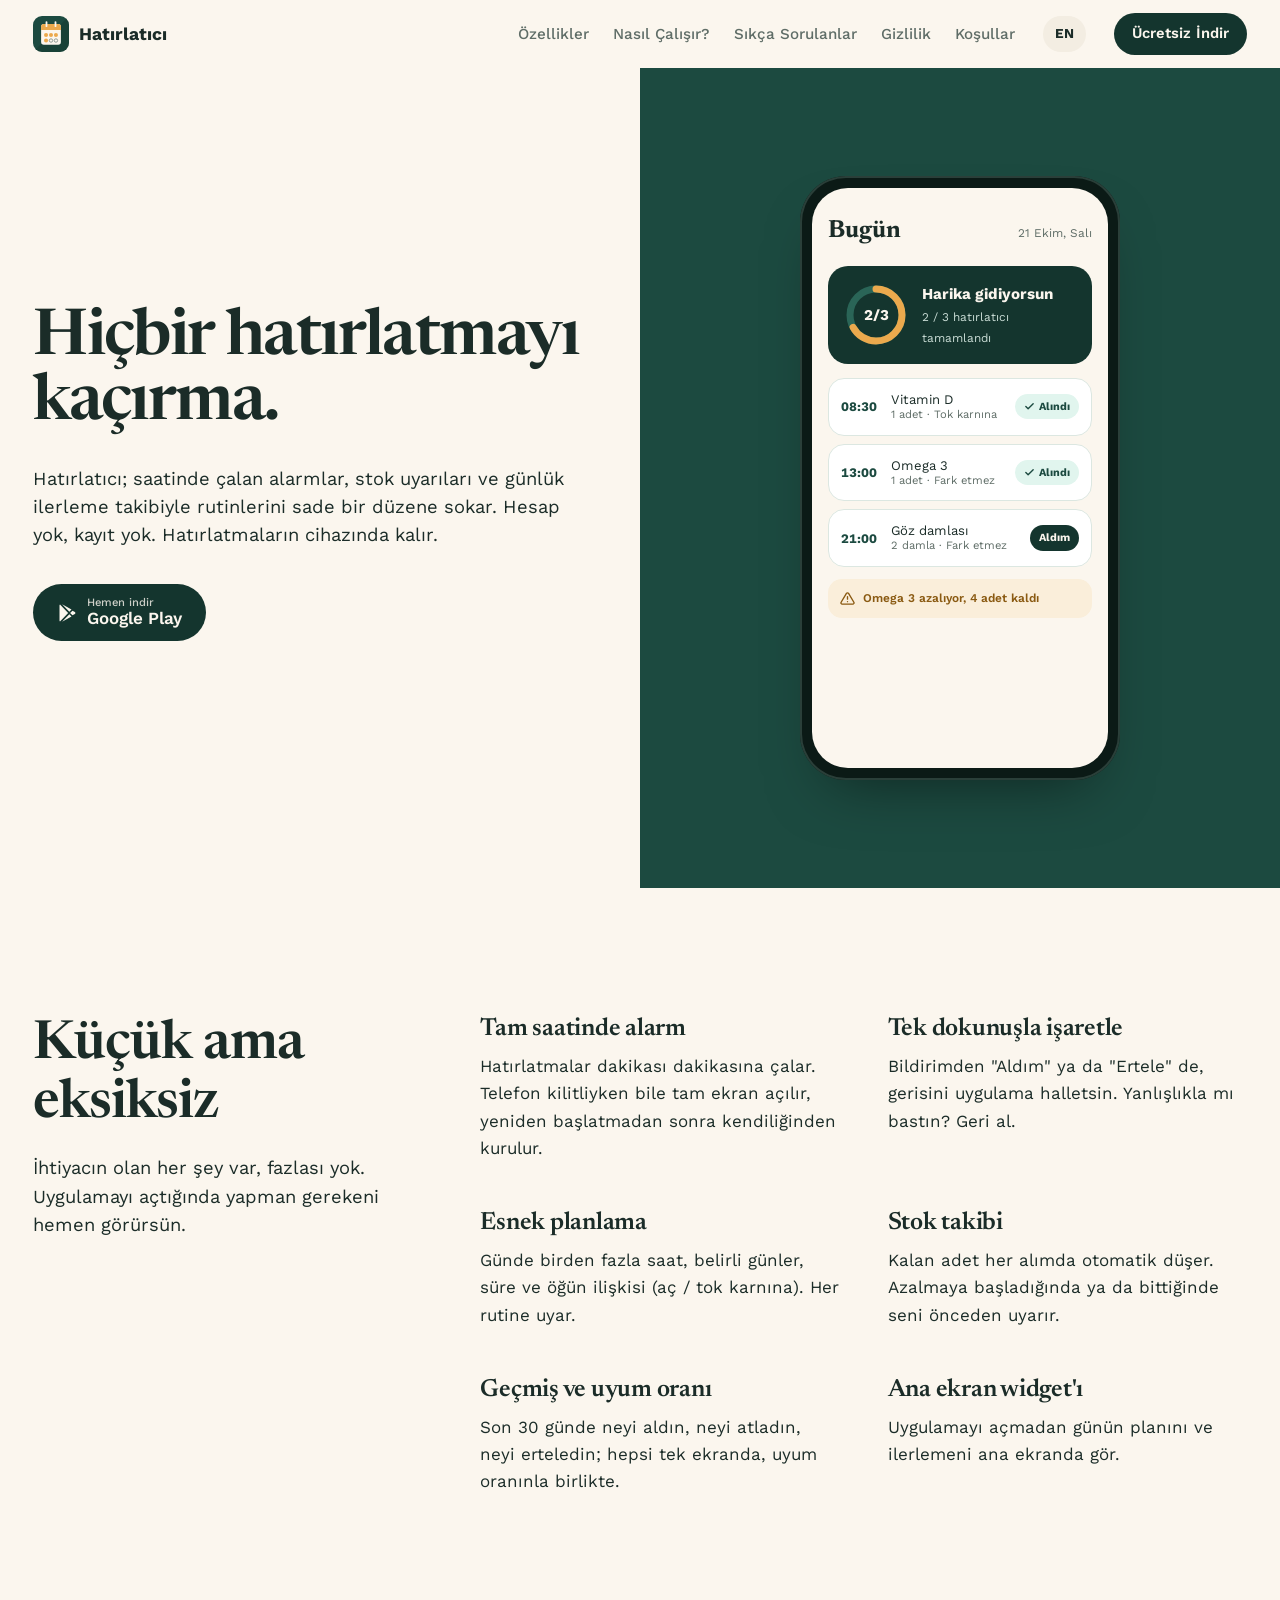
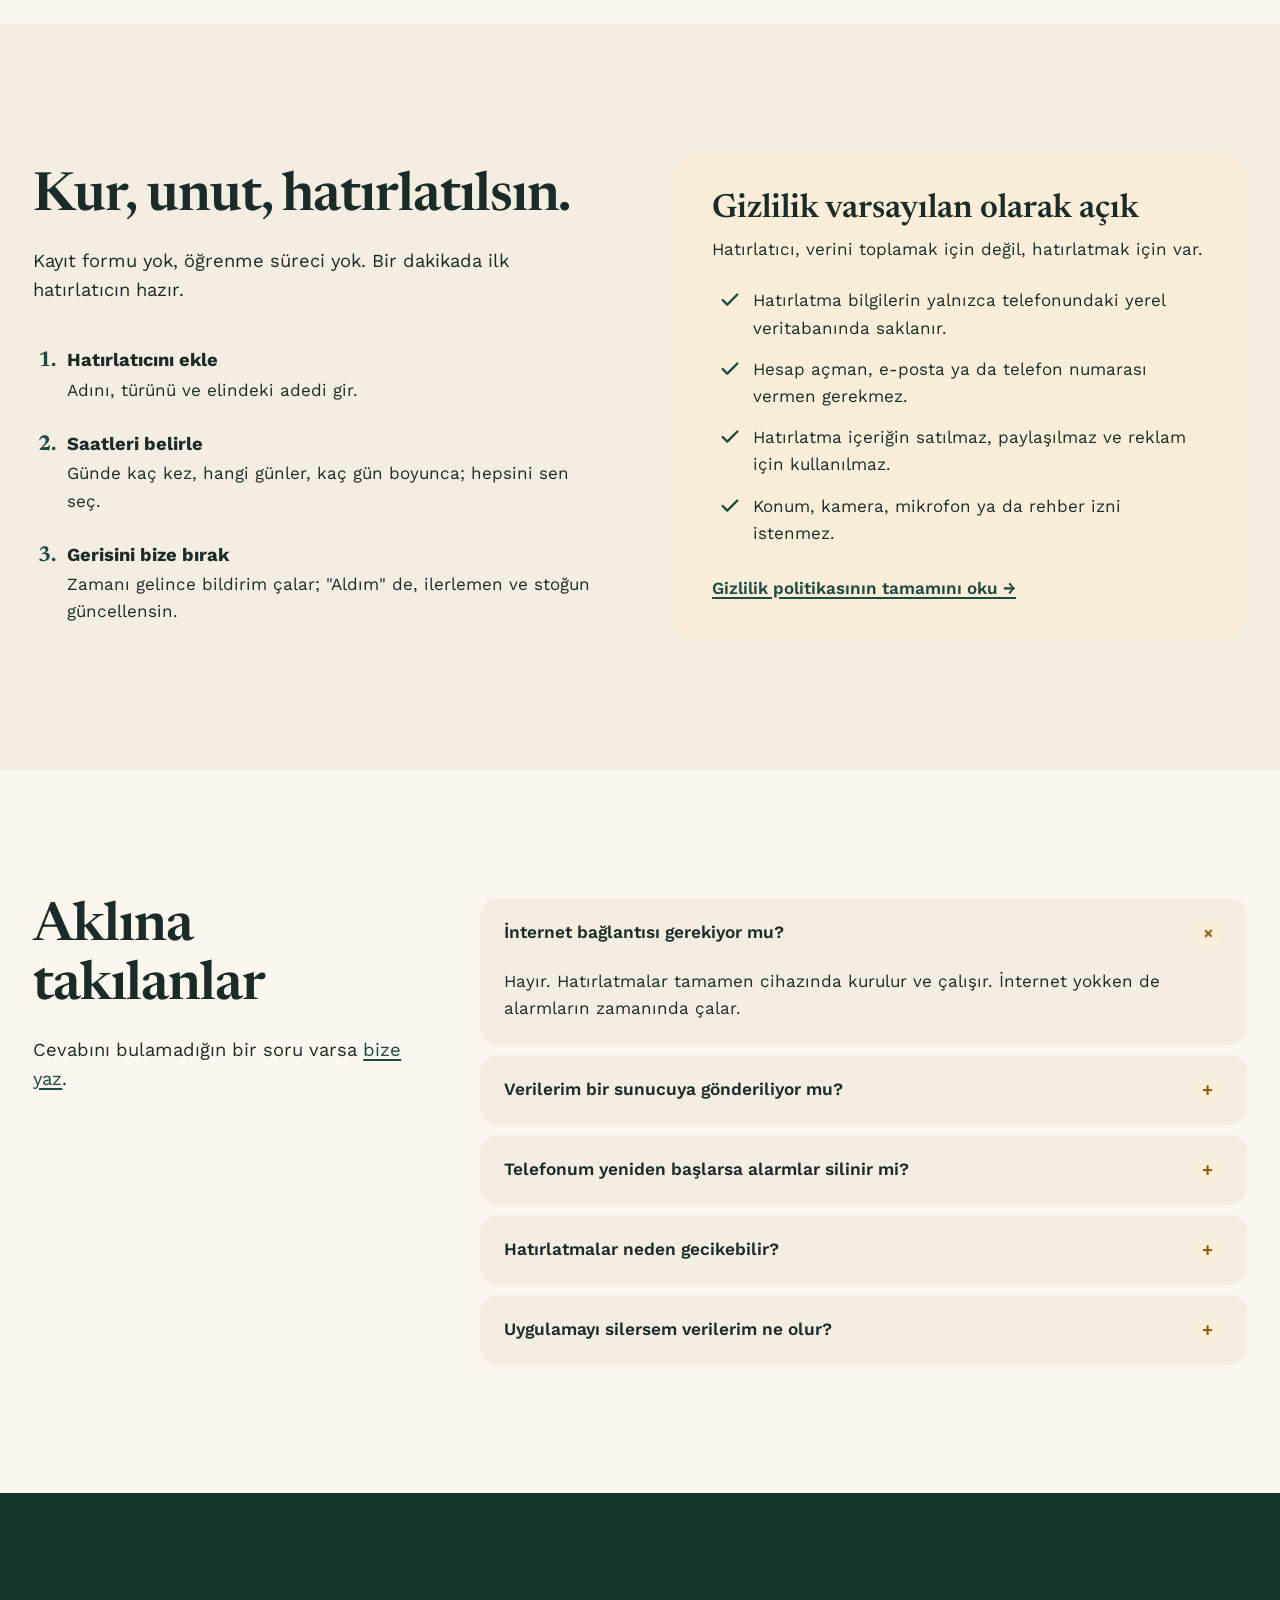
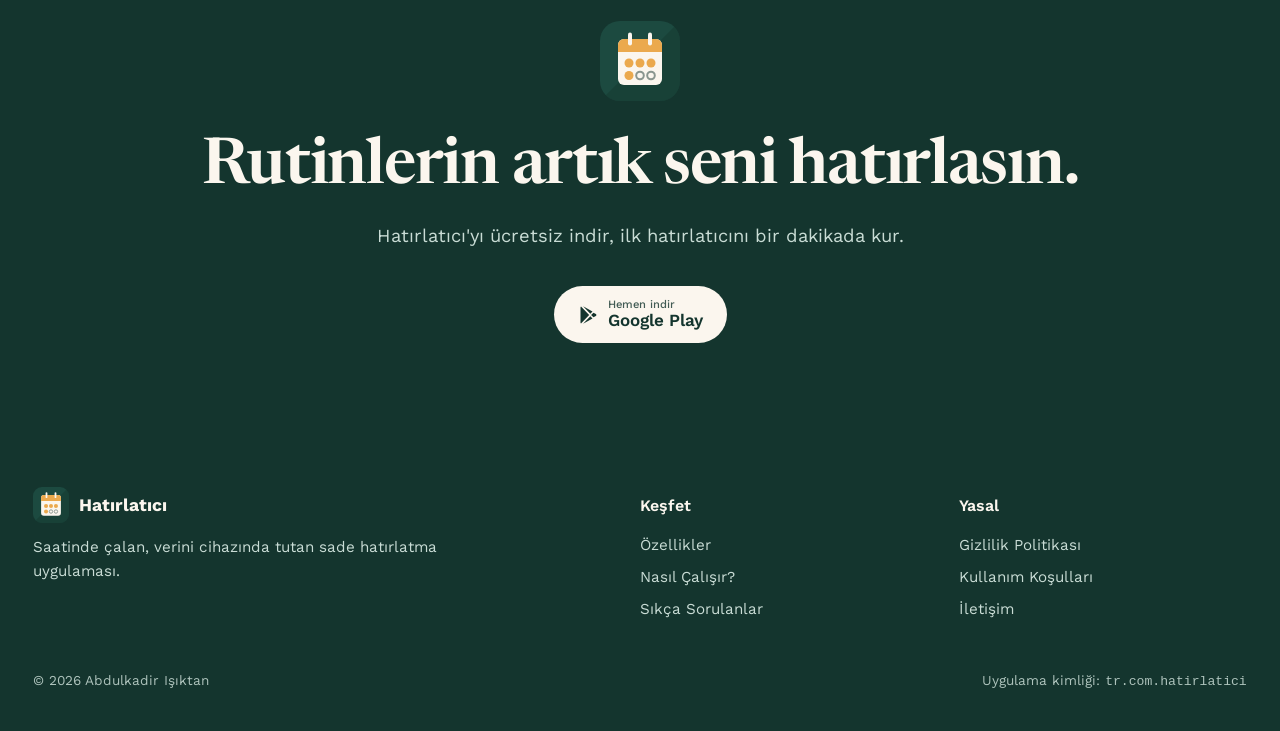
==== commit df3138b0: "Disclose AdMob ads and advertising ID in privacy policy and landing page" ====
--- a/index.html
+++ b/index.html
@@ -36,7 +36,7 @@
 <header class="hero">
   <div class="hero-copy" data-rise>
     <h1>Hiçbir hatırlatmayı kaçırma.</h1>
-    <p class="lead">Hatırlatıcı; saatinde çalan alarmlar, stok uyarıları ve günlük ilerleme takibiyle rutinlerini sade bir düzene sokar. Hesap yok, reklam yok. Verilerin cihazında kalır.</p>
+    <p class="lead">Hatırlatıcı; saatinde çalan alarmlar, stok uyarıları ve günlük ilerleme takibiyle rutinlerini sade bir düzene sokar. Hesap yok, kayıt yok. Hatırlatmaların cihazında kalır.</p>
     <a class="btn" href="https://play.google.com/store/apps/details?id=tr.com.hatirlatici" target="_blank" rel="noopener">
       <svg viewBox="0 0 24 24" fill="currentColor" aria-hidden="true"><path d="M3.6 1.8a1.5 1.5 0 0 0-.6 1.2v18c0 .5.2.9.6 1.2L13.4 12 3.6 1.8Zm11.2 11.6 2.6 2.7-11.3 6.4 8.7-9.1Zm3.8-4.1 2.8 1.6c.9.5.9 1.8 0 2.3l-2.8 1.6-2.9-2.8 2.9-2.7ZM6.1 1.5l11.3 6.4-2.6 2.7-8.7-9.1Z"/></svg>
       <span><small>Hemen indir</small>Google Play</span>
@@ -115,7 +115,7 @@
       <ul class="checks">
         <li>Hatırlatma bilgilerin yalnızca telefonundaki yerel veritabanında saklanır.</li>
         <li>Hesap açman, e-posta ya da telefon numarası vermen gerekmez.</li>
-        <li>Uygulamada reklam ağı yoktur; verin satılmaz, paylaşılmaz.</li>
+        <li>Hatırlatma içeriğin satılmaz, paylaşılmaz ve reklam için kullanılmaz.</li>
         <li>Konum, kamera, mikrofon ya da rehber izni istenmez.</li>
       </ul>
       <p class="more"><a href="gizlilik-politikasi.html">Gizlilik politikasının tamamını oku →</a></p>
@@ -136,7 +136,7 @@
       </details>
       <details>
         <summary>Verilerim bir sunucuya gönderiliyor mu?</summary>
-        <p>Hatırlatma bilgilerin hiçbir sunucuya gönderilmez. Uygulamayı iyileştirmek için yalnızca anonim ve toplu kullanım istatistikleri (Firebase Analytics) toplanır; bunlar hatırlatmalarının içeriğini kapsamaz.</p>
+        <p>Hatırlatma bilgilerin hiçbir sunucuya gönderilmez. Uygulamayı iyileştirmek için anonim ve toplu kullanım istatistikleri (Firebase Analytics) toplanır. Uygulama ücretsiz kalabilsin diye Google AdMob reklamları gösterilir; Google reklam sunumu için reklam kimliği gibi cihaz verilerini işleyebilir. Bunların hiçbiri hatırlatmalarının içeriğini kapsamaz.</p>
       </details>
       <details>
         <summary>Telefonum yeniden başlarsa alarmlar silinir mi?</summary>
